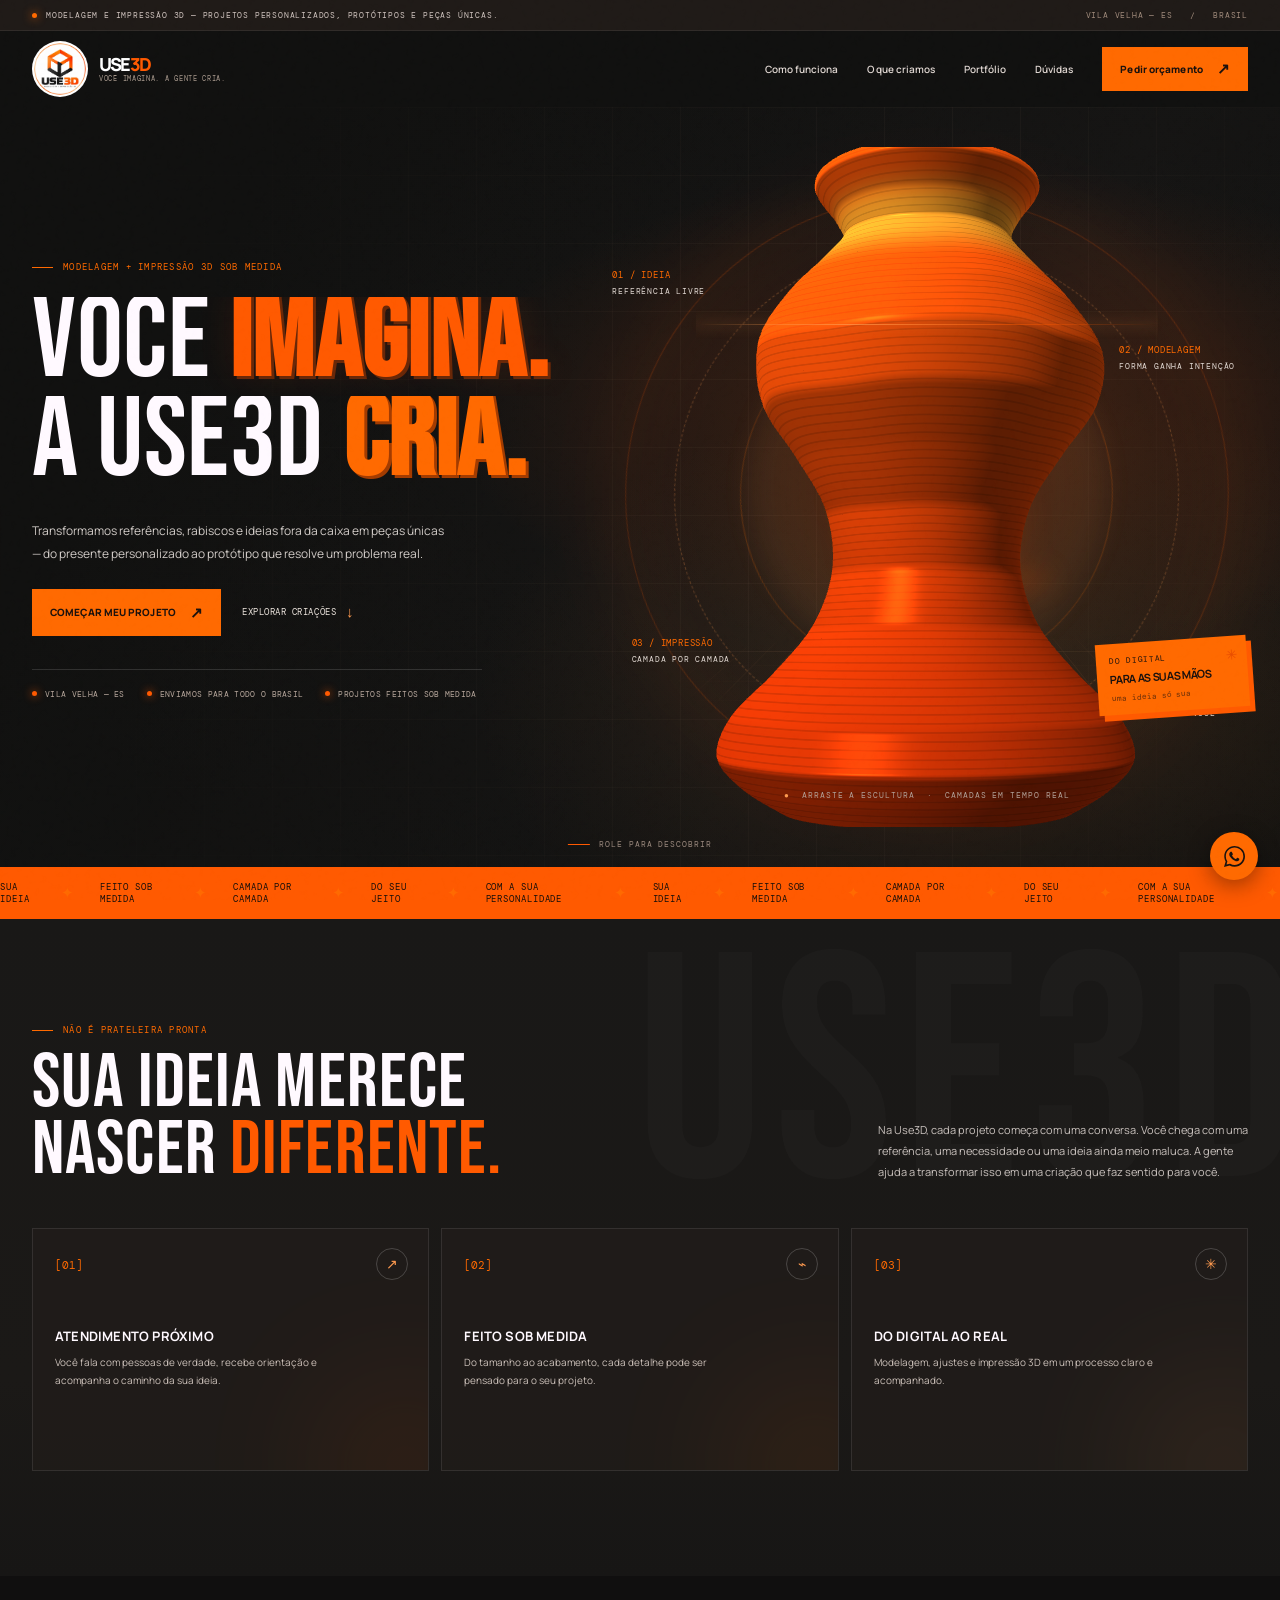
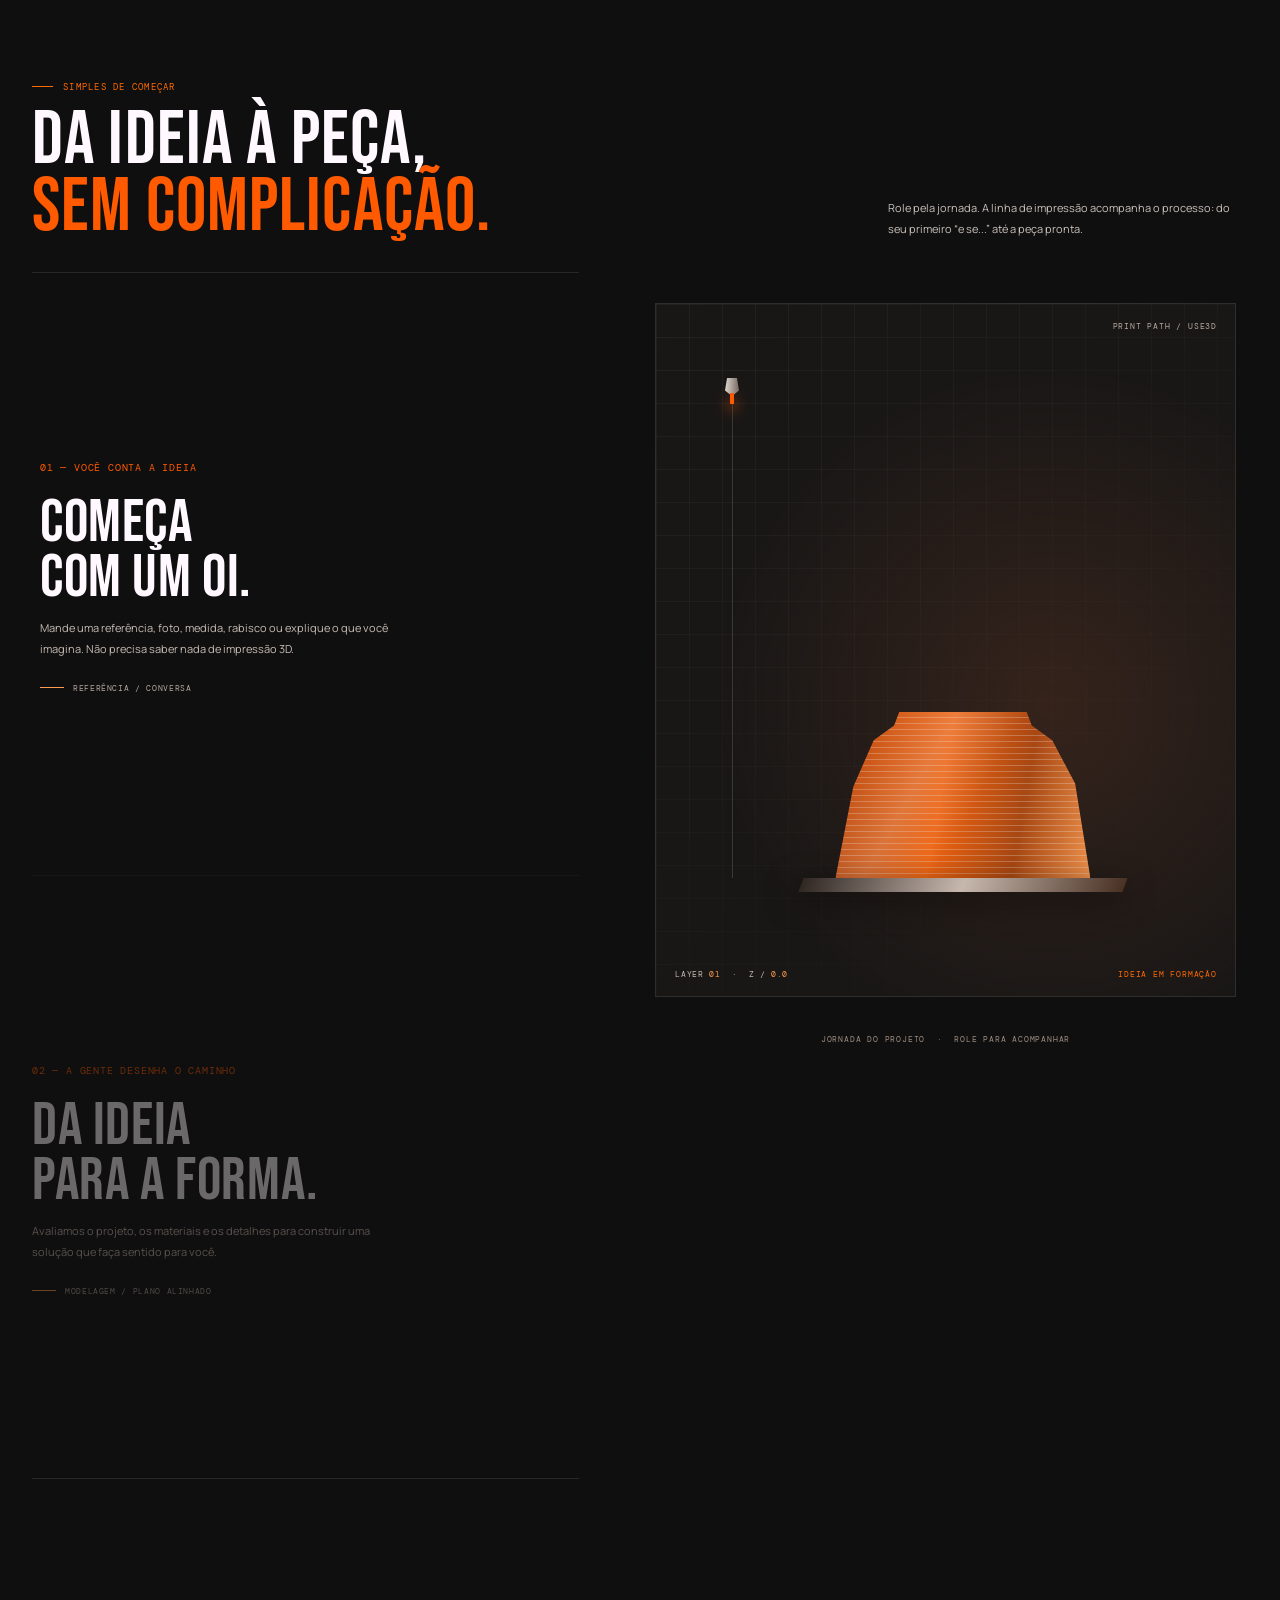
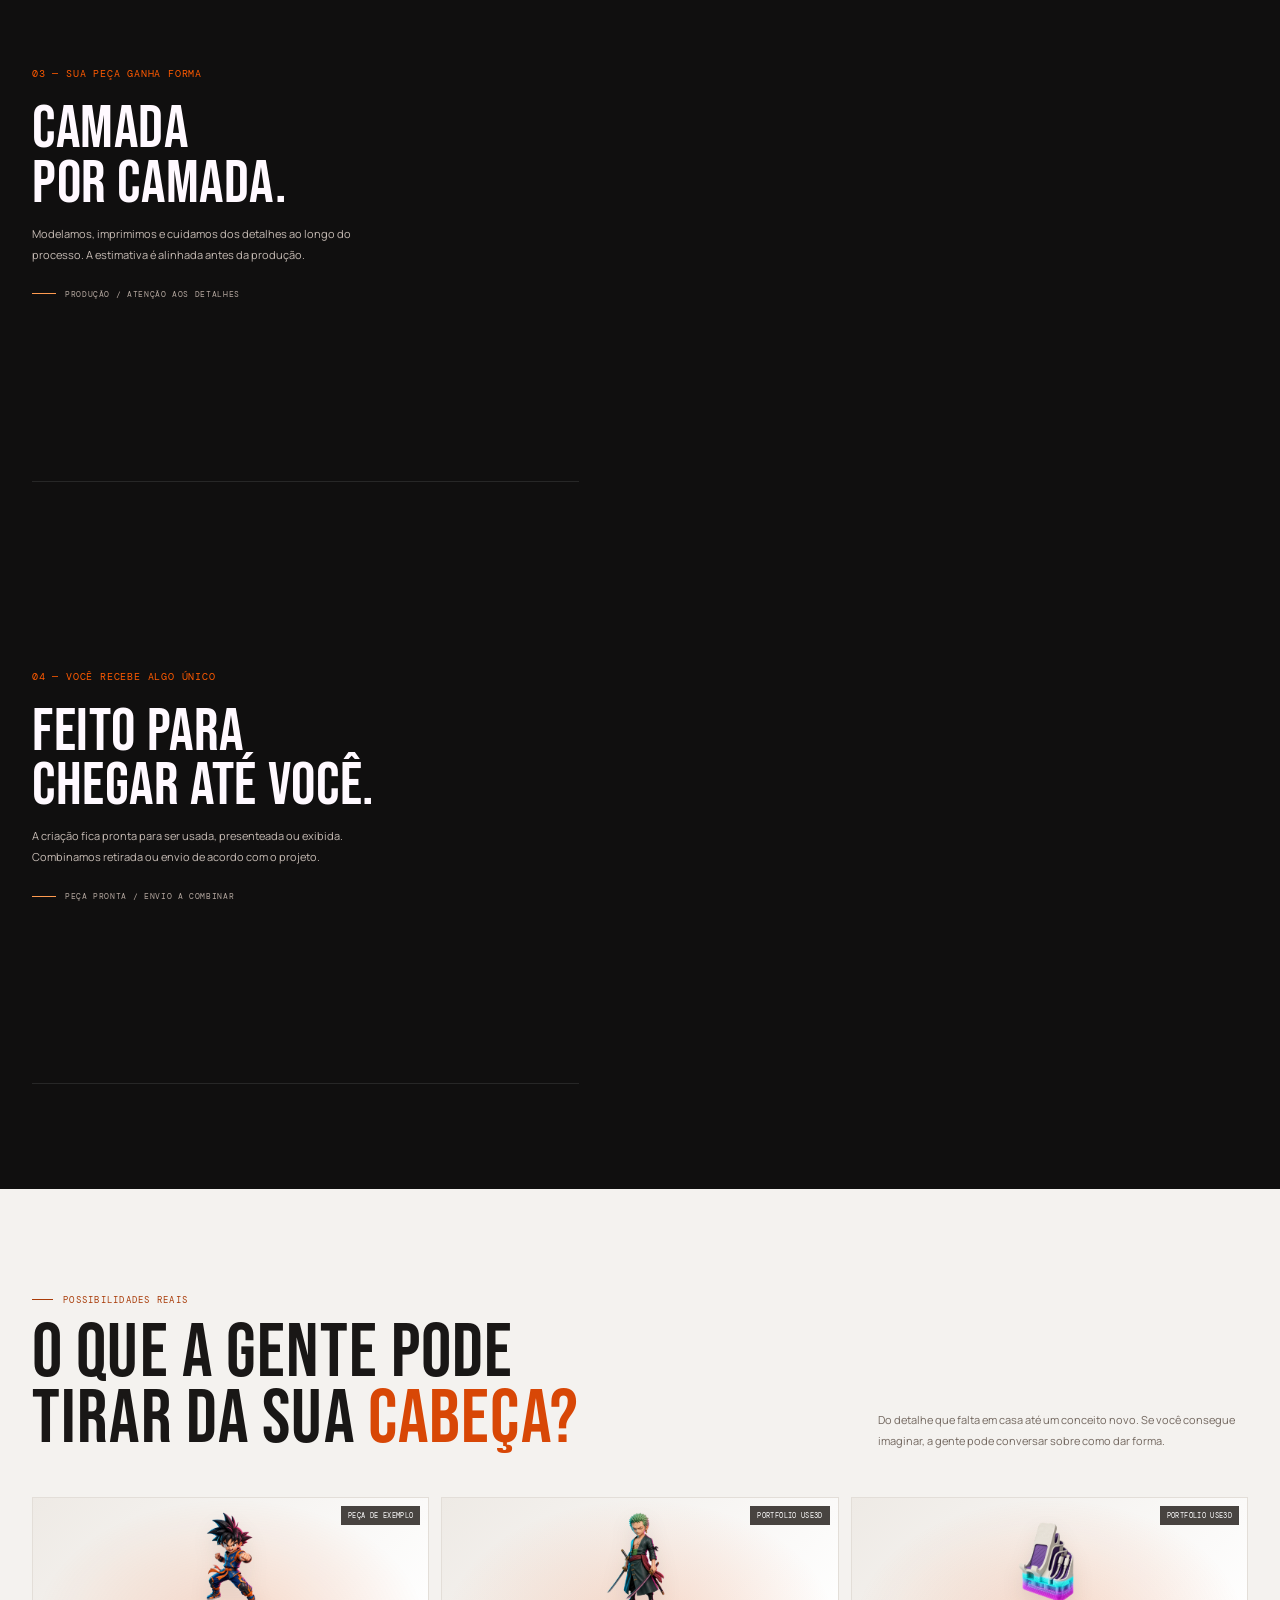
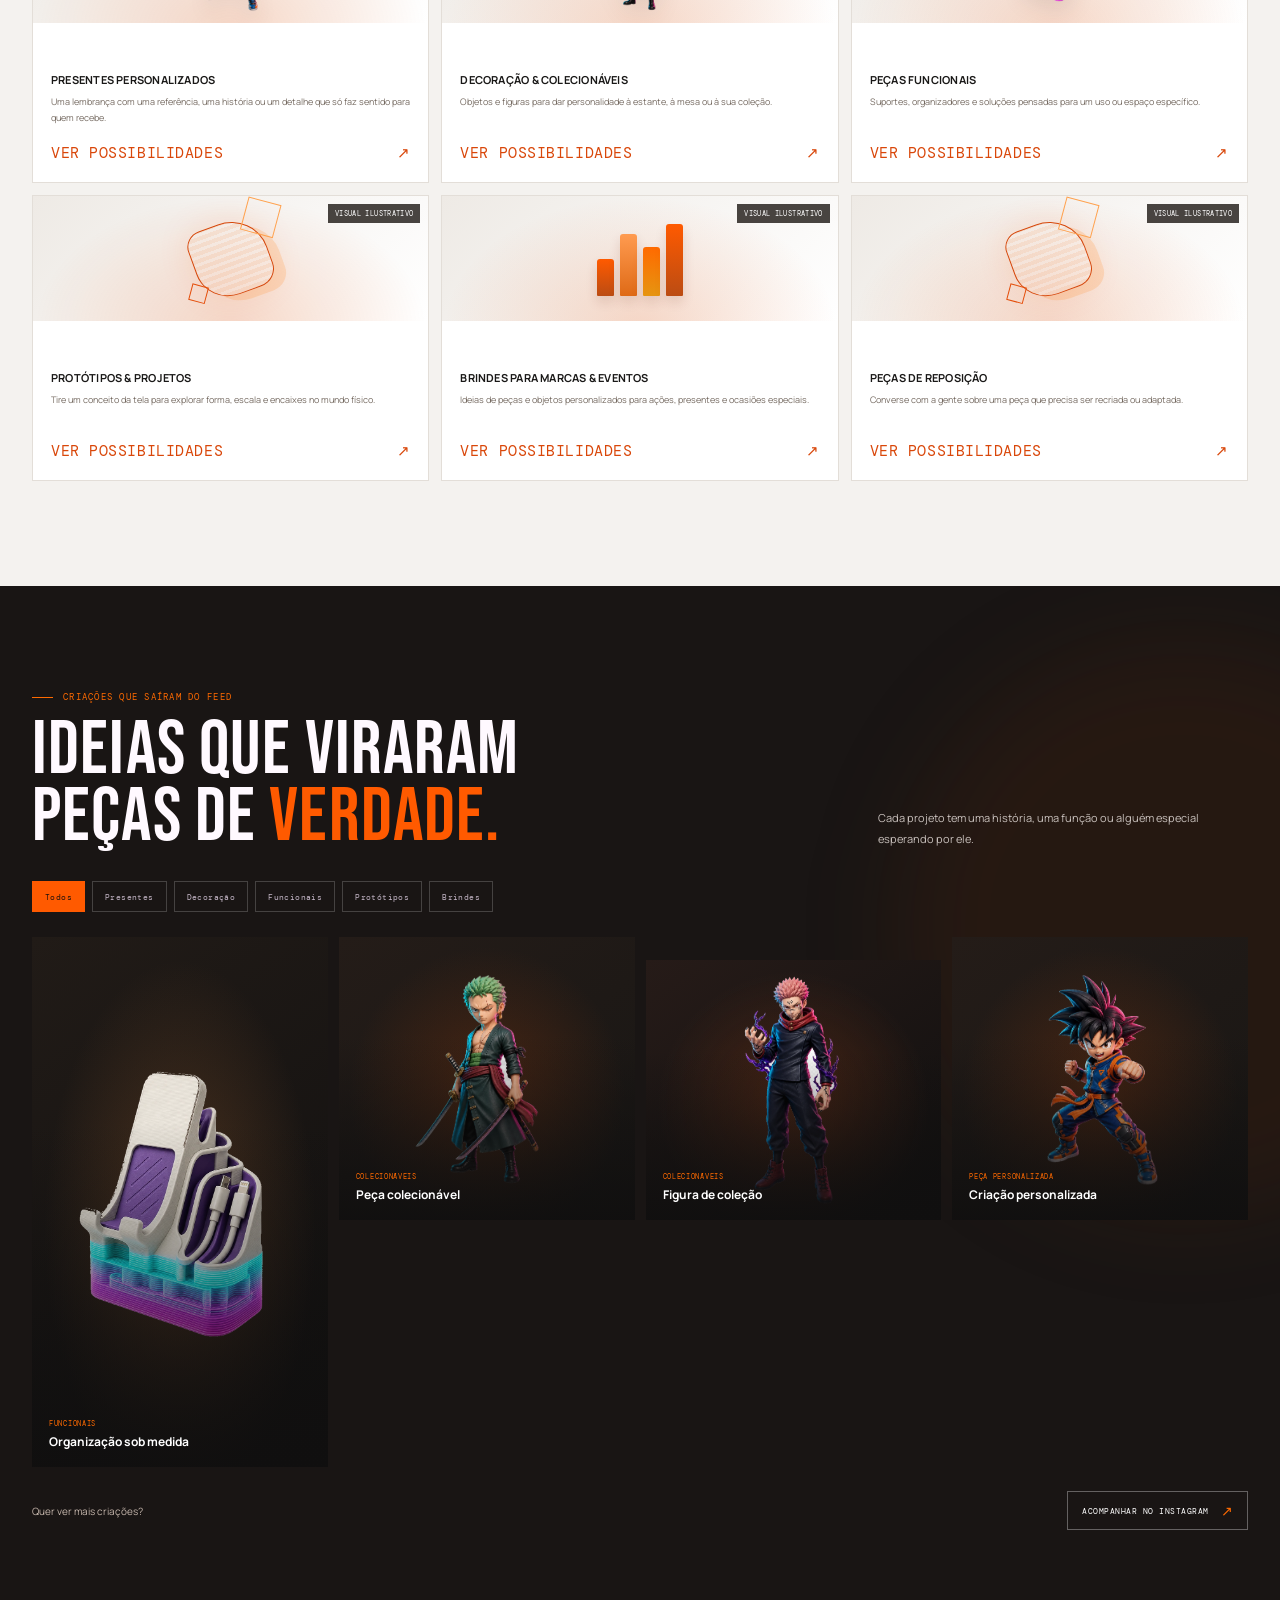
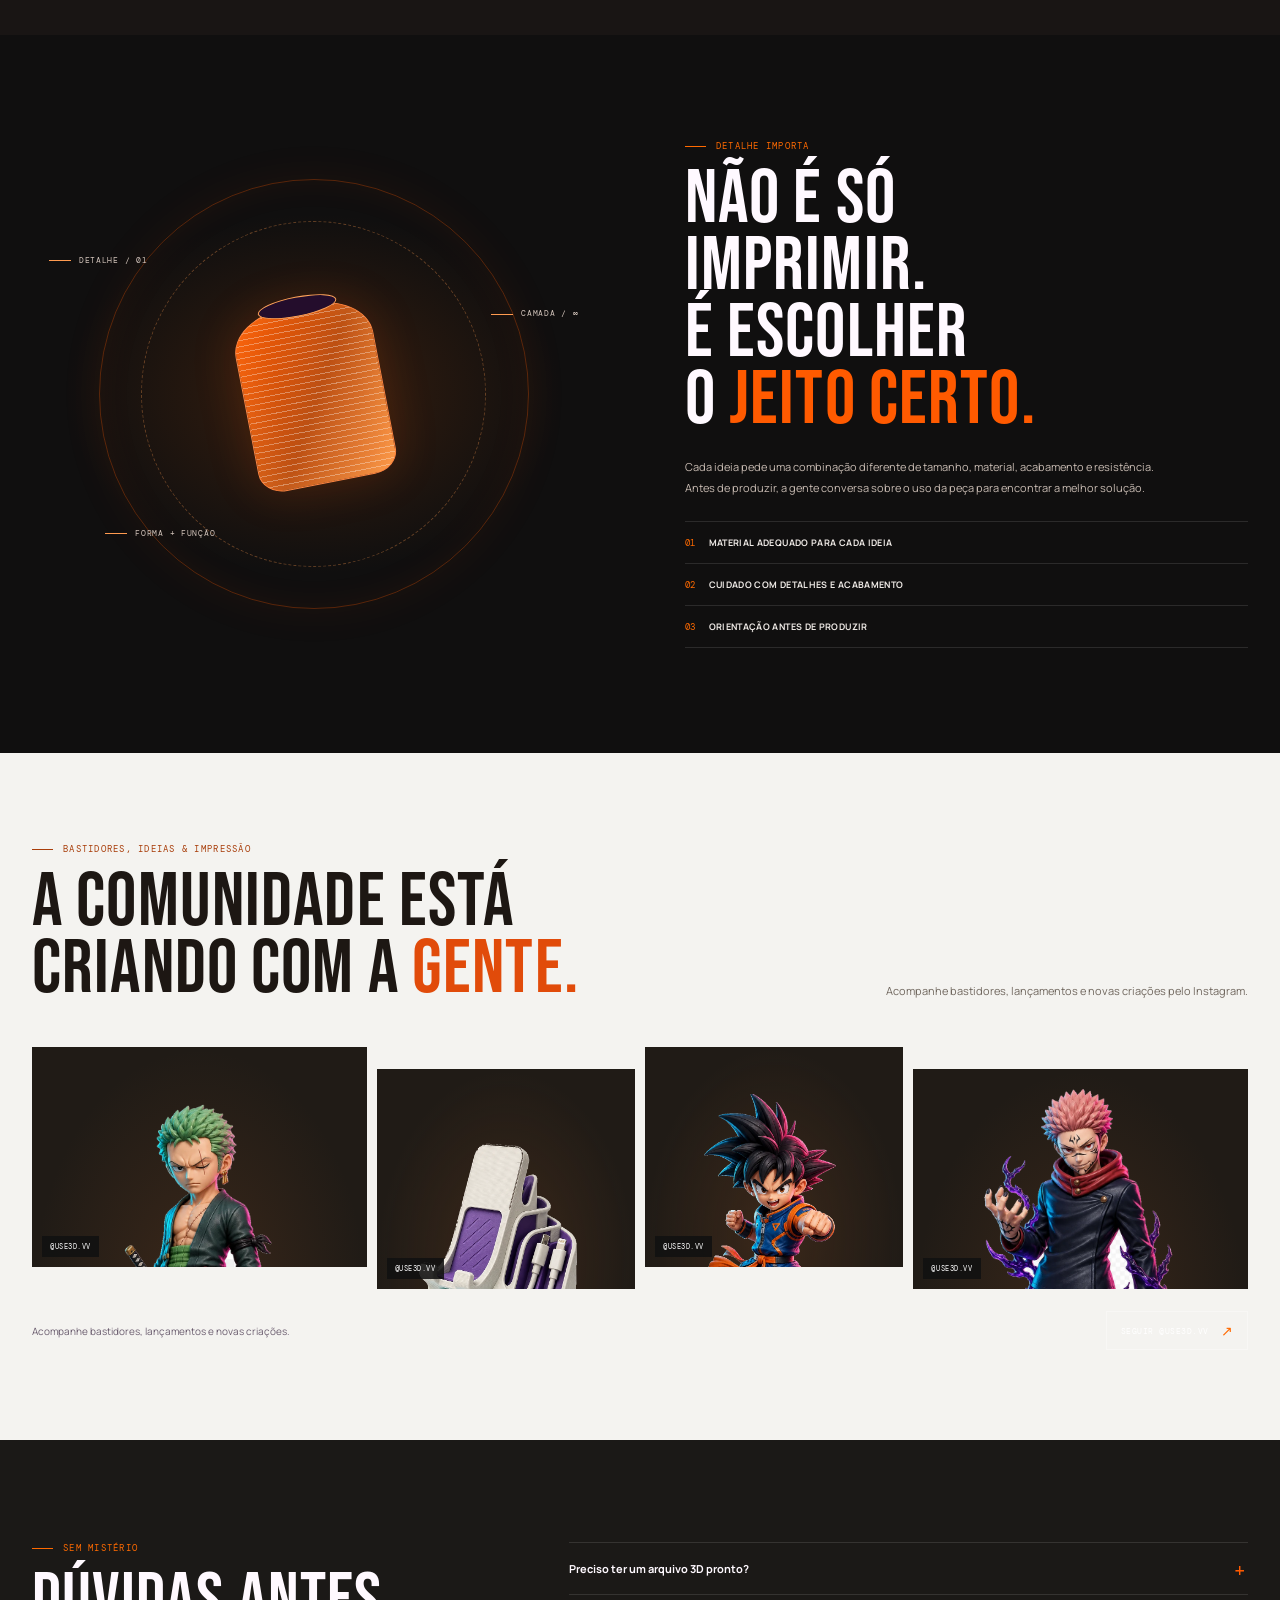
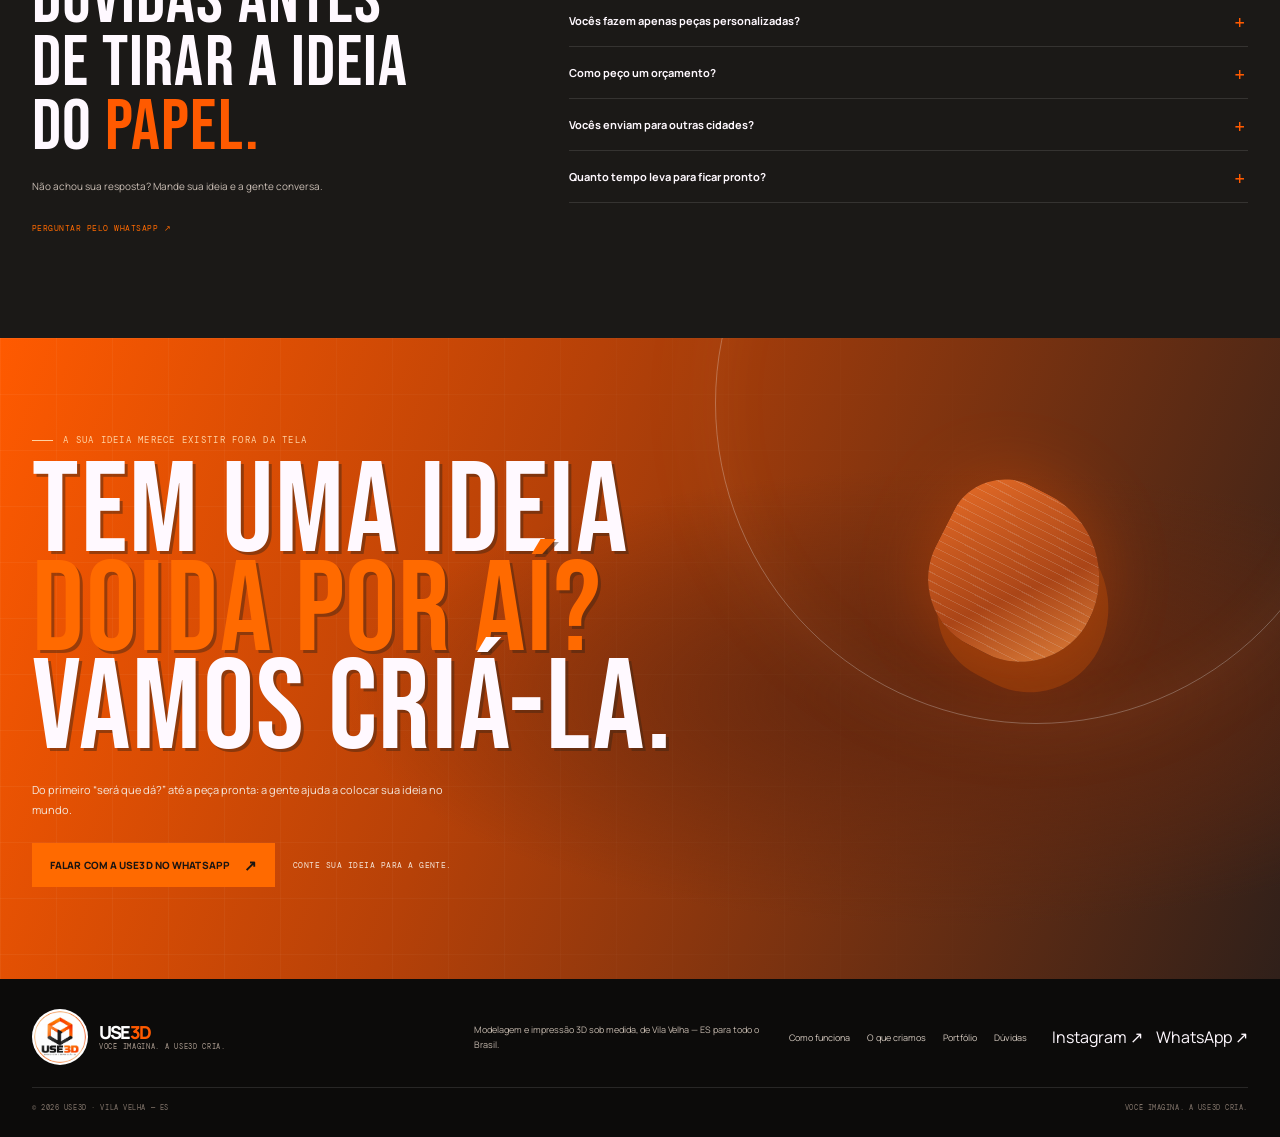
==== docs/index.html @ 99f24b84 "Corrige publicação do site no GitHub Pages Co-authored-by: arena-agent <297053741+arena-agent@users." ====
<!doctype html>
<html lang="pt-BR">
<head>
<meta charset="utf-8"><meta name="viewport" content="width=device-width, initial-scale=1"><meta name="theme-color" content="#111110"><meta name="description" content="Você imagina. A Use3D cria. Modelagem e impressão 3D sob medida em Vila Velha, ES, com envio para todo o Brasil."><title>Use3D — Você imagina. A Use3D cria.</title><link rel="icon" href="assets/use3d-icon.jpg">
<style>
@font-face{font-family:Manrope;src:url('assets/manrope-regular.ttf');font-weight:400;font-display:swap}@font-face{font-family:Manrope;src:url('assets/manrope-medium.ttf');font-weight:500;font-display:swap}@font-face{font-family:Manrope;src:url('assets/manrope-semibold.ttf');font-weight:600;font-display:swap}@font-face{font-family:Manrope;src:url('assets/manrope-bold.ttf');font-weight:700;font-display:swap}@font-face{font-family:Manrope;src:url('assets/manrope-extrabold.ttf');font-weight:800;font-display:swap}@font-face{font-family:DMMono;src:url('assets/dm-mono.ttf');font-display:swap}@font-face{font-family:Bebas;src:url('assets/bebas-neue.ttf');font-display:swap}
:root{--bg:#111110;--bg2:#1a1917;--bg3:#252320;--pink:#ff5a00;--magenta:#e84d00;--yellow:#ff6a00;--cyan:#ff9b50;--purple:#a44a16;--white:#fff9ff;--soft:#d1cbc7;--muted:#8d7e91;--line:#ffffff1d;--mono:DMMono,monospace;--sans:Manrope,Arial,sans-serif;--display:Bebas,Impact,sans-serif;--max:1260px;--ease:cubic-bezier(.2,.72,.18,1)}*{box-sizing:border-box}html{scroll-behavior:smooth;scroll-padding-top:88px}body{margin:0;background:var(--bg);color:var(--white);font-family:var(--sans);-webkit-font-smoothing:antialiased;overflow-x:hidden}body.locked{overflow:hidden}a{color:inherit;text-decoration:none}button{font:inherit;color:inherit}.wrap{width:min(var(--max),calc(100% - 64px));margin-inline:auto}.mono{font-family:var(--mono)}.noise{pointer-events:none;position:fixed;inset:0;z-index:60;opacity:.025;background-image:url("data:image/svg+xml,%3Csvg viewBox='0 0 180 180' xmlns='http://www.w3.org/2000/svg'%3E%3Cfilter id='n'%3E%3CfeTurbulence type='fractalNoise' baseFrequency='.8' numOctaves='3' stitchTiles='stitch'/%3E%3C/filter%3E%3Crect width='100%25' height='100%25' filter='url(%23n)' opacity='.3'/%3E%3C/svg%3E")}.reading-progress{position:fixed;z-index:100;top:0;left:0;width:100%;height:2px;pointer-events:none}.reading-progress span{display:block;width:0;height:100%;background:linear-gradient(90deg,var(--pink),var(--yellow),var(--cyan));box-shadow:0 0 12px #ff5a0099}.eyebrow{display:flex;align-items:center;gap:10px;color:var(--yellow);font:9px var(--mono);letter-spacing:.14em;text-transform:uppercase}.eyebrow:before{content:'';height:1px;width:21px;background:currentColor}.text-pink{color:var(--pink)}.focus:focus-visible,a:focus-visible,button:focus-visible,summary:focus-visible{outline:2px solid var(--yellow);outline-offset:4px}.skip-link{position:fixed;z-index:120;left:12px;top:8px;padding:11px 14px;background:var(--yellow);color:#111110;font-size:12px;font-weight:800;transform:translateY(-160%);transition:transform .2s}.skip-link:focus{transform:translateY(0)}
.announcement{height:31px;background:#201b18;border-bottom:1px solid #ffffff13;color:#d0c4bf;font:8px var(--mono);letter-spacing:.1em;text-transform:uppercase}.announcement .wrap{height:100%;display:flex;align-items:center;justify-content:space-between}.announce-left{display:flex;align-items:center;gap:9px}.announce-dot{width:5px;height:5px;border-radius:50%;background:var(--yellow);box-shadow:0 0 10px var(--yellow)}.announcement .place{color:#a08b7c}
.header{height:76px;position:sticky;top:0;z-index:40;border-bottom:1px solid transparent;transition:height .32s var(--ease),background .32s,border-color .32s,backdrop-filter .32s}.header.scrolled{height:65px;background:#111110ed;border-color:#ffffff18;backdrop-filter:blur(16px)}.header .wrap{height:100%;display:flex;align-items:center;justify-content:space-between}.brand{display:flex;align-items:center;gap:11px}.brand-img{display:block;width:56px;height:56px;object-fit:cover;border-radius:50%;background:white;border:2px solid #ffffffaa}.brand-lockup{display:flex;flex-direction:column;gap:1px}.brand-word{font-size:18px;font-weight:800;letter-spacing:-.08em;line-height:1;color:white}.brand-word span{color:var(--pink)}.brand-tag{color:#a8998d;font:7px var(--mono);letter-spacing:.1em;text-transform:uppercase}.nav{display:flex;align-items:center;gap:29px;font-size:10px;font-weight:600;color:#e0d7d2}.nav>a:not(.nav-cta){position:relative;transition:color .2s}.nav>a:not(.nav-cta):hover{color:var(--yellow)}.nav>a:not(.nav-cta):after{content:'';position:absolute;left:0;bottom:-7px;height:1px;width:0;background:var(--pink);transition:width .3s var(--ease)}.nav>a:not(.nav-cta):hover:after{width:100%}.nav-cta,.button{height:44px;padding:0 18px;display:inline-flex;align-items:center;justify-content:center;gap:14px;background:var(--yellow);color:#1c120e;font-size:10px;font-weight:800;letter-spacing:.01em;border:0;transition:transform .28s var(--ease),box-shadow .28s,background .25s}.nav-cta:hover,.button:hover{transform:translateY(-2px);background:#ffb879;box-shadow:0 9px 25px #ff6a002e}.button:active,.nav-cta:active{transform:translateY(0) scale(.985)}.arrow{font-size:15px;transition:transform .24s}.button:hover .arrow,.nav-cta:hover .arrow{transform:translate(3px,-2px)}.menu-button{display:none;background:none;border:1px solid var(--line);padding:8px 10px;font-size:18px}
.hero{position:relative;overflow:hidden;min-height:min(760px,calc(100svh - 107px));isolation:isolate;background:radial-gradient(ellipse at 76% 40%,#9d3d1052,transparent 38%),radial-gradient(ellipse at 78% 78%,#81502650,transparent 37%),linear-gradient(120deg,#111110 18%,#171615 68%,#10100f)}.hero:before{content:'';position:absolute;inset:0;z-index:-2;background-image:linear-gradient(#ffd5b00b 1px,transparent 1px),linear-gradient(90deg,#ffd5b00b 1px,transparent 1px);background-size:68px 68px;mask-image:linear-gradient(100deg,transparent 2%,#000 70%,transparent)}.hero:after{content:'';position:absolute;z-index:-1;inset:0;background:radial-gradient(ellipse at 72% 44%,transparent 0,transparent 34%,#11111080 83%);pointer-events:none}.hero .wrap{min-height:inherit;position:relative;display:grid;grid-template-columns:.93fr 1.07fr;align-items:center;gap:16px}.hero-copy{padding:64px 0 78px;position:relative;z-index:3}.hero-copy .eyebrow{margin-bottom:24px;opacity:0;animation:fade-up .7s .08s var(--ease) forwards}.hero h1{font:400 clamp(68px,9vw,115px)/.78 var(--display);letter-spacing:.005em;margin:0 0 25px}.hero h1 .line{display:block;overflow:hidden;padding-bottom:.08em}.hero h1 .line span{display:block;transform:translateY(120%);animation:headline-in .84s var(--ease) forwards}.hero h1 .line:nth-child(2) span{animation-delay:.12s}.hero h1 .pink{color:var(--pink);text-shadow:3px 3px 0 #6a2808,0 0 35px #ff5a0022}.hero h1 .yellow{color:var(--yellow);text-shadow:3px 3px 0 #a33c00}.hero-copy>p{font-size:12px;line-height:1.9;color:#d1cbc7;max-width:420px;margin:0 0 23px;opacity:0;animation:fade-up .7s .4s var(--ease) forwards}.hero-actions{display:flex;align-items:center;gap:21px;opacity:0;animation:fade-up .7s .52s var(--ease) forwards}.hero .button{min-height:47px}.secondary-link{display:inline-flex;align-items:center;gap:9px;color:#ece4dd;font:9px var(--mono);letter-spacing:.06em}.secondary-link b{font-size:15px;color:var(--cyan);font-weight:400;transition:transform .25s}.secondary-link:hover b{transform:translateY(4px)}.hero-trust{display:flex;flex-wrap:wrap;gap:15px 22px;max-width:450px;padding-top:19px;margin-top:33px;border-top:1px solid #ffffff22;color:#b7a79c;font:8px var(--mono);letter-spacing:.04em;text-transform:uppercase;opacity:0;animation:fade-up .7s .64s var(--ease) forwards}.hero-trust span{display:flex;align-items:center;gap:8px}.hero-trust i{width:5px;height:5px;border-radius:50%;background:var(--pink);box-shadow:0 0 9px var(--pink)}
.hero-stage{position:relative;height:min(680px,80svh);min-height:500px;display:grid;place-items:center;perspective:1000px;isolation:isolate}.stage-rings{position:absolute;inset:7% 3% 5%;border:1px solid #ff5a0038;border-radius:50%;transform:rotate(-15deg) scale(.82);opacity:0;animation:ring-entry 1.1s .18s var(--ease) forwards;box-shadow:0 0 90px #e84d0014,inset 0 0 80px #e84d0012}.stage-rings:before,.stage-rings:after{content:'';position:absolute;inset:8%;border:1px dashed #ff9b504a;border-radius:50%;animation:orbit 45s linear infinite}.stage-rings:after{inset:19%;border:1px solid #ff6a0035;animation-direction:reverse;animation-duration:36s}.stage-glow{position:absolute;width:58%;aspect-ratio:1;border-radius:50%;background:radial-gradient(circle,#e84d0050 0,#9b491a33 38%,#ff9b5015 62%,transparent 75%);filter:blur(10px);animation:breathe 5s ease-in-out infinite}.stage-floor{position:absolute;left:10%;right:8%;bottom:11%;height:25%;transform:perspective(430px) rotateX(67deg);background-image:linear-gradient(#ff9b5025 1px,transparent 1px),linear-gradient(90deg,#ff9b5025 1px,transparent 1px);background-size:27px 27px;mask-image:radial-gradient(ellipse,#000,transparent 69%)}.hero-fallback{position:absolute;z-index:1;left:50%;top:48%;transform:translate(-50%,-50%) rotate(-10deg);width:133px;height:215px;border-radius:42% 42% 20% 20% / 24% 24% 12% 12%;background:repeating-linear-gradient(0deg,transparent 0 5px,#ffffff57 5px 6px),linear-gradient(125deg,var(--pink),#bc4a12 56%,var(--cyan));box-shadow:inset 12px 0 22px #ffc8df40,inset -13px 0 25px #42fbff36,0 0 48px #ff5a0050;animation:object-float 5s ease-in-out infinite}.hero-fallback:before{content:'';position:absolute;left:28px;right:28px;top:-10px;height:18px;border:1px solid #ffc28e;border-radius:50%;background:#2a1a12}.hero-fallback i{position:absolute;left:50%;bottom:-30px;width:210px;height:27px;border-radius:50%;transform:translateX(-50%);background:#ff5a0035;filter:blur(13px)}#heroModel{width:100%;height:100%;position:relative;z-index:2;touch-action:none;cursor:grab}#heroModel:active{cursor:grabbing}.stage-scan{position:absolute;z-index:3;pointer-events:none;left:14%;right:14%;height:1px;top:26%;background:linear-gradient(90deg,transparent,var(--cyan),#ff5a00bb,transparent);box-shadow:0 0 12px #ff9b5070;animation:scan 5.5s ease-in-out infinite;opacity:.7}.stage-scan:after{content:'';position:absolute;left:0;right:0;top:-16px;height:32px;background:linear-gradient(transparent,#ff9b5010,transparent)}.stage-label{position:absolute;z-index:4;font:8px var(--mono);letter-spacing:.1em;text-transform:uppercase;color:#e2d9d3}.stage-label b{display:block;font-size:9px;color:var(--yellow);font-weight:400;margin-bottom:5px}.label-idea{left:1%;top:18%}.label-model{right:2%;top:29%}.label-print{left:4%;bottom:24%}.label-real{right:5%;bottom:16%}.stage-caption{position:absolute;z-index:4;left:50%;bottom:4%;transform:translateX(-50%);white-space:nowrap;color:#b2a198;font:8px var(--mono);letter-spacing:.12em;text-transform:uppercase}.stage-caption i{color:var(--cyan);font-style:normal;margin-right:6px}.hero-sticker{position:absolute;z-index:5;right:0;bottom:17%;width:151px;padding:12px 13px;background:#ff6a00;color:#1a120f;transform:rotate(-4deg);box-shadow:5px 6px 0 #ff5a00}.hero-sticker small{display:block;font:8px var(--mono);letter-spacing:.09em;text-transform:uppercase}.hero-sticker strong{display:block;font-size:11px;letter-spacing:-.03em;margin-top:6px}.hero-sticker span{display:block;font:8px var(--mono);margin-top:6px;color:#6c310b}.hero-sticker em{position:absolute;right:9px;top:9px;font-style:normal;font-size:14px;color:var(--magenta)}.hero-scroll{position:absolute;bottom:18px;left:50%;transform:translateX(-50%);display:flex;gap:9px;align-items:center;color:#9a897e;font:8px var(--mono);letter-spacing:.12em}.hero-scroll i{width:22px;height:1px;background:var(--pink)}
.marquee{height:52px;background:var(--pink);color:#170f0b;display:flex;align-items:center;overflow:hidden}.marquee-track{width:max-content;display:flex;gap:25px;align-items:center;animation:marquee 33s linear infinite;font:9px var(--mono);letter-spacing:.1em;text-transform:uppercase}.marquee-track span{display:flex;align-items:center;gap:25px}.marquee-track b{font-size:15px;color:var(--yellow);font-weight:400}@keyframes marquee{to{transform:translateX(-50%)}}
.section{padding:105px 0}.section-head{display:flex;justify-content:space-between;align-items:flex-end;gap:30px;margin-bottom:43px}.section-title{font:400 clamp(42px,6.4vw,76px)/.88 var(--display);letter-spacing:.015em;margin:15px 0 0}.section-title em{font-style:normal;color:var(--pink)}.section-intro{max-width:370px;color:#c9c1bd;font-size:11px;line-height:1.9;margin:0 0 2px}.values{background:linear-gradient(180deg,#191817,#1b1917 70%,#171615);position:relative;overflow:hidden}.values:before{content:'USE3D';position:absolute;right:-2%;top:5%;font:clamp(150px,25vw,340px)/.8 var(--display);color:#ffffff04;letter-spacing:.03em;pointer-events:none}.values .section-title{max-width:730px}.values-grid{display:grid;grid-template-columns:repeat(3,1fr);gap:12px;position:relative}.value-card{min-height:243px;padding:23px 22px;background:#241e1a94;border:1px solid #ffffff18;position:relative;overflow:hidden;transition:transform .4s var(--ease),background .4s,border-color .4s}.value-card:before{content:'';position:absolute;width:150px;height:150px;border-radius:50%;right:-52px;bottom:-70px;background:var(--glow,#ff5a00);filter:blur(75px);opacity:.14;transition:opacity .4s}.value-card:hover{transform:translateY(-5px);background:#2b211b;border-color:#ff5a0072}.value-card:hover:before{opacity:.45}.value-number{font:11px var(--mono);color:var(--yellow)}.value-icon{position:absolute;right:20px;top:19px;width:32px;height:32px;border:1px solid #ffffff30;border-radius:50%;display:grid;place-items:center;font:14px var(--mono);color:var(--cyan)}.value-card h3{font-size:13px;margin:53px 0 8px;letter-spacing:.015em}.value-card p{font-size:10px;line-height:1.8;color:#cbc0b9;max-width:280px;margin:0}.value-bottom{height:2px;width:0;background:linear-gradient(90deg,var(--pink),var(--cyan));position:absolute;left:0;bottom:0;transition:width .5s var(--ease)}.value-card:hover .value-bottom{width:100%}
.process{background:#100f0f;position:relative;overflow:hidden}.process .section-head{margin-bottom:30px}.process .section-intro{max-width:360px}.process-story{display:grid;grid-template-columns:.95fr 1.05fr;gap:5vw;align-items:start;position:relative}.process-steps{position:relative;z-index:2}.process-step{min-height:67vh;display:flex;align-items:center;position:relative;border-top:1px solid #ffffff19;opacity:.38;transition:opacity .55s var(--ease)}.process-step:last-child{border-bottom:1px solid #ffffff19}.process-step.active{opacity:1}.process-step-inner{max-width:435px;padding:32px 0;transition:transform .6s var(--ease)}.process-step.active .process-step-inner{transform:translateX(8px)}.step-index{font:10px var(--mono);letter-spacing:.08em;color:var(--pink)}.process-step h3{font:400 clamp(36px,5.2vw,61px)/.89 var(--display);margin:20px 0 13px;letter-spacing:.01em}.process-step p{max-width:355px;font-size:11px;line-height:1.9;color:#c7bcb5;margin:0}.step-tail{margin-top:23px;display:flex;align-items:center;gap:9px;color:#b4a79f;font:8px var(--mono);letter-spacing:.08em;text-transform:uppercase}.step-tail i{width:24px;height:1px;background:var(--cyan)}.process-visual{position:sticky;top:86px;height:calc(100svh - 112px);min-height:480px;max-height:780px;display:flex;align-items:center;justify-content:center;isolation:isolate}.process-panel{position:absolute;inset:4% 2% 7%;border:1px solid #ffffff19;background:radial-gradient(ellipse at 68% 58%,#35231b,transparent 59%),#191716;overflow:hidden}.process-panel:before{content:'';position:absolute;inset:0;background-image:linear-gradient(#ffffff0b 1px,transparent 1px),linear-gradient(90deg,#ffffff0b 1px,transparent 1px);background-size:33px 33px;mask-image:linear-gradient(135deg,#000,transparent 90%)}.print-path{position:absolute;left:13%;top:13%;height:70%;width:1px;background:#ffffff25;z-index:2}.print-path-fill{position:absolute;left:0;top:0;width:1px;height:0;background:var(--yellow);box-shadow:0 0 9px #ff6a00;transition:height .08s linear}.print-nozzle{position:absolute;left:50%;top:0;width:24px;height:32px;transform:translate(-50%,-50%);z-index:4;transition:top .08s linear}.print-nozzle:before{content:'';position:absolute;top:0;left:5px;width:14px;height:17px;background:linear-gradient(90deg,#ded7d0,#766b64);clip-path:polygon(15% 0,85% 0,100% 75%,62% 100%,38% 100%,0 75%);border-radius:2px}.print-nozzle:after{content:'';position:absolute;top:15px;left:10px;height:11px;width:4px;background:var(--pink);box-shadow:0 6px 14px var(--pink)}.print-object{position:absolute;left:53%;bottom:17%;width:min(46%,255px);height:var(--piece-height,25%);transform:translateX(-50%);background:linear-gradient(100deg,#c44809,#ff6a12 42%,#b34c13 72%,#ff9b50);clip-path:polygon(25% 0,75% 0,77% 8%,85% 17%,94% 43%,100% 100%,0 100%,7% 45%,15% 17%,23% 8%);opacity:.92;transition:height .15s linear;filter:drop-shadow(0 0 20px #e84d0040)}.print-object:before{content:'';position:absolute;inset:0;background:repeating-linear-gradient(to bottom,transparent 0 5px,#ffffff70 5px 6px);opacity:.6}.print-object:after{content:'';position:absolute;inset:0;background:linear-gradient(120deg,transparent 10%,#ffffff31 35%,transparent 55%)}.print-base{position:absolute;left:53%;bottom:15%;width:56%;height:14px;transform:translateX(-50%) skewX(-20deg);background:linear-gradient(90deg,#302723,#c7b8ae,#493123);box-shadow:0 8px 30px #0008}.process-corner{position:absolute;z-index:3;right:18px;top:17px;color:#b7aaa1;font:8px var(--mono);letter-spacing:.1em}.process-coordinate{position:absolute;left:19px;bottom:17px;color:#c6b9b1;font:8px var(--mono);letter-spacing:.08em}.process-coordinate b{color:var(--cyan);font-weight:400}.process-progress-caption{position:absolute;right:18px;bottom:17px;color:var(--yellow);font:8px var(--mono);letter-spacing:.1em}.process-visual-note{position:absolute;left:50%;bottom:1%;transform:translateX(-50%);white-space:nowrap;color:#9d8c80;font:8px var(--mono);letter-spacing:.1em;text-transform:uppercase}
.services{background:#f4f2ef;color:#191817;position:relative;overflow:hidden}.services .eyebrow{color:#a83b08}.services .section-title{color:#191716}.services .section-title em{color:#d84706}.services .section-intro{color:#72675f}.service-grid{display:grid;grid-template-columns:repeat(3,1fr);gap:12px}.service-card{min-height:286px;background:#fff;border:1px solid #e3ded8;position:relative;overflow:hidden;display:flex;flex-direction:column;justify-content:space-between;transition:transform .4s var(--ease),box-shadow .4s}.service-card:hover{transform:translateY(-5px);box-shadow:0 18px 38px #2f1e1213}.service-art{height:125px;position:relative;overflow:hidden;display:grid;place-items:center;background:radial-gradient(ellipse at 50% 105%,#e84d0032,transparent 70%),linear-gradient(135deg,#eeeae5,#fff)}.service-art img{height:120px;width:84%;object-fit:contain;filter:drop-shadow(0 10px 10px #39251918);transition:transform .5s var(--ease)}.service-card:hover .service-art img{transform:translateY(-4px) scale(1.05)}.service-art .abstract-shape{position:relative;width:76px;height:73px;border:1px solid #d6470a;border-radius:22% 51% 25% 45%;transform:rotate(-20deg);background:repeating-linear-gradient(0deg,#f28a4320 0 4px,transparent 4px 7px);box-shadow:10px 8px 0 #ff8c2833,0 0 32px #ff5a0022}.service-art .abstract-shape:before,.service-art .abstract-shape:after{content:'';position:absolute;border:1px solid #ffa24f;width:32px;height:32px;right:-22px;top:-10px;transform:rotate(35deg)}.service-art .abstract-shape:after{width:15px;height:15px;left:-14px;right:auto;top:49px;border-color:#e44c08}.service-art .material-bars{display:flex;gap:6px;align-items:flex-end;height:75px}.material-bars i{display:block;width:17px;background:linear-gradient(180deg,var(--pink),#bb4c13);border-radius:3px 3px 1px 1px;box-shadow:0 6px 12px #71250b24}.material-bars i:nth-child(1){height:37px}.material-bars i:nth-child(2){height:62px;background:linear-gradient(180deg,var(--cyan),#df6a16)}.material-bars i:nth-child(3){height:49px;background:linear-gradient(180deg,var(--yellow),#e69511)}.material-bars i:nth-child(4){height:72px}.service-info{padding:17px 18px 19px}.service-info h3{font-size:11px;letter-spacing:.02em;margin:0 0 7px}.service-info p{min-height:36px;color:#756a61;font-size:9px;line-height:1.75;margin:0 0 13px}.service-link{display:flex;align-items:center;justify-content:space-between;color:#9e3207;font:8px var(--mono);letter-spacing:.07em;text-transform:uppercase}.service-link span{font-size:15px;color:#d9470a;transition:transform .2s}.service-card:hover .service-link span{transform:translate(3px,-2px)}.illustrative{position:absolute;right:8px;top:8px;background:#191410c9;color:#fff;padding:5px 7px;font:7px var(--mono);letter-spacing:.05em;text-transform:uppercase}
.portfolio{background:#191514;position:relative;overflow:hidden}.portfolio:after{content:'';position:absolute;right:-15%;top:5%;width:45vw;height:45vw;border-radius:50%;background:#682b0c29;filter:blur(45px);pointer-events:none}.portfolio .section-head{position:relative;z-index:1}.portfolio-filters{display:flex;flex-wrap:wrap;gap:7px;margin:-14px 0 25px;position:relative;z-index:2}.filter-button{height:31px;padding:0 12px;border:1px solid #ffffff31;background:transparent;color:#c9bbcc;font:8px var(--mono);letter-spacing:.05em;cursor:pointer;transition:background .22s,color .22s,border-color .22s}.filter-button:hover{border-color:var(--pink);color:white}.filter-button.active{background:var(--pink);border-color:var(--pink);color:#1b100d}.portfolio-grid{display:grid;grid-template-columns:repeat(4,1fr);gap:11px;position:relative;z-index:1}.portfolio-item{position:relative;min-height:260px;padding:0;border:0;background:#211d1a;overflow:hidden;cursor:pointer;text-align:left;color:white;isolation:isolate;transition:transform .35s var(--ease),opacity .3s}.portfolio-item:nth-child(4n+1){grid-row:span 2;min-height:530px}.portfolio-item:nth-child(4n+3){margin-top:23px}.portfolio-item:hover{transform:translateY(-4px)}.portfolio-item[hidden]{display:none}.portfolio-item img{width:100%;height:100%;position:absolute;inset:0;object-fit:contain;padding:13px;background:radial-gradient(ellipse at 50% 55%,#71310f85,transparent 66%),linear-gradient(145deg,#241c18,#181614);transition:transform .65s var(--ease),filter .4s}.portfolio-item:nth-child(1) img{background:radial-gradient(ellipse at 50% 55%,#85522a78,transparent 65%),linear-gradient(145deg,#211b17,#100f0f)}.portfolio-item:nth-child(3) img{background:radial-gradient(ellipse at 50% 55%,#8c3b1466,transparent 65%),linear-gradient(145deg,#261b18,#100f0f)}.portfolio-item:hover img{transform:scale(1.055);filter:saturate(1.12)}.portfolio-overlay{position:absolute;z-index:2;inset:35% 0 0;display:flex;flex-direction:column;justify-content:flex-end;padding:17px;background:linear-gradient(transparent,#100f0fed);transition:background .3s}.portfolio-item:hover .portfolio-overlay{background:linear-gradient(transparent,#100f0ff5)}.portfolio-category{font:7px var(--mono);letter-spacing:.1em;color:var(--yellow);text-transform:uppercase}.portfolio-title{font-size:12px;font-weight:700;margin-top:5px}.portfolio-open{position:absolute;right:14px;top:14px;width:29px;height:29px;display:grid;place-items:center;border:1px solid #ffffff70;border-radius:50%;font-size:13px;opacity:0;transform:translateY(5px);transition:opacity .25s,transform .25s}.portfolio-item:hover .portfolio-open,.portfolio-item:focus-visible .portfolio-open{opacity:1;transform:none}.portfolio-empty{display:none;grid-column:1/-1;padding:50px 20px;text-align:center;border:1px dashed #ffffff38;color:#d3c6bd;font-size:11px;line-height:1.8}.portfolio-empty.visible{display:block}.portfolio-bottom{margin-top:24px;display:flex;align-items:center;justify-content:space-between;gap:20px}.portfolio-bottom p{font-size:10px;color:#c5b6ac;margin:0}.outline-link{height:39px;padding:0 14px;display:inline-flex;align-items:center;gap:12px;border:1px solid #ffffff53;color:white;font:8px var(--mono);letter-spacing:.06em;transition:background .22s,border-color .22s}.outline-link:hover{background:var(--pink);border-color:var(--pink);color:#170f0b}.outline-link span{font-size:14px;color:var(--yellow)}
.materials{background:#100f0f;position:relative;overflow:hidden}.materials-grid{display:grid;grid-template-columns:1fr 1fr;gap:7vw;align-items:center}.material-art{min-height:410px;position:relative;display:grid;place-items:center;background:radial-gradient(ellipse at center,#73360e66,transparent 62%)}.material-art:before{content:'';position:absolute;width:76%;aspect-ratio:1;border:1px solid #ff5a004d;border-radius:50%;box-shadow:0 0 45px #e84d0010,inset 0 0 35px #e84d0010}.material-art:after{content:'';position:absolute;width:61%;aspect-ratio:1;border:1px dashed #ff9b5055;border-radius:50%;animation:orbit 40s linear infinite}.material-object{position:relative;z-index:1;width:140px;height:180px;border:1px solid #ff8540;border-radius:42% 42% 18% 18% / 22% 22% 12% 12%;background:repeating-linear-gradient(0deg,transparent 0 5px,#ffffff56 5px 6px),linear-gradient(120deg,#ff5a00,#bd5013 52%,#ff9a4a);box-shadow:inset 14px 0 28px #ffb75e22,inset -12px 0 24px #ffad5018,0 0 46px #ff5a002b;transform:rotate(-11deg);animation:object-float 5s ease-in-out infinite}.material-object:before{content:'';position:absolute;top:-10px;left:29px;width:78px;height:18px;border:1px solid #ffa45a;border-radius:50%;background:#240d2c}.material-tag{position:absolute;font:8px var(--mono);letter-spacing:.09em;color:#d2c4bb;text-transform:uppercase}.material-tag:before{content:'';display:inline-block;width:22px;height:1px;background:var(--cyan);vertical-align:middle;margin-right:8px}.material-tag.one{top:16%;left:3%}.material-tag.two{right:3%;top:29%}.material-tag.three{bottom:15%;left:13%}.materials-copy .section-title{max-width:590px}.materials-copy>p{font-size:11px;line-height:1.95;color:#c8bbb2;max-width:470px;margin:21px 0 23px}.material-points{display:grid;gap:0;border-top:1px solid var(--line)}.material-point{padding:14px 0;border-bottom:1px solid var(--line);display:flex;align-items:center;gap:13px;color:#eee9e5;font-size:9px;font-weight:700;letter-spacing:.04em}.material-point b{font:9px var(--mono);color:var(--yellow)}
.social{background:#f4f3f0;color:#191817;padding:90px 0;overflow:hidden}.social .eyebrow{color:#a83d0a}.social .section-title{color:#1d1713}.social .section-title em{color:#e14b0a}.social .section-intro{color:#70675e}.social-grid{display:grid;grid-template-columns:1.1fr .85fr .85fr 1.1fr;gap:10px;margin-top:34px}.social-tile{height:220px;background:#e9e5df;position:relative;overflow:hidden;display:grid;place-items:center}.social-tile:nth-child(2){margin-top:22px}.social-tile:nth-child(3){margin-top:0}.social-tile:nth-child(4){margin-top:22px}.social-tile img{width:100%;height:100%;object-fit:contain;padding:12px;background:radial-gradient(ellipse at center,#8b4d2440,transparent 70%),#201b16;transition:transform .55s var(--ease)}.social-tile:hover img{transform:scale(1.07)}.social-tile:after{content:'@USE3D.VV';position:absolute;left:10px;bottom:10px;padding:6px 8px;background:#111110df;color:white;font:7px var(--mono);letter-spacing:.08em}.social-bottom{display:flex;align-items:center;justify-content:space-between;margin-top:22px;gap:20px}.social-bottom p{font-size:10px;color:#6c5e70;margin:0}
.faq{background:#1b1917;padding:102px 0}.faq-grid{display:grid;grid-template-columns:.78fr 1.22fr;gap:8vw}.faq-side .section-title{font-size:clamp(46px,6vw,72px)}.faq-side>p{max-width:310px;color:#c9bdb4;font-size:10px;line-height:1.9;margin:18px 0}.faq-side a{color:var(--yellow);font:8px var(--mono);letter-spacing:.06em}.faq-list{border-top:1px solid var(--line)}details{border-bottom:1px solid var(--line)}summary{list-style:none;cursor:pointer;padding:18px 36px 18px 0;font-size:11px;font-weight:700;position:relative}summary::-webkit-details-marker{display:none}summary:after{content:'+';position:absolute;top:15px;right:3px;font:19px var(--mono);color:var(--pink);transition:transform .25s}details[open] summary:after{transform:rotate(45deg)}details p{font-size:10px;line-height:1.9;color:#c9c1bd;max-width:580px;margin:-2px 32px 18px 0;animation:faq-open .3s var(--ease)}@keyframes faq-open{from{opacity:0;transform:translateY(-5px)}to{opacity:1;transform:none}}
.final-cta{position:relative;overflow:hidden;isolation:isolate;background:radial-gradient(ellipse at 74% 56%,#62270f 0,transparent 45%),linear-gradient(110deg,#ff5a00 0%,#b64108 40%,#30201a 100%);padding:96px 0 92px}.final-cta:before{content:'';position:absolute;inset:0;z-index:-1;background-image:linear-gradient(#ffffff0c 1px,transparent 1px),linear-gradient(90deg,#ffffff0c 1px,transparent 1px);background-size:56px 56px;mask-image:linear-gradient(90deg,#000,transparent 87%)}.final-cta:after{content:'';position:absolute;z-index:-1;right:-6%;top:-40%;width:min(50vw,650px);aspect-ratio:1;border:1px solid #ffffff46;border-radius:50%;box-shadow:inset 0 0 60px #ffb76211,0 0 80px #ff995219}.final-content{position:relative;z-index:2}.final-cta .eyebrow{color:#ffd2a3}.final-cta .section-title{font-size:clamp(66px,10vw,132px);line-height:.77;max-width:880px;margin:18px 0 20px;text-shadow:3px 3px 0 #3e241477}.final-cta .section-title em{color:var(--yellow)}.final-cta p{max-width:450px;color:#f4e8de;font-size:11px;line-height:1.8;margin:0 0 24px}.final-actions{display:flex;align-items:center;gap:18px;flex-wrap:wrap}.final-cta .button{background:var(--yellow);color:#1b1511}.final-note{font:8px var(--mono);color:#f5e5d8;letter-spacing:.06em}.final-orb{position:absolute;right:12%;top:12%;width:170px;height:170px;border-radius:38% 62% 51% 49%;transform:rotate(27deg);background:repeating-linear-gradient(0deg,transparent 0 7px,#ffffff2c 7px 8px),linear-gradient(130deg,#ff7a2d,#ba4c19 58%,#ff9a4a);box-shadow:0 0 75px #ff5a006b,22px 23px 0 #ff6a0047;animation:object-float 5.5s ease-in-out infinite;opacity:.82}
.footer{background:#0c0b0a;padding:30px 0 25px}.footer-top{display:flex;align-items:center;justify-content:space-between;gap:25px;padding-bottom:22px;border-bottom:1px solid var(--line)}.footer .brand-word{color:#fff}.footer-summary{font-size:9px;color:#c4b8ad;line-height:1.7;max-width:290px;margin:0 0 0 auto}.footer-links{display:flex;gap:17px;flex-wrap:wrap;font-size:9px;color:#d4c9bf}.footer-links a:hover{color:var(--yellow)}.footer-social{display:flex;gap:13px}.footer-bottom{display:flex;justify-content:space-between;gap:18px;padding-top:15px;color:#82756b;font:7px var(--mono);letter-spacing:.08em;text-transform:uppercase}.whatsapp-float{position:fixed;right:22px;bottom:calc(20px + env(safe-area-inset-bottom));z-index:35;width:48px;height:48px;border-radius:50%;display:grid;place-items:center;background:var(--yellow);color:#181310;box-shadow:0 5px 22px #0006;transition:transform .2s,box-shadow .2s}.whatsapp-float:hover{transform:translateY(-3px) scale(1.04);box-shadow:0 9px 24px #ff6a0044}.whatsapp-float svg{width:21px;height:21px;fill:currentColor}.whatsapp-float:focus-visible{outline:2px solid var(--pink);outline-offset:4px}
html.js .reveal{opacity:0;transform:translateY(25px);transition:opacity .72s var(--ease),transform .72s var(--ease)}html.js .reveal.visible{opacity:1;transform:none}.reveal.delay-1{transition-delay:.1s}.reveal.delay-2{transition-delay:.2s}.reveal.delay-3{transition-delay:.3s}.lightbox{position:fixed;inset:0;z-index:100;display:none;align-items:center;justify-content:center;padding:24px;background:#09020deF;backdrop-filter:blur(12px)}.lightbox.open{display:flex;animation:lightbox-in .25s ease}.lightbox-panel{width:min(900px,100%);max-height:calc(100svh - 48px);display:grid;grid-template-columns:1fr .7fr;background:#191512;border:1px solid #ffffff2b;position:relative;overflow:auto}.lightbox-media{min-height:350px;background:radial-gradient(ellipse,#71320f,transparent 70%);display:grid;place-items:center}.lightbox-media img{width:100%;height:min(70vh,680px);object-fit:contain;padding:18px}.lightbox-meta{padding:45px 28px;display:flex;flex-direction:column;justify-content:center}.lightbox-meta .eyebrow{font-size:8px}.lightbox-meta h2{font:400 42px/.9 var(--display);margin:20px 0}.lightbox-meta p{font-size:10px;line-height:1.8;color:#c5b5c8}.lightbox-close{position:absolute;right:12px;top:12px;width:36px;height:36px;border:1px solid #ffffff55;border-radius:50%;background:#171411ed;font-size:19px;cursor:pointer;z-index:2}.lightbox-close:hover{background:var(--pink);color:#181310}@keyframes lightbox-in{from{opacity:0}to{opacity:1}}
@keyframes headline-in{to{transform:translateY(0)}}@keyframes fade-up{to{opacity:1;transform:translateY(0)}}@keyframes orbit{to{transform:rotate(360deg)}}@keyframes breathe{50%{transform:scale(1.08);opacity:.7}}@keyframes scan{0%,100%{top:23%;opacity:.25}50%{top:78%;opacity:.8}}@keyframes ring-entry{to{transform:rotate(-15deg) scale(1);opacity:1}}@keyframes object-float{0%,100%{translate:0 0}50%{translate:0 -9px}}@keyframes marquee{to{transform:translateX(-50%)}}
@media(max-width:950px){.wrap{width:calc(100% - 48px)}.hero .wrap{grid-template-columns:.9fr 1.1fr}.hero h1{font-size:clamp(68px,9vw,95px)}.hero-stage{min-height:510px}.hero-sticker{right:-1%;width:132px}.section{padding:85px 0}.process-story{grid-template-columns:.9fr 1.1fr;gap:3vw}.process-step{min-height:60vh}.process-visual{min-height:420px}.service-grid{grid-template-columns:repeat(2,1fr)}.service-card{min-height:260px}.portfolio-grid{grid-template-columns:repeat(3,1fr)}.portfolio-item:nth-child(4n+1){grid-row:span 1;min-height:340px}.portfolio-item{min-height:300px}.portfolio-item:nth-child(3n+1){grid-row:span 2;min-height:620px}.materials-grid{gap:4vw}.social-tile{height:185px}.footer-top{flex-wrap:wrap}.footer-summary{margin-left:auto}}
@media(max-width:650px){html{scroll-padding-top:67px}.wrap{width:calc(100% - 36px)}.announcement{height:29px;font-size:7px}.announcement .place{display:none}.header,.header.scrolled{height:66px}.brand-img{width:46px;height:46px}.brand-word{font-size:16px}.nav{display:none;position:fixed;z-index:45;top:95px;bottom:0;left:0;right:0;height:calc(100svh - 95px);overflow:auto;background:#151210;padding:18px 22px 30px;flex-direction:column;align-items:stretch;gap:0;font-size:16px}.header.scrolled .nav{top:65px;height:calc(100svh - 65px)}.nav.open{display:flex}.nav>a:not(.nav-cta){padding:18px 0;border-bottom:1px solid var(--line)}.nav-cta{margin-top:22px;justify-content:space-between;padding:0 17px}.menu-button{display:block}.hero{min-height:0}.hero .wrap{display:flex;flex-direction:column;align-items:stretch}.hero-copy{padding:53px 0 7px}.hero-copy .eyebrow{font-size:7px;margin-bottom:23px}.hero h1{font-size:clamp(72px,20vw,104px);margin-bottom:21px}.hero-copy>p{max-width:380px;font-size:10px;margin-bottom:19px}.hero-actions{gap:14px;flex-wrap:wrap}.hero .button{height:43px;font-size:9px}.secondary-link{font-size:8px}.hero-trust{margin-top:23px;padding-top:14px;gap:10px 14px;font-size:7px}.hero-stage{height:405px;min-height:405px;margin-top:5px}.stage-rings{inset:7% 5% 5%}.stage-glow{width:67%}.hero-sticker{width:117px;padding:9px 10px;right:-1%;bottom:17%}.hero-sticker strong{font-size:10px}.hero-sticker small,.hero-sticker span{font-size:7px}.stage-label{font-size:7px}.label-idea{left:0;top:14%}.label-model{right:0;top:26%}.label-print{left:1%;bottom:21%}.label-real{right:0;bottom:15%}.stage-caption{font-size:7px;bottom:3%}.hero-scroll{display:none}.marquee{height:43px}.marquee-track{font-size:8px;gap:18px}.marquee-track span{gap:18px}.section{padding:72px 0}.section-head{display:block;margin-bottom:28px}.section-title{font-size:clamp(48px,14vw,68px)}.section-intro{font-size:10px;margin-top:15px}.values-grid{grid-template-columns:1fr;gap:9px}.value-card{min-height:185px;padding:18px}.value-card h3{margin:42px 0 7px;font-size:12px}.value-card p{max-width:360px}.process .section-head{margin-bottom:19px}.process-story{display:flex;flex-direction:column;gap:0}.process-visual{order:-1;position:sticky;top:65px;height:35svh;min-height:240px;max-height:300px;width:100%;z-index:7;margin-bottom:10px}.process-panel{inset:2% 0 4%}.process-step{min-height:59svh;opacity:.36}.process-step-inner{padding:22px 0}.process-step h3{font-size:48px;margin:14px 0 9px}.process-step p{font-size:10px}.step-tail{margin-top:14px;font-size:7px}.process-visual-note{font-size:6px}.process-corner,.process-coordinate,.process-progress-caption{font-size:6px}.services{padding:72px 0}.service-grid{grid-template-columns:1fr 1fr;gap:8px}.service-card{min-height:250px}.service-art{height:103px}.service-art img{height:100px}.service-info{padding:13px 12px 14px}.service-info h3{font-size:9px;min-height:23px}.service-info p{font-size:8px;min-height:44px}.service-link{font-size:7px}.illustrative{font-size:6px;padding:4px}.portfolio{padding:72px 0}.portfolio-filters{gap:6px;margin:-7px 0 19px}.filter-button{height:29px;padding:0 9px;font-size:7px}.portfolio-grid{grid-template-columns:1fr 1fr;gap:8px}.portfolio-item,.portfolio-item:nth-child(4n+1),.portfolio-item:nth-child(3n+1){min-height:270px;grid-row:span 1}.portfolio-item:nth-child(even){margin-top:17px}.portfolio-item:nth-child(3n+1){min-height:305px}.portfolio-title{font-size:10px}.portfolio-bottom{align-items:flex-start;flex-direction:column}.portfolio-bottom p{font-size:9px}.outline-link{height:37px;font-size:7px}.materials{padding:71px 0}.materials-grid{grid-template-columns:1fr;gap:10px}.material-art{min-height:300px;order:2}.material-object{transform:scale(.83) rotate(-11deg)}.materials-copy .section-title{font-size:52px}.materials-copy>p{font-size:10px}.material-point{font-size:8px;padding:12px 0}.material-tag{font-size:7px}.social{padding:70px 0}.social-grid{grid-template-columns:1fr 1fr;gap:8px;margin-top:25px}.social-tile{height:160px}.social-tile:nth-child(2),.social-tile:nth-child(4){margin-top:16px}.social-bottom{align-items:flex-start;flex-direction:column;gap:13px}.social-bottom p{font-size:9px}.faq{padding:72px 0}.faq-grid{grid-template-columns:1fr;gap:23px}.faq-side .section-title{font-size:58px}.faq-side>p{font-size:9px}.faq-side a{font-size:7px}.faq-list summary{font-size:10px;padding:17px 33px 17px 0}.faq-list details p{font-size:9px}.final-cta{padding:76px 0 72px}.final-cta .section-title{font-size:clamp(68px,19vw,104px)}.final-cta p{font-size:10px}.final-orb{width:90px;height:90px;right:4%;top:7%;opacity:.45}.final-actions{align-items:flex-start;flex-direction:column;gap:12px}.final-cta .button{height:44px;font-size:9px}.final-note{font-size:7px}.footer-top{align-items:flex-start;flex-direction:column;gap:16px}.footer-summary{margin:0;max-width:350px}.footer-links{gap:15px;font-size:8px}.footer-bottom{flex-direction:column;gap:8px;font-size:6px}.whatsapp-float{width:44px;height:44px;right:15px;bottom:15px}.lightbox{padding:12px}.lightbox-panel{grid-template-columns:1fr;max-height:calc(100svh - 24px)}.lightbox-media{min-height:260px;max-height:56svh}.lightbox-media img{height:55svh;max-height:420px}.lightbox-meta{padding:19px 18px 23px}.lightbox-meta h2{font-size:34px;margin:10px 0}.lightbox-meta p{font-size:9px}.lightbox-close{right:9px;top:9px}}
@media(prefers-reduced-motion:reduce){*,*:before,*:after{scroll-behavior:auto!important;animation-duration:.01ms!important;animation-iteration-count:1!important;transition-duration:.01ms!important}html.js .reveal{opacity:1;transform:none}#heroModel{cursor:default}}
</style>
<script>if ('IntersectionObserver' in window) document.documentElement.classList.add('js')</script>
</head>
<body>
<a class="skip-link" href="#main-content">Pular para o conteúdo</a>
<div class="reading-progress" aria-hidden="true"><span id="pageProgress"></span></div><div class="noise" aria-hidden="true"></div>
<div class="announcement"><div class="wrap"><span class="announce-left"><i class="announce-dot"></i> MODELAGEM E IMPRESSÃO 3D — PROJETOS PERSONALIZADOS, PROTÓTIPOS E PEÇAS ÚNICAS.</span><span class="place">VILA VELHA — ES &nbsp; / &nbsp; BRASIL</span></div></div>
<header class="header" id="header"><div class="wrap"><a class="brand" href="#inicio" aria-label="Use3D — início"><img class="brand-img" src="assets/use3d-logo.jpg" alt="Logo oficial Use3D"><span class="brand-lockup"><span class="brand-word">USE<span>3D</span></span><small class="brand-tag">VOCÊ IMAGINA. A GENTE CRIA.</small></span></a><nav class="nav" id="nav"><a href="#como-funciona">Como funciona</a><a href="#o-que-criamos">O que criamos</a><a href="#portfolio">Portfólio</a><a href="#duvidas">Dúvidas</a><a class="nav-cta" href="https://wa.me/5528999669974?text=Oi%2C%20vim%20pelo%20site%20da%20Use3D%20e%20quero%20fazer%20um%20or%C3%A7amento." target="_blank" rel="noopener noreferrer">Pedir orçamento <span class="arrow">↗</span></a></nav><button class="menu-button" id="menuButton" aria-label="Abrir menu" aria-expanded="false" aria-controls="nav">☰</button></div></header>
<main id="main-content" tabindex="-1">
<section class="hero" id="inicio"><div class="wrap"><div class="hero-copy"><div class="eyebrow">MODELAGEM + IMPRESSÃO 3D SOB MEDIDA</div><h1><span class="line"><span>VOCÊ <b class="pink">IMAGINA.</b></span></span><span class="line"><span>A USE3D <b class="yellow">CRIA.</b></span></span></h1><p>Transformamos referências, rabiscos e ideias fora da caixa em peças únicas — do presente personalizado ao protótipo que resolve um problema real.</p><div class="hero-actions"><a class="button" href="https://wa.me/5528999669974?text=Oi%2C%20vim%20pelo%20site%20da%20Use3D%20e%20quero%20fazer%20um%20or%C3%A7amento.">COMEÇAR MEU PROJETO <span class="arrow">↗</span></a><a class="secondary-link" href="#portfolio">EXPLORAR CRIAÇÕES <b>↓</b></a></div><div class="hero-trust"><span><i></i>Vila Velha — ES</span><span><i></i>Enviamos para todo o Brasil</span><span><i></i>Projetos feitos sob medida</span></div></div>
<div class="hero-stage" id="heroStage"><div class="stage-rings"></div><div class="stage-glow"></div><div class="stage-floor"></div><div class="hero-fallback" aria-hidden="true"><i></i></div><canvas id="heroModel" aria-label="Escultura digital tridimensional com textura de impressão em camadas; arraste para girar"></canvas><div class="stage-scan"></div><span class="stage-label label-idea"><b>01 / IDEIA</b>referência livre</span><span class="stage-label label-model"><b>02 / MODELAGEM</b>forma ganha intenção</span><span class="stage-label label-print"><b>03 / IMPRESSÃO</b>camada por camada</span><span class="stage-label label-real"><b>04 / PEÇA REAL</b>pensada para você</span><div class="hero-sticker"><small>DO DIGITAL</small><strong>PARA AS SUAS MÃOS</strong><span>uma ideia só sua</span><em>✳</em></div><div class="stage-caption"><i>●</i> ARRASTE A ESCULTURA &nbsp;·&nbsp; CAMADAS EM TEMPO REAL</div></div></div><div class="hero-scroll"><i></i> ROLE PARA DESCOBRIR</div></section>
<div class="marquee" aria-label="Sua ideia. Feita sob medida. Camada por camada. Do seu jeito."><div class="marquee-track"><span>SUA IDEIA <b>✦</b></span><span>FEITO SOB MEDIDA <b>✦</b></span><span>CAMADA POR CAMADA <b>✦</b></span><span>DO SEU JEITO <b>✦</b></span><span>COM A SUA PERSONALIDADE <b>✦</b></span><span>SUA IDEIA <b>✦</b></span><span>FEITO SOB MEDIDA <b>✦</b></span><span>CAMADA POR CAMADA <b>✦</b></span><span>DO SEU JEITO <b>✦</b></span><span>COM A SUA PERSONALIDADE <b>✦</b></span></div></div>
<section class="section values" id="posicionamento"><div class="wrap"><div class="section-head reveal"><div><div class="eyebrow">NÃO É PRATELEIRA PRONTA</div><h2 class="section-title">SUA IDEIA MERECE<br>NASCER <em>DIFERENTE.</em></h2></div><p class="section-intro">Na Use3D, cada projeto começa com uma conversa. Você chega com uma referência, uma necessidade ou uma ideia ainda meio maluca. A gente ajuda a transformar isso em uma criação que faz sentido para você.</p></div><div class="values-grid"><article class="value-card reveal" style="--glow:var(--pink)"><span class="value-number">[01]</span><span class="value-icon">↗</span><h3>ATENDIMENTO PRÓXIMO</h3><p>Você fala com pessoas de verdade, recebe orientação e acompanha o caminho da sua ideia.</p><span class="value-bottom"></span></article><article class="value-card reveal delay-1" style="--glow:var(--yellow)"><span class="value-number">[02]</span><span class="value-icon">⌁</span><h3>FEITO SOB MEDIDA</h3><p>Do tamanho ao acabamento, cada detalhe pode ser pensado para o seu projeto.</p><span class="value-bottom"></span></article><article class="value-card reveal delay-2" style="--glow:var(--cyan)"><span class="value-number">[03]</span><span class="value-icon">✳</span><h3>DO DIGITAL AO REAL</h3><p>Modelagem, ajustes e impressão 3D em um processo claro e acompanhado.</p><span class="value-bottom"></span></article></div></div></section>
<section class="section process" id="como-funciona"><div class="wrap"><div class="section-head reveal"><div><div class="eyebrow">SIMPLES DE COMEÇAR</div><h2 class="section-title">DA IDEIA À PEÇA,<br><em>SEM COMPLICAÇÃO.</em></h2></div><p class="section-intro">Role pela jornada. A linha de impressão acompanha o processo: do seu primeiro “e se...” até a peça pronta.</p></div><div class="process-story" id="processStory"><div class="process-steps" id="processSteps"><article class="process-step active" data-step="0"><div class="process-step-inner"><span class="step-index">01 — VOCÊ CONTA A IDEIA</span><h3>COMEÇA<br>COM UM OI.</h3><p>Mande uma referência, foto, medida, rabisco ou explique o que você imagina. Não precisa saber nada de impressão 3D.</p><span class="step-tail"><i></i>REFERÊNCIA / CONVERSA</span></div></article><article class="process-step" data-step="1"><div class="process-step-inner"><span class="step-index">02 — A GENTE DESENHA O CAMINHO</span><h3>DA IDEIA<br>PARA A FORMA.</h3><p>Avaliamos o projeto, os materiais e os detalhes para construir uma solução que faça sentido para você.</p><span class="step-tail"><i></i>MODELAGEM / PLANO ALINHADO</span></div></article><article class="process-step" data-step="2"><div class="process-step-inner"><span class="step-index">03 — SUA PEÇA GANHA FORMA</span><h3>CAMADA<br>POR CAMADA.</h3><p>Modelamos, imprimimos e cuidamos dos detalhes ao longo do processo. A estimativa é alinhada antes da produção.</p><span class="step-tail"><i></i>PRODUÇÃO / ATENÇÃO AOS DETALHES</span></div></article><article class="process-step" data-step="3"><div class="process-step-inner"><span class="step-index">04 — VOCÊ RECEBE ALGO ÚNICO</span><h3>FEITO PARA<br>CHEGAR ATÉ VOCÊ.</h3><p>A criação fica pronta para ser usada, presenteada ou exibida. Combinamos retirada ou envio de acordo com o projeto.</p><span class="step-tail"><i></i>PEÇA PRONTA / ENVIO A COMBINAR</span></div></article></div><div class="process-visual"><div class="process-panel"><span class="process-corner">PRINT PATH / USE3D</span><div class="print-path"><i class="print-path-fill" id="printPathFill"></i><span class="print-nozzle" id="printNozzle"></span></div><div class="print-object" id="printObject"></div><div class="print-base"></div><span class="process-coordinate">LAYER <b id="layerValue">01</b> &nbsp;·&nbsp; Z / <b id="zValue">00.0</b></span><span class="process-progress-caption" id="processCaption">IDEIA EM FORMAÇÃO</span></div><span class="process-visual-note">JORNADA DO PROJETO &nbsp;·&nbsp; ROLE PARA ACOMPANHAR</span></div></div></div></section>
<section class="section services" id="o-que-criamos"><div class="wrap"><div class="section-head reveal"><div><div class="eyebrow">POSSIBILIDADES REAIS</div><h2 class="section-title">O QUE A GENTE PODE<br>TIRAR DA SUA <em>CABEÇA?</em></h2></div><p class="section-intro">Do detalhe que falta em casa até um conceito novo. Se você consegue imaginar, a gente pode conversar sobre como dar forma.</p></div><div class="service-grid" id="serviceGrid"><article class="service-card"><div class="service-art"><img src="assets/figure-hero.webp" alt="Figura personalizada impressa em 3D"><span class="illustrative">peça de exemplo</span></div><div class="service-info"><h3>PRESENTES PERSONALIZADOS</h3><p>Uma lembrança com uma referência, uma história ou um detalhe só de vocês.</p><a class="service-link" href="https://wa.me/5528999669974?text=Oi%2C%20vim%20pelo%20site%20da%20Use3D%20e%20quero%20fazer%20um%20or%C3%A7amento."><span>VER POSSIBILIDADES</span><span>↗</span></a></div></article><article class="service-card"><div class="service-art"><img src="assets/figure-zoro.webp" alt="Figura colecionável impressa em 3D"><span class="illustrative">portfólio Use3D</span></div><div class="service-info"><h3>DECORAÇÃO & COLECIONÁVEIS</h3><p>Objetos e figuras para dar personalidade à estante, à mesa ou à sua coleção.</p><a class="service-link" href="https://wa.me/5528999669974?text=Oi%2C%20vim%20pelo%20site%20da%20Use3D%20e%20quero%20fazer%20um%20or%C3%A7amento."><span>VER POSSIBILIDADES</span><span>↗</span></a></div></article><article class="service-card"><div class="service-art"><img src="assets/organizer.webp" alt="Organizador impresso em 3D"><span class="illustrative">portfólio Use3D</span></div><div class="service-info"><h3>PEÇAS FUNCIONAIS</h3><p>Suportes, organizadores e soluções pensadas para um uso ou espaço específico.</p><a class="service-link" href="https://wa.me/5528999669974?text=Oi%2C%20vim%20pelo%20site%20da%20Use3D%20e%20quero%20fazer%20um%20or%C3%A7amento."><span>VER POSSIBILIDADES</span><span>↗</span></a></div></article><article class="service-card"><div class="service-art"><div class="abstract-shape" aria-hidden="true"></div><span class="illustrative">visual ilustrativo</span></div><div class="service-info"><h3>PROTÓTIPOS & PROJETOS</h3><p>Tire um conceito da tela para explorar forma, escala e encaixes no mundo físico.</p><a class="service-link" href="https://wa.me/5528999669974?text=Oi%2C%20vim%20pelo%20site%20da%20Use3D%20e%20quero%20fazer%20um%20or%C3%A7amento."><span>VER POSSIBILIDADES</span><span>↗</span></a></div></article><article class="service-card"><div class="service-art"><div class="material-bars" aria-hidden="true"><i></i><i></i><i></i><i></i></div><span class="illustrative">visual ilustrativo</span></div><div class="service-info"><h3>BRINDES PARA MARCAS & EVENTOS</h3><p>Peças e objetos personalizados para ações, presentes e ocasiões especiais.</p><a class="service-link" href="https://wa.me/5528999669974?text=Oi%2C%20vim%20pelo%20site%20da%20Use3D%20e%20quero%20fazer%20um%20or%C3%A7amento."><span>VER POSSIBILIDADES</span><span>↗</span></a></div></article><article class="service-card"><div class="service-art"><div class="abstract-shape" aria-hidden="true"></div><span class="illustrative">visual ilustrativo</span></div><div class="service-info"><h3>PEÇAS DE REPOSIÇÃO</h3><p>Converse com a gente sobre uma peça que precisa ser recriada ou adaptada.</p><a class="service-link" href="https://wa.me/5528999669974?text=Oi%2C%20vim%20pelo%20site%20da%20Use3D%20e%20quero%20fazer%20um%20or%C3%A7amento."><span>VER POSSIBILIDADES</span><span>↗</span></a></div></article></div></div></section>
<section class="section portfolio" id="portfolio"><div class="wrap"><div class="section-head reveal"><div><div class="eyebrow">CRIAÇÕES QUE SAÍRAM DO FEED</div><h2 class="section-title">IDEIAS QUE VIRARAM<br>PEÇAS DE <em>VERDADE.</em></h2></div><p class="section-intro">Cada projeto tem uma história, uma função ou alguém especial esperando por ele.</p></div><div class="portfolio-filters" id="portfolioFilters" role="group" aria-label="Filtrar criações"><button class="filter-button active" data-filter="todos" aria-pressed="true">Todos</button><button class="filter-button" data-filter="presentes" aria-pressed="false">Presentes</button><button class="filter-button" data-filter="decoracao" aria-pressed="false">Decoração</button><button class="filter-button" data-filter="funcionais" aria-pressed="false">Funcionais</button><button class="filter-button" data-filter="prototipos" aria-pressed="false">Protótipos</button><button class="filter-button" data-filter="brindes" aria-pressed="false">Brindes</button></div><div class="portfolio-grid" id="portfolioGrid"><button class="portfolio-item" type="button" aria-label="Ampliar organizador de mesa personalizado"><img src="assets/organizer.webp" alt="Organizador de mesa em impressão 3D" loading="lazy"><span class="portfolio-overlay"><span class="portfolio-category">FUNCIONAIS</span><span class="portfolio-title">Organização sob medida</span></span></button><button class="portfolio-item" type="button" aria-label="Ampliar figura colecionável"><img src="assets/figure-zoro.webp" alt="Figura colecionável em impressão 3D" loading="lazy"><span class="portfolio-overlay"><span class="portfolio-category">COLECIONÁVEIS</span><span class="portfolio-title">Peça colecionável</span></span></button><button class="portfolio-item" type="button" aria-label="Ampliar figura de coleção"><img src="assets/figure-sukuna.webp" alt="Figura de coleção impressa em 3D" loading="lazy"><span class="portfolio-overlay"><span class="portfolio-category">COLECIONÁVEIS</span><span class="portfolio-title">Figura de coleção</span></span></button><button class="portfolio-item" type="button" aria-label="Ampliar criação personalizada"><img src="assets/figure-hero.webp" alt="Figura personalizada impressa em 3D" loading="lazy"><span class="portfolio-overlay"><span class="portfolio-category">PEÇA PERSONALIZADA</span><span class="portfolio-title">Criação personalizada</span></span></button></div><div class="portfolio-empty" id="portfolioEmpty" aria-live="polite">Ainda não há imagens publicadas nesta categoria.<br>Tem uma ideia parecida? <a href="https://wa.me/5528999669974?text=Oi%2C%20vim%20pelo%20site%20da%20Use3D%20e%20quero%20fazer%20um%20or%C3%A7amento." style="color:var(--yellow);text-decoration:underline">Converse com a gente ↗</a></div><div class="portfolio-bottom"><p>Quer ver mais criações?</p><a class="outline-link" href="https://instagram.com/use3d.vv" target="_blank" rel="noopener noreferrer">ACOMPANHAR NO INSTAGRAM <span>↗</span></a></div></div></section>
<section class="section materials" id="materiais"><div class="wrap materials-grid"><div class="material-art reveal" aria-hidden="true"><span class="material-tag one">DETALHE / 01</span><span class="material-tag two">CAMADA / ∞</span><span class="material-tag three">FORMA + FUNÇÃO</span><div class="material-object"></div></div><div class="materials-copy reveal delay-1"><div class="eyebrow">DETALHE IMPORTA</div><h2 class="section-title">NÃO É SÓ<br>IMPRIMIR.<br>É ESCOLHER<br>O <em>JEITO CERTO.</em></h2><p>Cada ideia pede uma combinação diferente de tamanho, material, acabamento e resistência. Antes de produzir, a gente conversa sobre o uso da peça para encontrar a melhor solução.</p><div class="material-points"><div class="material-point"><b>01</b>MATERIAL ADEQUADO PARA CADA IDEIA</div><div class="material-point"><b>02</b>CUIDADO COM DETALHES E ACABAMENTO</div><div class="material-point"><b>03</b>ORIENTAÇÃO ANTES DE PRODUZIR</div></div></div></div></section>
<section class="social"><div class="wrap"><div class="section-head reveal"><div><div class="eyebrow">BASTIDORES, IDEIAS & IMPRESSÃO</div><h2 class="section-title">A COMUNIDADE ESTÁ<br>CRIANDO COM A <em>GENTE.</em></h2></div><p class="section-intro">Acompanhe bastidores, lançamentos e novas criações pelo Instagram.</p></div><div class="social-grid"><a class="social-tile reveal" href="https://instagram.com/use3d.vv" target="_blank" rel="noopener noreferrer" aria-label="Ver criações Use3D no Instagram"><img src="assets/figure-zoro.webp" alt="Figura colecionável impressa em 3D, exemplo de criação Use3D" loading="lazy"></a><a class="social-tile reveal delay-1" href="https://instagram.com/use3d.vv" target="_blank" rel="noopener noreferrer" aria-label="Ver criações Use3D no Instagram"><img src="assets/organizer.webp" alt="Organizador de mesa personalizado feito em impressão 3D" loading="lazy"></a><a class="social-tile reveal delay-2" href="https://instagram.com/use3d.vv" target="_blank" rel="noopener noreferrer" aria-label="Ver criações Use3D no Instagram"><img src="assets/figure-hero.webp" alt="Figura personalizada impressa em 3D, exemplo de peça Use3D" loading="lazy"></a><a class="social-tile reveal delay-3" href="https://instagram.com/use3d.vv" target="_blank" rel="noopener noreferrer" aria-label="Ver criações Use3D no Instagram"><img src="assets/figure-sukuna.webp" alt="Figura colecionável feita em impressão 3D" loading="lazy"></a></div><div class="social-bottom"><p>Acompanhe bastidores, lançamentos e novas criações.</p><a class="outline-link" href="https://instagram.com/use3d.vv" target="_blank" rel="noopener noreferrer">SEGUIR @USE3D.VV <span>↗</span></a></div></div></section>
<section class="faq" id="duvidas"><div class="wrap faq-grid"><div class="faq-side reveal"><div class="eyebrow">SEM MISTÉRIO</div><h2 class="section-title">DÚVIDAS ANTES<br>DE TIRAR A IDEIA<br>DO <em>PAPEL.</em></h2><p>Não achou sua resposta? Mande sua ideia e a gente conversa.</p><a href="https://wa.me/5528999669974?text=Oi%2C%20vim%20pelo%20site%20da%20Use3D%20e%20quero%20fazer%20um%20or%C3%A7amento." target="_blank" rel="noopener noreferrer">PERGUNTAR PELO WHATSAPP ↗</a></div><div class="faq-list reveal delay-1" id="faqList"><details><summary>Preciso ter um arquivo 3D pronto?</summary><p>Não. Você pode começar com uma ideia, referência, foto, medida ou rabisco. A conversa inicial ajuda a entender o melhor caminho para o projeto.</p></details><details><summary>Vocês fazem apenas peças personalizadas?</summary><p>A Use3D trabalha com projetos sob medida e também pode apresentar criações disponíveis no portfólio e catálogo.</p></details><details><summary>Como peço um orçamento?</summary><p>Clique em “Pedir orçamento” e envie sua ideia pelo WhatsApp. Quanto mais detalhes você puder compartilhar, melhor conseguimos orientar o projeto.</p></details><details><summary>Vocês enviam para outras cidades?</summary><p>Sim. A Use3D está em Vila Velha — ES e envia projetos para todo o Brasil.</p></details><details><summary>Quanto tempo leva para ficar pronto?</summary><p>O prazo varia conforme tamanho, complexidade, material e acabamento. A estimativa é alinhada durante o orçamento.</p></details></div></div></section>
<section class="final-cta"><div class="wrap final-content"><div class="eyebrow">A SUA IDEIA MERECE EXISTIR FORA DA TELA</div><h2 class="section-title">TEM UMA IDEIA<br><em>DOIDA POR AÍ?</em><br>VAMOS CRIÁ-LA.</h2><p>Do primeiro “será que dá?” até a peça pronta: a gente ajuda a colocar sua ideia no mundo.</p><div class="final-actions"><a class="button" href="https://wa.me/5528999669974?text=Oi%2C%20vim%20pelo%20site%20da%20Use3D%20e%20quero%20fazer%20um%20or%C3%A7amento.">FALAR COM A USE3D NO WHATSAPP <span class="arrow">↗</span></a><span class="final-note">CONTE SUA IDEIA PARA A GENTE.</span></div><div class="final-orb" aria-hidden="true"></div></div></section>
</main>
<footer class="footer"><div class="wrap"><div class="footer-top"><a class="brand" href="#inicio" aria-label="Use3D — início"><img class="brand-img" src="assets/use3d-logo.jpg" alt="Logo Use3D"><span class="brand-lockup"><span class="brand-word">USE<span>3D</span></span><small class="brand-tag">VOCÊ IMAGINA. A USE3D CRIA.</small></span></a><p class="footer-summary">Modelagem e impressão 3D sob medida, de Vila Velha — ES para todo o Brasil.</p><div class="footer-links"><a href="#como-funciona">Como funciona</a><a href="#o-que-criamos">O que criamos</a><a href="#portfolio">Portfólio</a><a href="#duvidas">Dúvidas</a></div><div class="footer-social"><a href="https://instagram.com/use3d.vv" target="_blank" rel="noopener noreferrer">Instagram ↗</a><a href="https://wa.me/5528999669974?text=Oi%2C%20vim%20pelo%20site%20da%20Use3D%20e%20quero%20fazer%20um%20or%C3%A7amento." target="_blank" rel="noopener noreferrer">WhatsApp ↗</a></div></div><div class="footer-bottom"><span>© 2026 USE3D · VILA VELHA — ES</span><span>VOCÊ IMAGINA. A USE3D CRIA.</span></div></div></footer>
<a class="whatsapp-float" href="https://wa.me/5528999669974?text=Oi%2C%20vim%20pelo%20site%20da%20Use3D%20e%20quero%20fazer%20um%20or%C3%A7amento." target="_blank" rel="noopener noreferrer" aria-label="Pedir orçamento pelo WhatsApp"><svg viewBox="0 0 24 24" aria-hidden="true"><path d="M20.5 3.5A11.8 11.8 0 0 0 12.1 0C5.6 0 .3 5.3.3 11.8c0 2.1.6 4.2 1.6 6L0 24l6.4-1.7a11.8 11.8 0 0 0 5.7 1.5h.1c6.5 0 11.8-5.3 11.8-11.8 0-3.2-1.2-6.2-3.5-8.5ZM12.1 21.8a9.9 9.9 0 0 1-5-1.4l-.4-.2-3.8 1 1-3.7-.3-.4a9.8 9.8 0 0 1-1.5-5.3c0-5.5 4.5-10 10-10 2.7 0 5.2 1 7.1 2.9a9.9 9.9 0 0 1 2.9 7.1c0 5.5-4.5 10-10 10Zm5.5-7.5c-.3-.1-1.7-.8-2-.9-.3-.1-.5-.1-.7.2-.2.3-.7.9-.9 1.1-.2.2-.3.2-.6.1-.3-.1-1.2-.4-2.4-1.5-.9-.8-1.5-1.8-1.7-2.1-.2-.3 0-.4.1-.6.1-.1.3-.3.4-.5.1-.2.2-.3.3-.5.1-.2 0-.4 0-.5 0-.1-.7-1.6-1-2.1-.2-.5-.5-.4-.7-.4h-.6c-.2 0-.5.1-.8.4-.3.3-1 1-1 2.4s1 2.8 1.1 3c.1.2 2 3.1 4.8 4.3.7.3 1.2.5 1.6.6.7.2 1.3.2 1.8.1.6-.1 1.7-.7 2-1.4.2-.7.2-1.3.2-1.4-.1-.2-.3-.3-.6-.4Z"/></svg></a>
<div class="lightbox" id="lightbox" role="dialog" aria-modal="true" aria-labelledby="lightboxTitle" aria-hidden="true"><div class="lightbox-panel"><button class="lightbox-close" id="lightboxClose" aria-label="Fechar imagem">×</button><div class="lightbox-media"><img id="lightboxImage" src="" alt=""></div><div class="lightbox-meta"><div class="eyebrow" id="lightboxCategory">PORTFÓLIO USE3D</div><h2 id="lightboxTitle">Peça personalizada</h2><p>Uma criação de impressão 3D do portfólio Use3D. Cada peça pode ser diferente — converse com a gente sobre a sua ideia.</p><a class="button" style="align-self:flex-start;margin-top:12px" href="https://wa.me/5528999669974?text=Oi%2C%20vim%20pelo%20site%20da%20Use3D%20e%20quero%20fazer%20um%20or%C3%A7amento." target="_blank" rel="noopener noreferrer">CONVERSAR SOBRE UM PROJETO <span class="arrow">↗</span></a></div></div></div>
<script>
const WA='https://wa.me/5528999669974?text=Oi%2C%20vim%20pelo%20site%20da%20Use3D%20e%20quero%20fazer%20um%20or%C3%A7amento.';
const revealObserver='IntersectionObserver' in window ? new IntersectionObserver(entries=>entries.forEach(e=>{if(e.isIntersecting){e.target.classList.add('visible');revealObserver.unobserve(e.target)}}),{threshold:.12,rootMargin:'0px 0px -25px 0px'}) : {observe(){},unobserve(){}};
const services=[
 {title:'PRESENTES PERSONALIZADOS',copy:'Uma lembrança com uma referência, uma história ou um detalhe que só faz sentido para quem recebe.',image:'assets/figure-hero.webp',alt:'Figura personalizada impressa em 3D',tag:'peça de exemplo',text:'✨'},
 {title:'DECORAÇÃO & COLECIONÁVEIS',copy:'Objetos e figuras para dar personalidade à estante, à mesa ou à sua coleção.',image:'assets/figure-zoro.webp',alt:'Figura colecionável impressa em 3D',tag:'portfólio Use3D'},
 {title:'PEÇAS FUNCIONAIS',copy:'Suportes, organizadores e soluções pensadas para um uso ou espaço específico.',image:'assets/organizer.webp',alt:'Organizador impresso em 3D',tag:'portfólio Use3D'},
 {title:'PROTÓTIPOS & PROJETOS',copy:'Tire um conceito da tela para explorar forma, escala e encaixes no mundo físico.',illustration:'shape',tag:'visual ilustrativo'},
 {title:'BRINDES PARA MARCAS & EVENTOS',copy:'Ideias de peças e objetos personalizados para ações, presentes e ocasiões especiais.',illustration:'bars',tag:'visual ilustrativo'},
 {title:'PEÇAS DE REPOSIÇÃO',copy:'Converse com a gente sobre uma peça que precisa ser recriada ou adaptada.',illustration:'shape',tag:'visual ilustrativo'}
];const serviceGrid=document.getElementById('serviceGrid');serviceGrid.innerHTML=services.map((s,i)=>`<article class="service-card reveal ${i%3?'delay-1':''}"><div class="service-art">${s.image?`<img src="${s.image}" alt="${s.alt}" loading="lazy">`:s.illustration==='bars'?'<div class="material-bars" aria-hidden="true"><i></i><i></i><i></i><i></i></div>':'<div class="abstract-shape" aria-hidden="true"></div>'}<span class="illustrative">${s.tag}</span></div><div class="service-info"><h3>${s.title}</h3><p>${s.copy}</p><a class="service-link" href="${'https://wa.me/5528999669974?text='+encodeURIComponent('Oi! Quero conversar sobre '+s.title.toLowerCase()+' em impressão 3D.')}}"><span>VER POSSIBILIDADES</span><span>↗</span></a></div></article>`).join('');document.querySelectorAll('.service-card').forEach(el=>revealObserver.observe(el));
const portfolio=[
 {src:'assets/organizer.webp',alt:'Organizador de mesa em impressão 3D',title:'Organização sob medida',category:'Funcionais',filters:['funcionais']},
 {src:'assets/figure-zoro.webp',alt:'Figura colecionável personalizada em impressão 3D',title:'Peça colecionável',category:'Colecionáveis',filters:['presentes','decoracao']},
 {src:'assets/figure-sukuna.webp',alt:'Figura de coleção em impressão 3D',title:'Figura de coleção',category:'Colecionáveis',filters:['presentes','decoracao']},
 {src:'assets/figure-hero.webp',alt:'Figura personalizada em impressão 3D',title:'Criação personalizada',category:'Peça personalizada',filters:['presentes']}
];const portfolioGrid=document.getElementById('portfolioGrid'),empty=document.getElementById('portfolioEmpty');portfolioGrid.innerHTML=portfolio.map((p,i)=>`<button class="portfolio-item reveal ${i%4===1?'delay-1':''}" type="button" data-categories="${p.filters.join(' ')}" data-title="${p.title}" data-category="${p.category}" data-src="${p.src}" data-alt="${p.alt}" aria-label="Ampliar: ${p.title}, ${p.category}"><img src="${p.src}" alt="${p.alt}" loading="lazy"><span class="portfolio-overlay"><span class="portfolio-category">${p.category}</span><span class="portfolio-title">${p.title}</span></span><span class="portfolio-open" aria-hidden="true">↗</span></button>`).join('');document.querySelectorAll('.portfolio-item').forEach(el=>revealObserver.observe(el));document.getElementById('portfolioFilters').addEventListener('click',e=>{const b=e.target.closest('.filter-button');if(!b)return;document.querySelectorAll('.filter-button').forEach(x=>{let active=x===b;x.classList.toggle('active',active);x.setAttribute('aria-pressed',active)});let filter=b.dataset.filter,shown=0;document.querySelectorAll('.portfolio-item').forEach(card=>{let match=filter==='todos'||card.dataset.categories.split(' ').includes(filter);card.hidden=!match;if(match)shown++});empty.classList.toggle('visible',shown===0);});
const faqs=[['Preciso ter um arquivo 3D pronto?','Não. Você pode começar com uma ideia, referência, foto, medida ou rabisco. A conversa inicial ajuda a entender o melhor caminho para o projeto.'],['Vocês fazem apenas peças personalizadas?','A Use3D trabalha com projetos sob medida e também pode apresentar criações disponíveis no portfólio e catálogo.'],['Como peço um orçamento?','Clique em “Pedir orçamento” e envie sua ideia pelo WhatsApp. Quanto mais detalhes você puder compartilhar, melhor conseguimos orientar o projeto.'],['Vocês enviam para outras cidades?','Sim. A Use3D está em Vila Velha — ES e envia projetos para todo o Brasil.'],['Quanto tempo leva para ficar pronto?','O prazo varia conforme tamanho, complexidade, material e acabamento. A estimativa é alinhada durante o orçamento.']];document.getElementById('faqList').innerHTML=faqs.map(([q,a])=>`<details><summary>${q}</summary><p>${a}</p></details>`).join('');document.querySelectorAll('#faqList details').forEach(d=>d.addEventListener('toggle',()=>{if(d.open)document.querySelectorAll('#faqList details').forEach(o=>{if(o!==d)o.open=false})}));
// Register all content that enters with the scroll reveal treatment.
document.querySelectorAll('.reveal').forEach(el=>revealObserver.observe(el));
// Sticky navigation, mobile drawer and document reading progress
const header=document.getElementById('header'),pageProgress=document.getElementById('pageProgress'),menuButton=document.getElementById('menuButton'),nav=document.getElementById('nav');let raf=false;function onScroll(){if(raf)return;raf=true;requestAnimationFrame(()=>{let max=document.documentElement.scrollHeight-innerHeight;pageProgress.style.width=(max>0?scrollY/max*100:0)+'%';header.classList.toggle('scrolled',scrollY>20);raf=false})}addEventListener('scroll',onScroll,{passive:true});onScroll();menuButton.addEventListener('click',()=>{let open=nav.classList.toggle('open');menuButton.setAttribute('aria-expanded',open);menuButton.textContent=open?'×':'☰';document.body.classList.toggle('locked',open)});nav.querySelectorAll('a').forEach(a=>a.addEventListener('click',()=>{nav.classList.remove('open');menuButton.setAttribute('aria-expanded','false');menuButton.textContent='☰';document.body.classList.remove('locked')}));
// Scroll-scrubbed manufacturing journey: progress line, moving nozzle, build height and chapter stay in sync.
const processStory=document.getElementById('processStory'),processSteps=[...document.querySelectorAll('.process-step')],pathFill=document.getElementById('printPathFill'),nozzle=document.getElementById('printNozzle'),printObject=document.getElementById('printObject'),layerValue=document.getElementById('layerValue'),zValue=document.getElementById('zValue'),processCaption=document.getElementById('processCaption');const stageNames=['IDEIA EM FORMAÇÃO','MODELO EM DESENVOLVIMENTO','IMPRESSÃO CAMADA POR CAMADA','PEÇA PRONTA PARA VOCÊ'];let stage=-1,processRAF=false;function syncProcess(){if(processRAF)return;processRAF=true;requestAnimationFrame(()=>{let r=processStory.getBoundingClientRect(),distance=Math.max(1,processStory.offsetHeight-innerHeight),p=Math.max(0,Math.min(1,-r.top/distance)),i=Math.min(3,Math.floor(p*4));if(p>.995)i=3;let local=p*4-i;processSteps.forEach((s,j)=>s.classList.toggle('active',j===i));let h=24+Math.min(1,p*1.6)*58;printObject.style.setProperty('--piece-height',h+'%');pathFill.style.height=(p*100)+'%';nozzle.style.top=(p*100)+'%';layerValue.textContent=String(Math.round(1+p*84)).padStart(2,'0');zValue.textContent=(p*18).toFixed(1);processCaption.textContent=stageNames[i];processRAF=false})}addEventListener('scroll',syncProcess,{passive:true});addEventListener('resize',syncProcess);syncProcess();
// Accessible portfolio lightbox: keyboard, escape, outside click, and focus restoration.
const lightbox=document.getElementById('lightbox'),lightboxClose=document.getElementById('lightboxClose'),lightboxImage=document.getElementById('lightboxImage'),lightboxTitle=document.getElementById('lightboxTitle'),lightboxCategory=document.getElementById('lightboxCategory');let previousFocus=null;function closeLightbox(){lightbox.classList.remove('open');lightbox.setAttribute('aria-hidden','true');document.body.classList.remove('locked');if(previousFocus)previousFocus.focus()}portfolioGrid.addEventListener('click',e=>{let item=e.target.closest('.portfolio-item');if(!item)return;previousFocus=item;lightboxImage.src=item.dataset.src;lightboxImage.alt=item.dataset.alt;lightboxTitle.textContent=item.dataset.title;lightboxCategory.textContent='PORTFÓLIO USE3D / '+item.dataset.category.toUpperCase();lightbox.classList.add('open');lightbox.setAttribute('aria-hidden','false');document.body.classList.add('locked');lightboxClose.focus()});lightboxClose.addEventListener('click',closeLightbox);lightbox.addEventListener('click',e=>{if(e.target===lightbox)closeLightbox()});addEventListener('keydown',e=>{if(e.key==='Escape'){if(lightbox.classList.contains('open'))closeLightbox();else if(nav.classList.contains('open')){nav.classList.remove('open');menuButton.setAttribute('aria-expanded','false');menuButton.textContent='☰';document.body.classList.remove('locked');menuButton.focus()}}if(e.key==='Tab'&&lightbox.classList.contains('open')){const focusable=[...lightbox.querySelectorAll('button,a[href]')].filter(el=>!el.disabled);const first=focusable[0],last=focusable[focusable.length-1];if(e.shiftKey&&document.activeElement===first){e.preventDefault();last.focus()}else if(!e.shiftKey&&document.activeElement===last){e.preventDefault();first.focus()}}});
// Hero WebGL lathe sculpture. A real, procedural mesh with printed-layer shading; drag/touch to orbit.
(()=>{if (!('IntersectionObserver' in window) || !('ResizeObserver' in window)) return;const canvas=document.getElementById('heroModel'),gl=canvas.getContext('webgl',{alpha:true,antialias:true,powerPreference:'high-performance'});if(!gl){canvas.style.display='none';return;}const vertex=`attribute vec3 aPos;attribute vec3 aNormal;attribute float aH;uniform float uYaw;uniform float uPitch;uniform float uAspect;varying vec3 vN;varying float vH;varying float vZ;void main(){float cy=cos(uYaw),sy=sin(uYaw),cx=cos(uPitch),sx=sin(uPitch);vec3 p=aPos,n=aNormal;vec3 r=vec3(p.x*cy+p.z*sy,p.y,-p.x*sy+p.z*cy);vec3 rn=vec3(n.x*cy+n.z*sy,n.y,-n.x*sy+n.z*cy);r=vec3(r.x,r.y*cx-r.z*sx,r.y*sx+r.z*cx);rn=vec3(rn.x,rn.y*cx-rn.z*sx,rn.y*sx+rn.z*cx);float d=4.1-r.z;gl_Position=vec4(r.x*3.5/uAspect,r.y*3.5,.45*d-.3*r.z,d);vN=normalize(rn);vH=aH;vZ=r.z;}`;const fragment=`precision mediump float;varying vec3 vN;varying float vH;varying float vZ;void main(){vec3 n=normalize(vN);vec3 l=normalize(vec3(-.55,.76,.7));float diffuse=max(dot(n,l),0.);float rim=pow(1.-max(dot(n,vec3(0.,0.,1.)),0.),2.);float h=clamp(vH/2.2,0.,1.);vec3 c=mix(vec3(.78,.19,.015),vec3(1.,.34,.035),smoothstep(.05,.85,h));c=mix(c,vec3(1.,.64,.16),smoothstep(.79,.87,h)*(1.-smoothstep(.9,.96,h)));float layer=.88+.12*smoothstep(.12,.48,abs(sin(vH*130.)));float shade=.38+diffuse*.78+rim*.22;vec3 col=c*shade*layer;col+=vec3(.46,.19,.05)*pow(max(dot(reflect(-l,n),vec3(0.,0.,1.)),0.),28.);gl_FragColor=vec4(col,1.);}`;function compile(type,src){let s=gl.createShader(type);gl.shaderSource(s,src);gl.compileShader(s);if(!gl.getShaderParameter(s,gl.COMPILE_STATUS))throw Error(gl.getShaderInfoLog(s));return s;}let pr;try{pr=gl.createProgram();gl.attachShader(pr,compile(gl.VERTEX_SHADER,vertex));gl.attachShader(pr,compile(gl.FRAGMENT_SHADER,fragment));gl.linkProgram(pr);if(!gl.getProgramParameter(pr,gl.LINK_STATUS))throw Error('shader link')}catch(e){canvas.style.display='none';return;}gl.useProgram(pr);gl.enable(gl.DEPTH_TEST);gl.clearColor(0,0,0,0);let L={p:gl.getAttribLocation(pr,'aPos'),n:gl.getAttribLocation(pr,'aNormal'),h:gl.getAttribLocation(pr,'aH'),yaw:gl.getUniformLocation(pr,'uYaw'),pitch:gl.getUniformLocation(pr,'uPitch'),aspect:gl.getUniformLocation(pr,'uAspect')};const points=[[0,.48],[.08,.61],[.18,.69],[.31,.64],[.45,.5],[.61,.37],[.8,.31],[1,.34],[1.18,.45],[1.35,.57],[1.53,.6],[1.7,.51],[1.84,.39],[1.96,.3],[2.05,.33],[2.15,.4],[2.18,.35],[2.18,.27],[2.07,.23],[1.91,.25],[1.75,.33],[1.56,.4],[1.36,.46],[1.17,.36],[.97,.28],[.78,.27],[.59,.33],[.43,.43],[.3,.54],[.17,.59],[.07,.44],[.04,0]];function cat(a,b,c,d,t){return .5*((2*b)+(-a+c)*t+(2*a-5*b+4*c-d)*t*t+(-a+3*b-3*c+d)*t*t*t)}let P=[],N=[],H=[],I=[],segments=144,steps=(points.length-1)*5;for(let j=0;j<=steps;j++){let f=j/5,i=Math.min(Math.floor(f),points.length-2),t=f-i,A=points[Math.max(0,i-1)],B=points[i],C=points[i+1],D=points[Math.min(points.length-1,i+2)],y=cat(A[0],B[0],C[0],D[0],t),r0=Math.max(0,cat(A[1],B[1],C[1],D[1],t));for(let k=0;k<segments;k++){let a=k/segments*Math.PI*2,yy=Math.max(0,Math.min(2.18,y)),amp=Math.sin(Math.PI*yy/2.18),w=1+.034*Math.sin(5*a+yy*2.4)*amp+.014*Math.sin(9*a-yy*3)*amp,r=r0*w,inner=j>steps*.52,side=inner?-1:1,slope=(C[1]-B[1])/Math.max(.001,C[0]-B[0]),nx=Math.cos(a)*side,ny=Math.max(-.9,Math.min(.9,-slope)),nz=Math.sin(a)*side,len=Math.hypot(nx,ny,nz);P.push(Math.cos(a)*r,yy-1.08,Math.sin(a)*r);N.push(nx/len,ny/len,nz/len);H.push(yy);if(j<steps){let b=j*segments+k,c=j*segments+(k+1)%segments,d=(j+1)*segments+k,e=(j+1)*segments+(k+1)%segments;I.push(b,d,c,c,d,e)}}}function bind(data,size,loc){let b=gl.createBuffer();gl.bindBuffer(gl.ARRAY_BUFFER,b);gl.bufferData(gl.ARRAY_BUFFER,new Float32Array(data),gl.STATIC_DRAW);gl.enableVertexAttribArray(loc);gl.vertexAttribPointer(loc,size,gl.FLOAT,false,0,0);return b}bind(P,3,L.p);bind(N,3,L.n);bind(H,1,L.h);let ib=gl.createBuffer();gl.bindBuffer(gl.ELEMENT_ARRAY_BUFFER,ib);gl.bufferData(gl.ELEMENT_ARRAY_BUFFER,new Uint16Array(I),gl.STATIC_DRAW);let yaw=-.5,pitch=-.14,ty=yaw,tp=pitch,auto=!matchMedia('(prefers-reduced-motion: reduce)').matches,drag=false,lastX=0,lastY=0,reduced=matchMedia('(prefers-reduced-motion: reduce)');function resize(){let r=canvas.getBoundingClientRect(),dpr=Math.min(devicePixelRatio||1,1.5);canvas.width=Math.max(1,Math.round(r.width*dpr));canvas.height=Math.max(1,Math.round(r.height*dpr));gl.viewport(0,0,canvas.width,canvas.height)}new ResizeObserver(resize).observe(canvas);resize();let prev=0,isOnscreen=false,pageActive=!document.hidden,rafActive=false;function startRender(){if(isOnscreen&&pageActive&&!rafActive){rafActive=true;requestAnimationFrame(draw)}}function draw(t){if(!isOnscreen||!pageActive){rafActive=false;return}requestAnimationFrame(draw);let dt=Math.min((t-prev)/1000,.05);prev=t;if(auto&&!drag&&!reduced.matches)ty+=dt*.17;yaw+=(ty-yaw)*Math.min(1,dt*3.5);pitch+=(tp-pitch)*Math.min(1,dt*3.5);gl.clear(gl.COLOR_BUFFER_BIT|gl.DEPTH_BUFFER_BIT);gl.uniform1f(L.yaw,yaw);gl.uniform1f(L.pitch,pitch);gl.uniform1f(L.aspect,canvas.width/canvas.height);gl.drawElements(gl.TRIANGLES,I.length,gl.UNSIGNED_SHORT,0)}const canvasObserver=new IntersectionObserver(entries=>{isOnscreen=entries[0].isIntersecting;startRender()},{threshold:0});canvasObserver.observe(canvas);document.addEventListener('visibilitychange',()=>{pageActive=!document.hidden;startRender()});canvas.addEventListener('pointerdown',e=>{drag=true;lastX=e.clientX;lastY=e.clientY;canvas.setPointerCapture(e.pointerId)});canvas.addEventListener('pointermove',e=>{if(!drag)return;ty+=(e.clientX-lastX)*.008;tp=Math.max(-.55,Math.min(.55,tp+(e.clientY-lastY)*.006));lastX=e.clientX;lastY=e.clientY});canvas.addEventListener('pointerup',()=>{drag=false});canvas.addEventListener('pointercancel',()=>drag=false);canvas.addEventListener('dblclick',()=>{ty=-.5;tp=-.14});})();
</script>
</body></html>
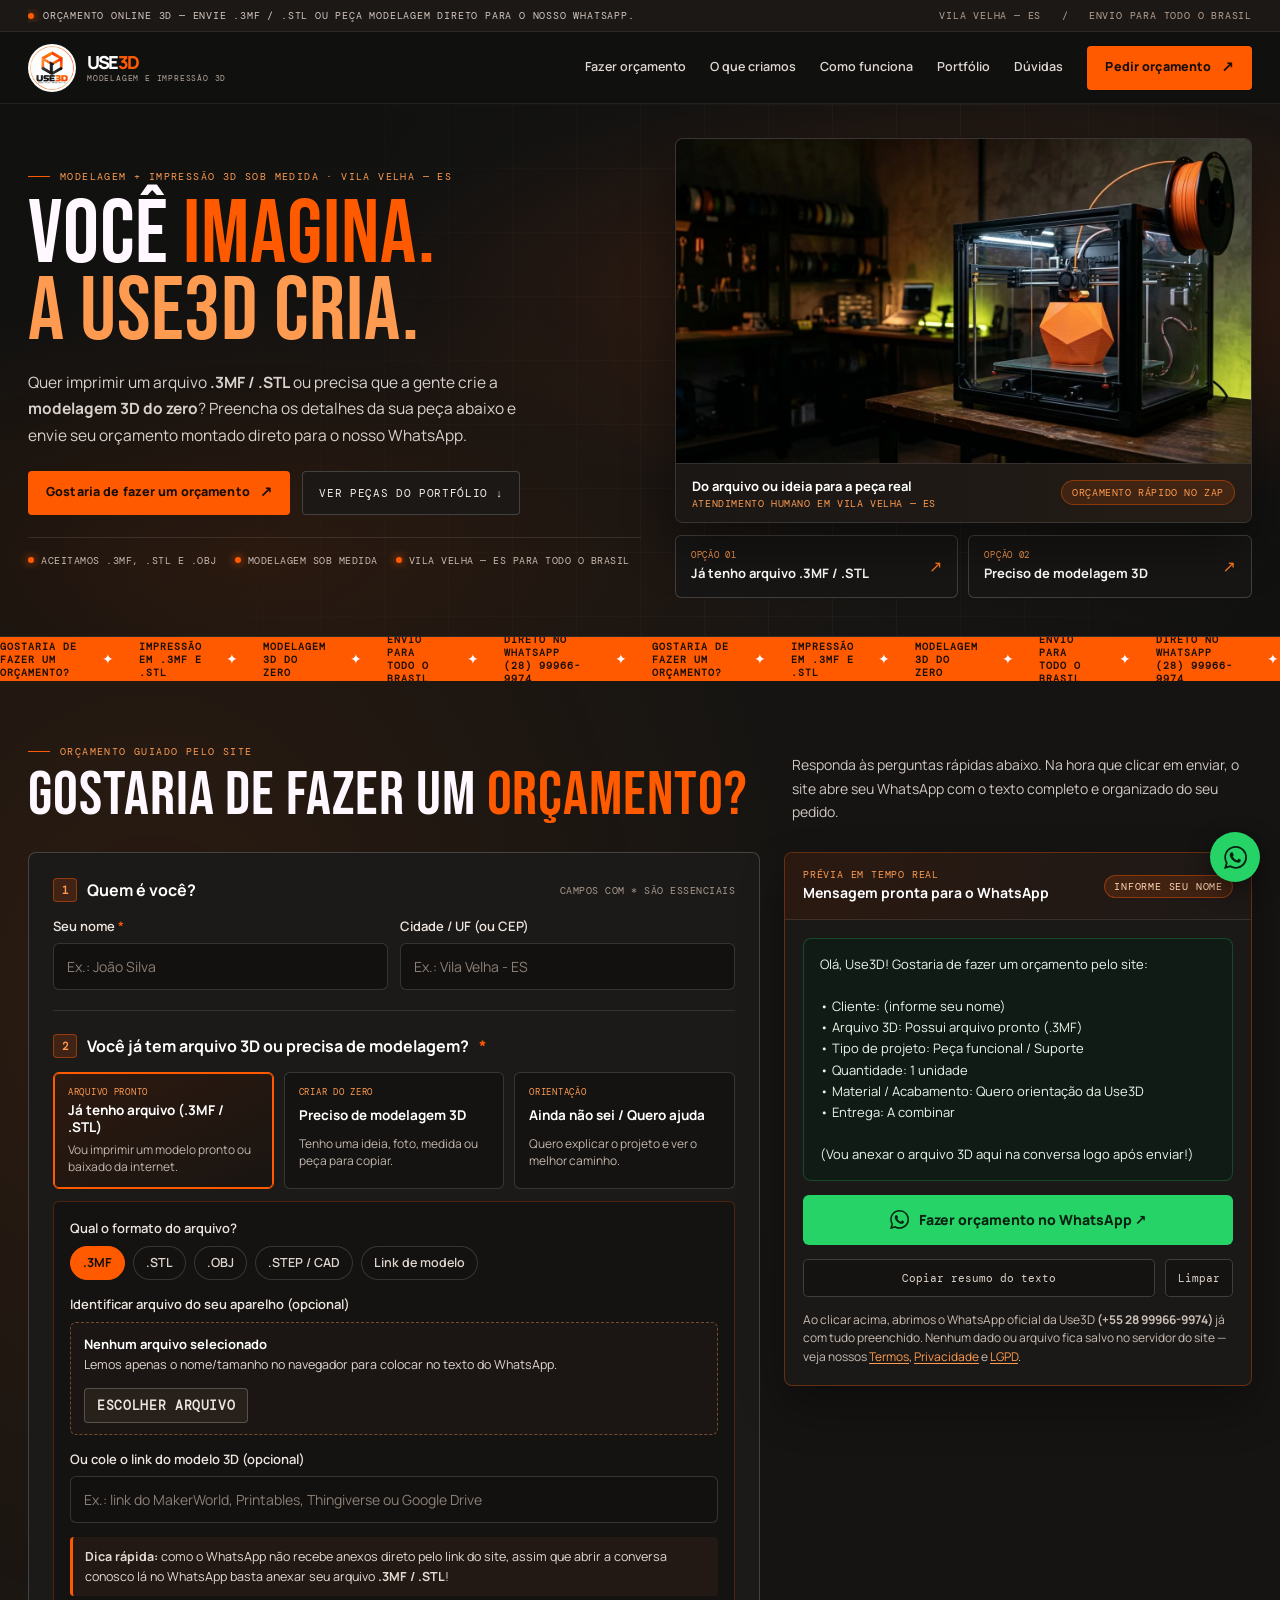
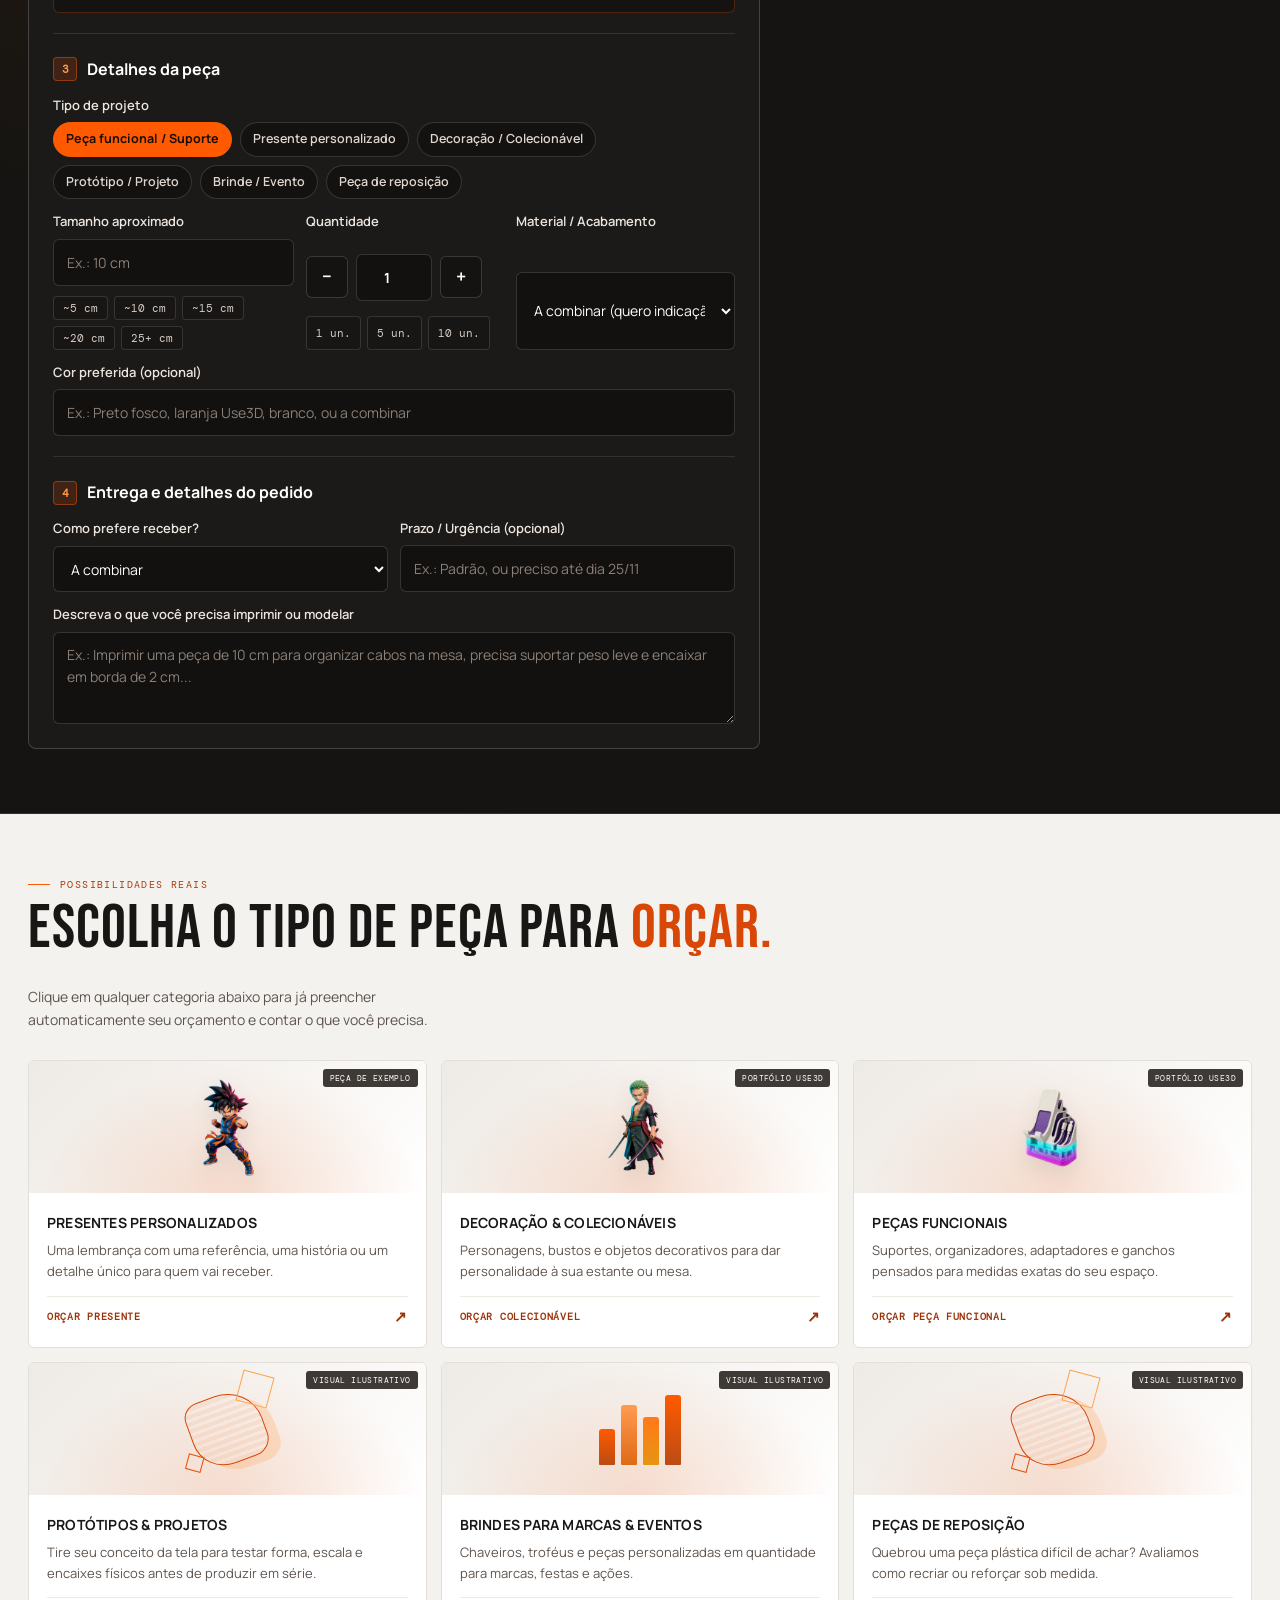
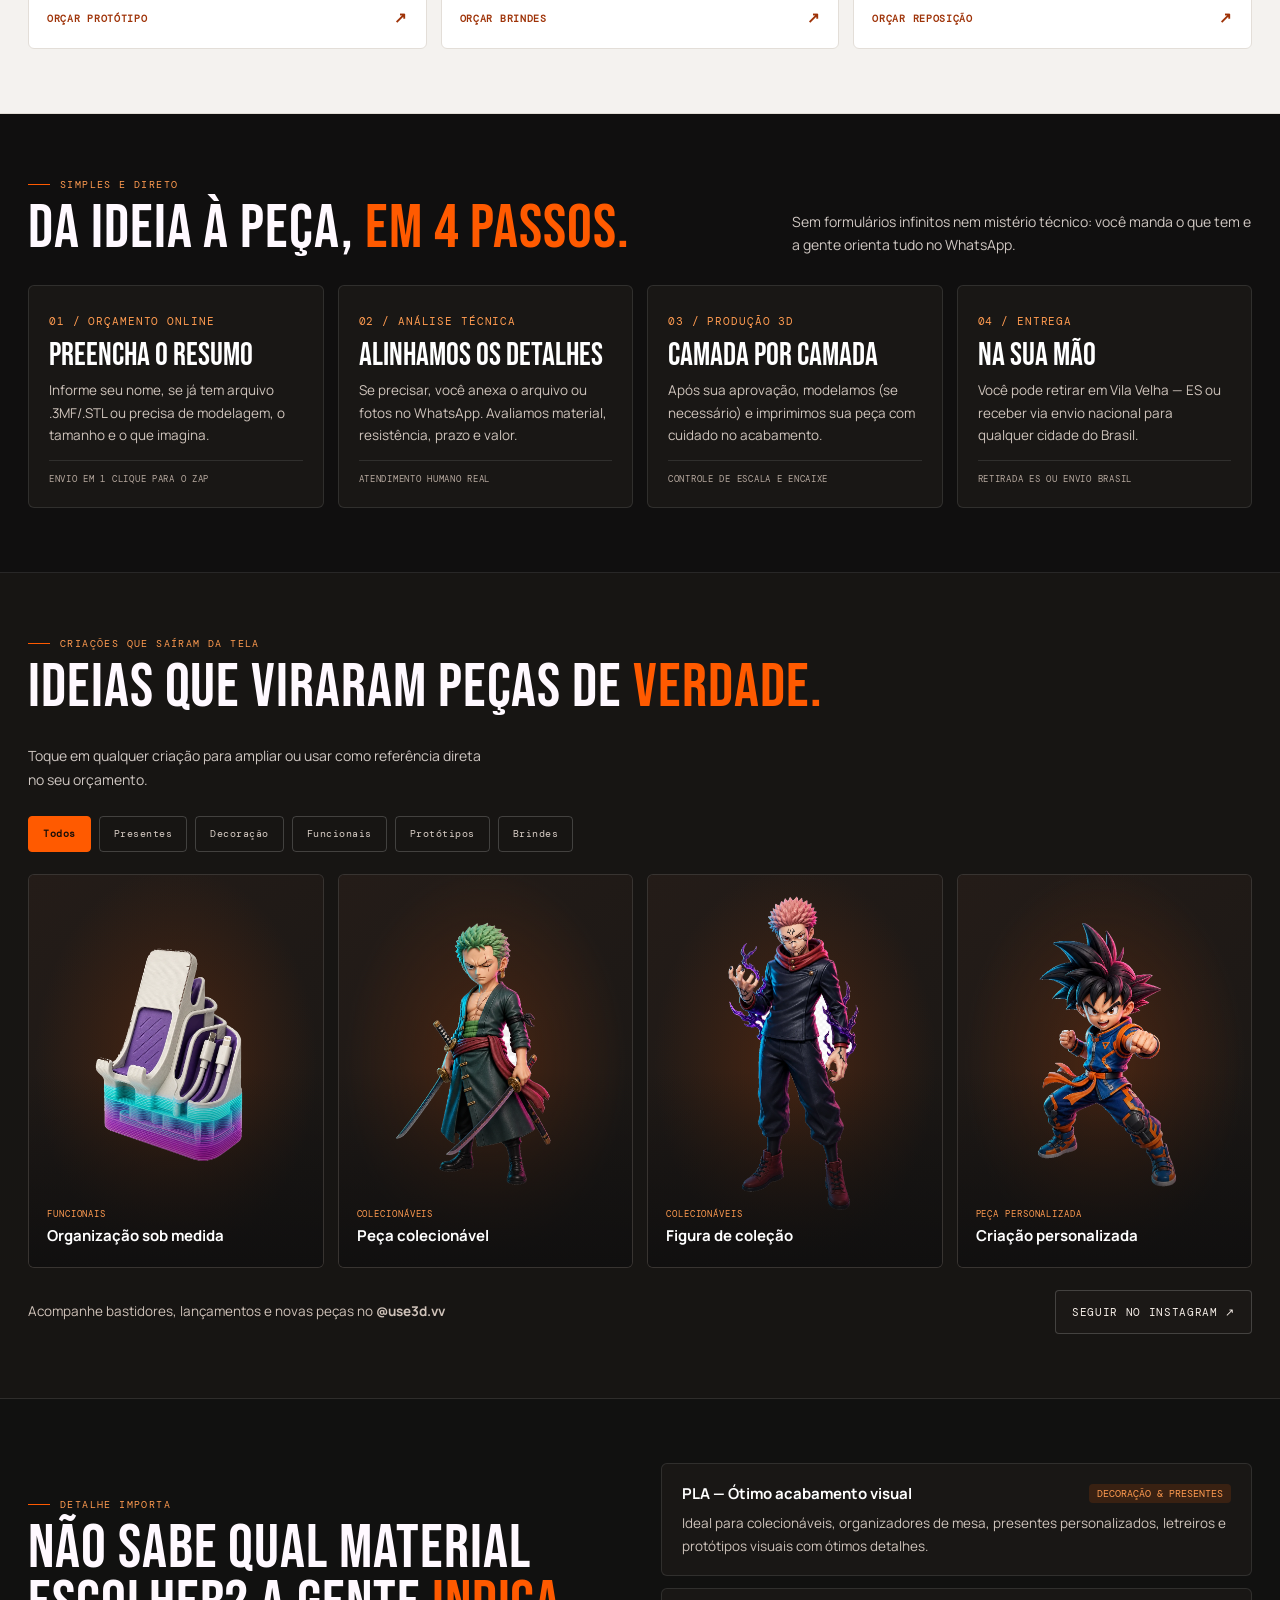
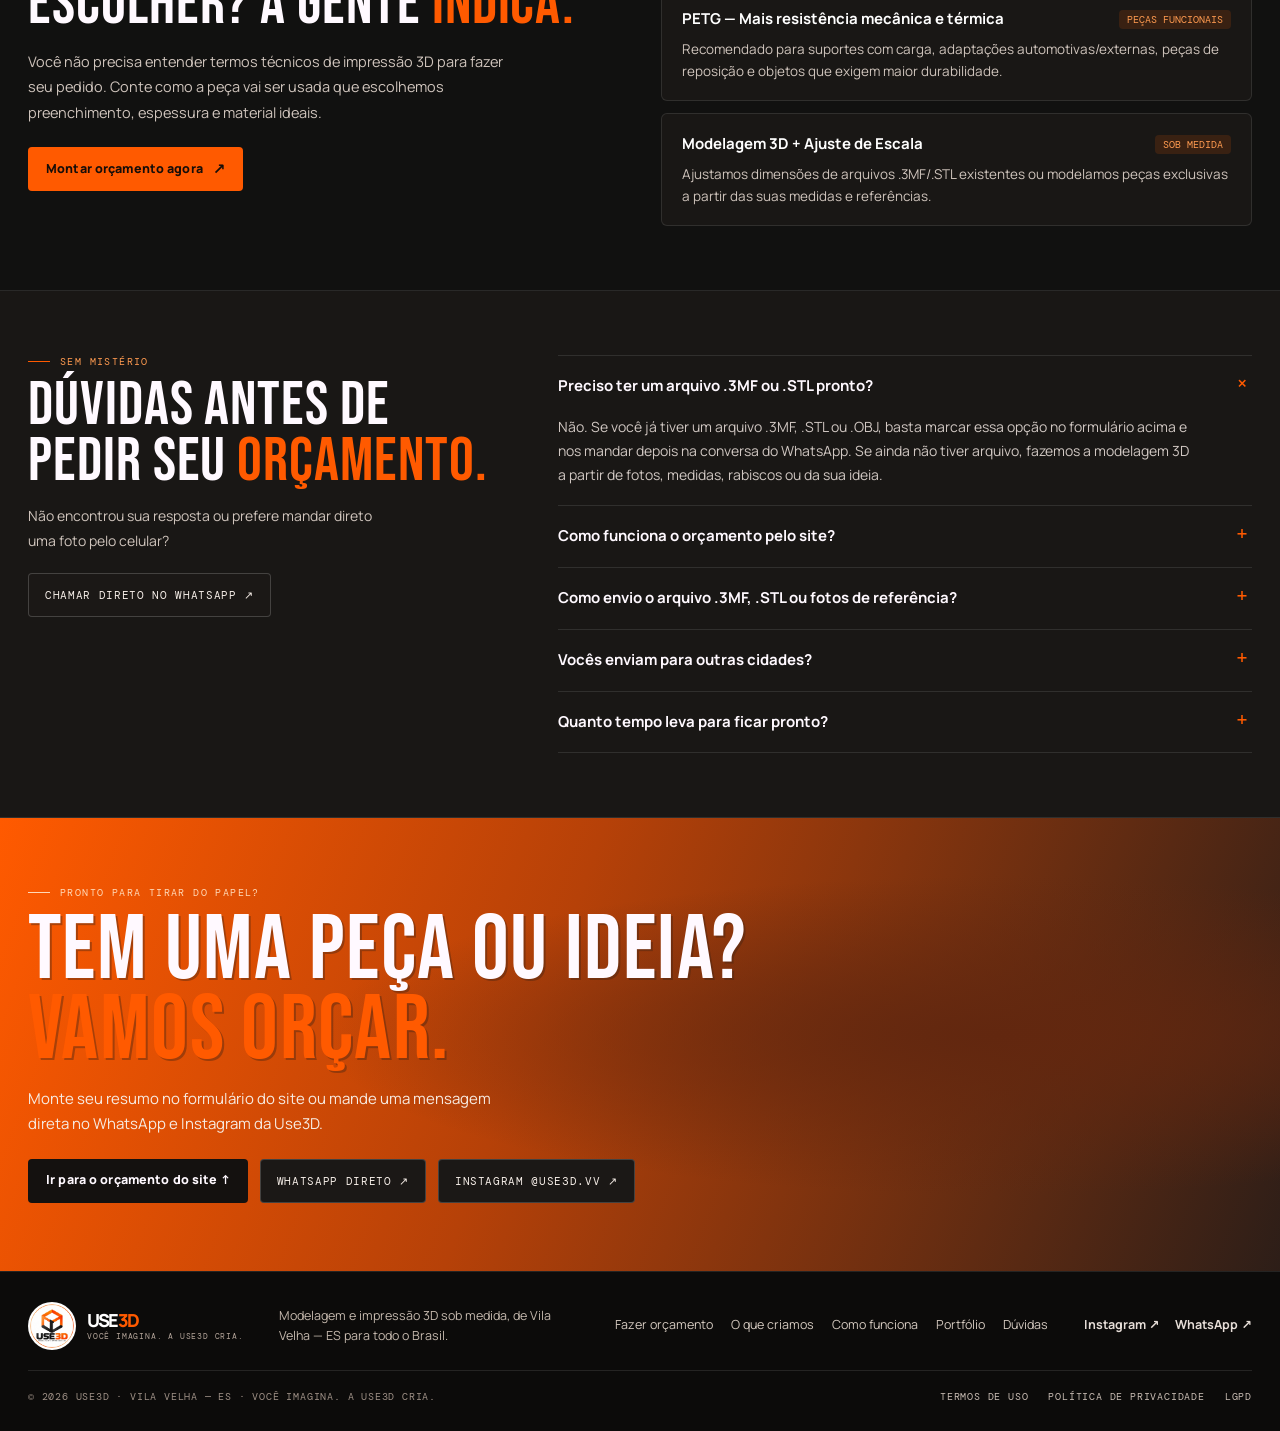
==== commit 5adcd3fc: "Adiciona novo site Use3D com orçador para WhatsApp, páginas legais e SEO Co-authored-by: arena-agent" ====
--- a/docs/index.html
+++ b/docs/index.html
@@ -1,80 +1,1976 @@
 <!doctype html>
 <html lang="pt-BR">
 <head>
-<meta charset="utf-8"><meta name="viewport" content="width=device-width, initial-scale=1"><meta name="theme-color" content="#111110"><meta name="description" content="Você imagina. A Use3D cria. Modelagem e impressão 3D sob medida em Vila Velha, ES, com envio para todo o Brasil."><title>Use3D — Você imagina. A Use3D cria.</title><link rel="icon" href="assets/use3d-icon.jpg">
+<meta charset="utf-8">
+<meta name="viewport" content="width=device-width, initial-scale=1">
+<meta name="theme-color" content="#111110">
+<title>Use3D — Orçamento, Modelagem e Impressão 3D Sob Medida | Vila Velha, ES</title>
+<meta name="description" content="Faça seu orçamento de modelagem e impressão 3D online na Use3D. Informe seu arquivo .3MF/.STL ou ideia e envie direto para o WhatsApp. Vila Velha, ES para todo o Brasil.">
+<meta name="keywords" content="orçamento impressão 3D, imprimir arquivo STL, imprimir arquivo 3MF, modelagem 3D sob medida, impressão 3D Vila Velha, impressão 3D Espírito Santo, peças personalizadas 3D, protótipos 3D, colecionáveis 3D, Use3D">
+<meta name="author" content="Use3D">
+<meta name="robots" content="index, follow, max-image-preview:large, max-snippet:-1, max-video-preview:-1">
+<meta name="geo.region" content="BR-ES">
+<meta name="geo.placename" content="Vila Velha">
+<link rel="canonical" href="https://use3d.github.io/USE3D.VV/">
+<link rel="alternate" hreflang="pt-BR" href="https://use3d.github.io/USE3D.VV/">
+<link rel="icon" href="assets/use3d-icon.jpg" type="image/jpeg">
+<link rel="apple-touch-icon" href="assets/use3d-icon.jpg">
+<link rel="manifest" href="site.webmanifest">
+<link rel="preload" href="assets/bebas-neue.ttf" as="font" type="font/ttf" crossorigin>
+<link rel="preload" href="assets/manrope-regular.ttf" as="font" type="font/ttf" crossorigin>
+<link rel="preload" href="assets/manrope-bold.ttf" as="font" type="font/ttf" crossorigin>
+<meta property="og:type" content="website">
+<meta property="og:locale" content="pt_BR">
+<meta property="og:site_name" content="Use3D">
+<meta property="og:title" content="Use3D — Orçamento, Modelagem e Impressão 3D Sob Medida | Vila Velha, ES">
+<meta property="og:description" content="Tem um arquivo .3MF/.STL ou uma ideia para modelar? Preencha os detalhes da sua peça e envie seu orçamento direto para o WhatsApp da Use3D.">
+<meta property="og:url" content="https://use3d.github.io/USE3D.VV/">
+<meta property="og:image" content="https://use3d.github.io/USE3D.VV/assets/og-use3d.jpg">
+<meta property="og:image:type" content="image/jpeg">
+<meta property="og:image:width" content="1200">
+<meta property="og:image:height" content="630">
+<meta property="og:image:alt" content="Estúdio Use3D com impressora 3D criando peça personalizada em Vila Velha, ES">
+<meta name="twitter:card" content="summary_large_image">
+<meta name="twitter:title" content="Use3D — Orçamento, Modelagem e Impressão 3D Sob Medida">
+<meta name="twitter:description" content="Monte seu pedido de impressão 3D (.3MF, .STL ou modelagem do zero) e envie direto no WhatsApp da Use3D.">
+<meta name="twitter:image" content="https://use3d.github.io/USE3D.VV/assets/og-use3d.jpg">
+<meta name="twitter:image:alt" content="Use3D — Modelagem e Impressão 3D Sob Medida">
+<script type="application/ld+json">
+{
+  "@context": "https://schema.org",
+  "@graph": [
+    {
+      "@type": "WebSite",
+      "@id": "https://use3d.github.io/USE3D.VV/#website",
+      "url": "https://use3d.github.io/USE3D.VV/",
+      "name": "Use3D",
+      "description": "Orçamento online, modelagem e impressão 3D sob medida em Vila Velha, ES, com envio para todo o Brasil.",
+      "inLanguage": "pt-BR",
+      "publisher": {"@id": "https://use3d.github.io/USE3D.VV/#business"}
+    },
+    {
+      "@type": ["LocalBusiness", "ProfessionalService"],
+      "@id": "https://use3d.github.io/USE3D.VV/#business",
+      "name": "Use3D",
+      "alternateName": "Use3D Modelagem e Impressão 3D",
+      "description": "Estúdio de modelagem e impressão 3D sob medida em Vila Velha, Espírito Santo, com envio para todo o Brasil. Impressão de arquivos .3MF/.STL, modelagem do zero, presentes personalizados, colecionáveis, peças funcionais, protótipos e brindes.",
+      "url": "https://use3d.github.io/USE3D.VV/",
+      "logo": "https://use3d.github.io/USE3D.VV/assets/use3d-logo.jpg",
+      "image": [
+        "https://use3d.github.io/USE3D.VV/assets/og-use3d.jpg",
+        "https://use3d.github.io/USE3D.VV/assets/studio.webp"
+      ],
+      "telephone": "+55-28-99966-9974",
+      "sameAs": [
+        "https://instagram.com/use3d.vv",
+        "https://wa.me/5528999669974"
+      ],
+      "address": {
+        "@type": "PostalAddress",
+        "addressLocality": "Vila Velha",
+        "addressRegion": "ES",
+        "addressCountry": "BR"
+      },
+      "areaServed": [
+        {"@type": "City", "name": "Vila Velha"},
+        {"@type": "State", "name": "Espírito Santo"},
+        {"@type": "Country", "name": "Brasil"}
+      ],
+      "contactPoint": {
+        "@type": "ContactPoint",
+        "contactType": "customer service",
+        "telephone": "+55-28-99966-9974",
+        "url": "https://wa.me/5528999669974?text=Oi%2C%20vim%20pelo%20site%20da%20Use3D%20e%20quero%20fazer%20um%20or%C3%A7amento.",
+        "availableLanguage": ["Portuguese"]
+      },
+      "hasOfferCatalog": {
+        "@type": "OfferCatalog",
+        "name": "Serviços de Modelagem e Impressão 3D Use3D",
+        "itemListElement": [
+          {"@type": "Offer", "itemOffered": {"@type": "Service", "name": "Impressão 3D a partir de arquivos .3MF e .STL"}},
+          {"@type": "Offer", "itemOffered": {"@type": "Service", "name": "Modelagem 3D Sob Medida"}},
+          {"@type": "Offer", "itemOffered": {"@type": "Service", "name": "Presentes Personalizados em Impressão 3D"}},
+          {"@type": "Offer", "itemOffered": {"@type": "Service", "name": "Decoração e Colecionáveis 3D"}},
+          {"@type": "Offer", "itemOffered": {"@type": "Service", "name": "Peças Funcionais e Reposição Sob Medida"}},
+          {"@type": "Offer", "itemOffered": {"@type": "Service", "name": "Protótipos e Brindes para Marcas e Eventos"}}
+        ]
+      }
+    },
+    {
+      "@type": "WebPage",
+      "@id": "https://use3d.github.io/USE3D.VV/#webpage",
+      "url": "https://use3d.github.io/USE3D.VV/",
+      "name": "Use3D — Orçamento, Modelagem e Impressão 3D Sob Medida | Vila Velha, ES",
+      "description": "Faça seu orçamento de modelagem e impressão 3D online na Use3D e envie direto para o WhatsApp. Vila Velha, ES para todo o Brasil.",
+      "inLanguage": "pt-BR",
+      "isPartOf": {"@id": "https://use3d.github.io/USE3D.VV/#website"},
+      "about": {"@id": "https://use3d.github.io/USE3D.VV/#business"},
+      "primaryImageOfPage": {
+        "@type": "ImageObject",
+        "url": "https://use3d.github.io/USE3D.VV/assets/og-use3d.jpg",
+        "width": 1200,
+        "height": 630
+      }
+    },
+    {
+      "@type": "FAQPage",
+      "@id": "https://use3d.github.io/USE3D.VV/#faq",
+      "mainEntity": [
+        {
+          "@type": "Question",
+          "name": "Preciso ter um arquivo .3MF ou .STL pronto?",
+          "acceptedAnswer": {
+            "@type": "Answer",
+            "text": "Não. Se você já tiver um arquivo .3MF, .STL ou .OBJ, pode informar direto no formulário de orçamento e enviar na conversa do WhatsApp. Se ainda não tiver arquivo, fazemos a modelagem 3D a partir de fotos, medidas, rabiscos ou da sua ideia."
+          }
+        },
+        {
+          "@type": "Question",
+          "name": "Como funciona o orçamento pelo site?",
+          "acceptedAnswer": {
+            "@type": "Answer",
+            "text": "Você preenche os dados básicos da sua peça — nome, se já possui arquivo 3D ou precisa de modelagem, tamanho aproximado, quantidade e entrega — e o site monta automaticamente uma mensagem organizada para enviar com um clique direto para o WhatsApp da Use3D."
+          }
+        },
+        {
+          "@type": "Question",
+          "name": "Como envio o arquivo .3MF, .STL ou fotos de referência?",
+          "acceptedAnswer": {
+            "@type": "Answer",
+            "text": "No formulário você pode indicar o formato ou selecionar o arquivo para preencher o nome automaticamente no texto. Assim que o WhatsApp abrir com o resumo pronto, basta anexar o arquivo 3D ou enviar suas imagens direto na conversa."
+          }
+        },
+        {
+          "@type": "Question",
+          "name": "Vocês enviam para outras cidades?",
+          "acceptedAnswer": {
+            "@type": "Answer",
+            "text": "Sim. A Use3D fica em Vila Velha — ES (com opção de retirada ou entrega local) e envia projetos personalizados para todo o Brasil."
+          }
+        },
+        {
+          "@type": "Question",
+          "name": "Quanto tempo leva para ficar pronto?",
+          "acceptedAnswer": {
+            "@type": "Answer",
+            "text": "O prazo varia conforme tamanho, necessidade de modelagem, material e acabamento. A estimativa de prazo e valor é confirmada rapidamente após o envio do seu resumo no WhatsApp."
+          }
+        }
+      ]
+    }
+  ]
+}
+</script>
 <style>
-@font-face{font-family:Manrope;src:url('assets/manrope-regular.ttf');font-weight:400;font-display:swap}@font-face{font-family:Manrope;src:url('assets/manrope-medium.ttf');font-weight:500;font-display:swap}@font-face{font-family:Manrope;src:url('assets/manrope-semibold.ttf');font-weight:600;font-display:swap}@font-face{font-family:Manrope;src:url('assets/manrope-bold.ttf');font-weight:700;font-display:swap}@font-face{font-family:Manrope;src:url('assets/manrope-extrabold.ttf');font-weight:800;font-display:swap}@font-face{font-family:DMMono;src:url('assets/dm-mono.ttf');font-display:swap}@font-face{font-family:Bebas;src:url('assets/bebas-neue.ttf');font-display:swap}
-:root{--bg:#111110;--bg2:#1a1917;--bg3:#252320;--pink:#ff5a00;--magenta:#e84d00;--yellow:#ff6a00;--cyan:#ff9b50;--purple:#a44a16;--white:#fff9ff;--soft:#d1cbc7;--muted:#8d7e91;--line:#ffffff1d;--mono:DMMono,monospace;--sans:Manrope,Arial,sans-serif;--display:Bebas,Impact,sans-serif;--max:1260px;--ease:cubic-bezier(.2,.72,.18,1)}*{box-sizing:border-box}html{scroll-behavior:smooth;scroll-padding-top:88px}body{margin:0;background:var(--bg);color:var(--white);font-family:var(--sans);-webkit-font-smoothing:antialiased;overflow-x:hidden}body.locked{overflow:hidden}a{color:inherit;text-decoration:none}button{font:inherit;color:inherit}.wrap{width:min(var(--max),calc(100% - 64px));margin-inline:auto}.mono{font-family:var(--mono)}.noise{pointer-events:none;position:fixed;inset:0;z-index:60;opacity:.025;background-image:url("data:image/svg+xml,%3Csvg viewBox='0 0 180 180' xmlns='http://www.w3.org/2000/svg'%3E%3Cfilter id='n'%3E%3CfeTurbulence type='fractalNoise' baseFrequency='.8' numOctaves='3' stitchTiles='stitch'/%3E%3C/filter%3E%3Crect width='100%25' height='100%25' filter='url(%23n)' opacity='.3'/%3E%3C/svg%3E")}.reading-progress{position:fixed;z-index:100;top:0;left:0;width:100%;height:2px;pointer-events:none}.reading-progress span{display:block;width:0;height:100%;background:linear-gradient(90deg,var(--pink),var(--yellow),var(--cyan));box-shadow:0 0 12px #ff5a0099}.eyebrow{display:flex;align-items:center;gap:10px;color:var(--yellow);font:9px var(--mono);letter-spacing:.14em;text-transform:uppercase}.eyebrow:before{content:'';height:1px;width:21px;background:currentColor}.text-pink{color:var(--pink)}.focus:focus-visible,a:focus-visible,button:focus-visible,summary:focus-visible{outline:2px solid var(--yellow);outline-offset:4px}.skip-link{position:fixed;z-index:120;left:12px;top:8px;padding:11px 14px;background:var(--yellow);color:#111110;font-size:12px;font-weight:800;transform:translateY(-160%);transition:transform .2s}.skip-link:focus{transform:translateY(0)}
-.announcement{height:31px;background:#201b18;border-bottom:1px solid #ffffff13;color:#d0c4bf;font:8px var(--mono);letter-spacing:.1em;text-transform:uppercase}.announcement .wrap{height:100%;display:flex;align-items:center;justify-content:space-between}.announce-left{display:flex;align-items:center;gap:9px}.announce-dot{width:5px;height:5px;border-radius:50%;background:var(--yellow);box-shadow:0 0 10px var(--yellow)}.announcement .place{color:#a08b7c}
-.header{height:76px;position:sticky;top:0;z-index:40;border-bottom:1px solid transparent;transition:height .32s var(--ease),background .32s,border-color .32s,backdrop-filter .32s}.header.scrolled{height:65px;background:#111110ed;border-color:#ffffff18;backdrop-filter:blur(16px)}.header .wrap{height:100%;display:flex;align-items:center;justify-content:space-between}.brand{display:flex;align-items:center;gap:11px}.brand-img{display:block;width:56px;height:56px;object-fit:cover;border-radius:50%;background:white;border:2px solid #ffffffaa}.brand-lockup{display:flex;flex-direction:column;gap:1px}.brand-word{font-size:18px;font-weight:800;letter-spacing:-.08em;line-height:1;color:white}.brand-word span{color:var(--pink)}.brand-tag{color:#a8998d;font:7px var(--mono);letter-spacing:.1em;text-transform:uppercase}.nav{display:flex;align-items:center;gap:29px;font-size:10px;font-weight:600;color:#e0d7d2}.nav>a:not(.nav-cta){position:relative;transition:color .2s}.nav>a:not(.nav-cta):hover{color:var(--yellow)}.nav>a:not(.nav-cta):after{content:'';position:absolute;left:0;bottom:-7px;height:1px;width:0;background:var(--pink);transition:width .3s var(--ease)}.nav>a:not(.nav-cta):hover:after{width:100%}.nav-cta,.button{height:44px;padding:0 18px;display:inline-flex;align-items:center;justify-content:center;gap:14px;background:var(--yellow);color:#1c120e;font-size:10px;font-weight:800;letter-spacing:.01em;border:0;transition:transform .28s var(--ease),box-shadow .28s,background .25s}.nav-cta:hover,.button:hover{transform:translateY(-2px);background:#ffb879;box-shadow:0 9px 25px #ff6a002e}.button:active,.nav-cta:active{transform:translateY(0) scale(.985)}.arrow{font-size:15px;transition:transform .24s}.button:hover .arrow,.nav-cta:hover .arrow{transform:translate(3px,-2px)}.menu-button{display:none;background:none;border:1px solid var(--line);padding:8px 10px;font-size:18px}
-.hero{position:relative;overflow:hidden;min-height:min(760px,calc(100svh - 107px));isolation:isolate;background:radial-gradient(ellipse at 76% 40%,#9d3d1052,transparent 38%),radial-gradient(ellipse at 78% 78%,#81502650,transparent 37%),linear-gradient(120deg,#111110 18%,#171615 68%,#10100f)}.hero:before{content:'';position:absolute;inset:0;z-index:-2;background-image:linear-gradient(#ffd5b00b 1px,transparent 1px),linear-gradient(90deg,#ffd5b00b 1px,transparent 1px);background-size:68px 68px;mask-image:linear-gradient(100deg,transparent 2%,#000 70%,transparent)}.hero:after{content:'';position:absolute;z-index:-1;inset:0;background:radial-gradient(ellipse at 72% 44%,transparent 0,transparent 34%,#11111080 83%);pointer-events:none}.hero .wrap{min-height:inherit;position:relative;display:grid;grid-template-columns:.93fr 1.07fr;align-items:center;gap:16px}.hero-copy{padding:64px 0 78px;position:relative;z-index:3}.hero-copy .eyebrow{margin-bottom:24px;opacity:0;animation:fade-up .7s .08s var(--ease) forwards}.hero h1{font:400 clamp(68px,9vw,115px)/.78 var(--display);letter-spacing:.005em;margin:0 0 25px}.hero h1 .line{display:block;overflow:hidden;padding-bottom:.08em}.hero h1 .line span{display:block;transform:translateY(120%);animation:headline-in .84s var(--ease) forwards}.hero h1 .line:nth-child(2) span{animation-delay:.12s}.hero h1 .pink{color:var(--pink);text-shadow:3px 3px 0 #6a2808,0 0 35px #ff5a0022}.hero h1 .yellow{color:var(--yellow);text-shadow:3px 3px 0 #a33c00}.hero-copy>p{font-size:12px;line-height:1.9;color:#d1cbc7;max-width:420px;margin:0 0 23px;opacity:0;animation:fade-up .7s .4s var(--ease) forwards}.hero-actions{display:flex;align-items:center;gap:21px;opacity:0;animation:fade-up .7s .52s var(--ease) forwards}.hero .button{min-height:47px}.secondary-link{display:inline-flex;align-items:center;gap:9px;color:#ece4dd;font:9px var(--mono);letter-spacing:.06em}.secondary-link b{font-size:15px;color:var(--cyan);font-weight:400;transition:transform .25s}.secondary-link:hover b{transform:translateY(4px)}.hero-trust{display:flex;flex-wrap:wrap;gap:15px 22px;max-width:450px;padding-top:19px;margin-top:33px;border-top:1px solid #ffffff22;color:#b7a79c;font:8px var(--mono);letter-spacing:.04em;text-transform:uppercase;opacity:0;animation:fade-up .7s .64s var(--ease) forwards}.hero-trust span{display:flex;align-items:center;gap:8px}.hero-trust i{width:5px;height:5px;border-radius:50%;background:var(--pink);box-shadow:0 0 9px var(--pink)}
-.hero-stage{position:relative;height:min(680px,80svh);min-height:500px;display:grid;place-items:center;perspective:1000px;isolation:isolate}.stage-rings{position:absolute;inset:7% 3% 5%;border:1px solid #ff5a0038;border-radius:50%;transform:rotate(-15deg) scale(.82);opacity:0;animation:ring-entry 1.1s .18s var(--ease) forwards;box-shadow:0 0 90px #e84d0014,inset 0 0 80px #e84d0012}.stage-rings:before,.stage-rings:after{content:'';position:absolute;inset:8%;border:1px dashed #ff9b504a;border-radius:50%;animation:orbit 45s linear infinite}.stage-rings:after{inset:19%;border:1px solid #ff6a0035;animation-direction:reverse;animation-duration:36s}.stage-glow{position:absolute;width:58%;aspect-ratio:1;border-radius:50%;background:radial-gradient(circle,#e84d0050 0,#9b491a33 38%,#ff9b5015 62%,transparent 75%);filter:blur(10px);animation:breathe 5s ease-in-out infinite}.stage-floor{position:absolute;left:10%;right:8%;bottom:11%;height:25%;transform:perspective(430px) rotateX(67deg);background-image:linear-gradient(#ff9b5025 1px,transparent 1px),linear-gradient(90deg,#ff9b5025 1px,transparent 1px);background-size:27px 27px;mask-image:radial-gradient(ellipse,#000,transparent 69%)}.hero-fallback{position:absolute;z-index:1;left:50%;top:48%;transform:translate(-50%,-50%) rotate(-10deg);width:133px;height:215px;border-radius:42% 42% 20% 20% / 24% 24% 12% 12%;background:repeating-linear-gradient(0deg,transparent 0 5px,#ffffff57 5px 6px),linear-gradient(125deg,var(--pink),#bc4a12 56%,var(--cyan));box-shadow:inset 12px 0 22px #ffc8df40,inset -13px 0 25px #42fbff36,0 0 48px #ff5a0050;animation:object-float 5s ease-in-out infinite}.hero-fallback:before{content:'';position:absolute;left:28px;right:28px;top:-10px;height:18px;border:1px solid #ffc28e;border-radius:50%;background:#2a1a12}.hero-fallback i{position:absolute;left:50%;bottom:-30px;width:210px;height:27px;border-radius:50%;transform:translateX(-50%);background:#ff5a0035;filter:blur(13px)}#heroModel{width:100%;height:100%;position:relative;z-index:2;touch-action:none;cursor:grab}#heroModel:active{cursor:grabbing}.stage-scan{position:absolute;z-index:3;pointer-events:none;left:14%;right:14%;height:1px;top:26%;background:linear-gradient(90deg,transparent,var(--cyan),#ff5a00bb,transparent);box-shadow:0 0 12px #ff9b5070;animation:scan 5.5s ease-in-out infinite;opacity:.7}.stage-scan:after{content:'';position:absolute;left:0;right:0;top:-16px;height:32px;background:linear-gradient(transparent,#ff9b5010,transparent)}.stage-label{position:absolute;z-index:4;font:8px var(--mono);letter-spacing:.1em;text-transform:uppercase;color:#e2d9d3}.stage-label b{display:block;font-size:9px;color:var(--yellow);font-weight:400;margin-bottom:5px}.label-idea{left:1%;top:18%}.label-model{right:2%;top:29%}.label-print{left:4%;bottom:24%}.label-real{right:5%;bottom:16%}.stage-caption{position:absolute;z-index:4;left:50%;bottom:4%;transform:translateX(-50%);white-space:nowrap;color:#b2a198;font:8px var(--mono);letter-spacing:.12em;text-transform:uppercase}.stage-caption i{color:var(--cyan);font-style:normal;margin-right:6px}.hero-sticker{position:absolute;z-index:5;right:0;bottom:17%;width:151px;padding:12px 13px;background:#ff6a00;color:#1a120f;transform:rotate(-4deg);box-shadow:5px 6px 0 #ff5a00}.hero-sticker small{display:block;font:8px var(--mono);letter-spacing:.09em;text-transform:uppercase}.hero-sticker strong{display:block;font-size:11px;letter-spacing:-.03em;margin-top:6px}.hero-sticker span{display:block;font:8px var(--mono);margin-top:6px;color:#6c310b}.hero-sticker em{position:absolute;right:9px;top:9px;font-style:normal;font-size:14px;color:var(--magenta)}.hero-scroll{position:absolute;bottom:18px;left:50%;transform:translateX(-50%);display:flex;gap:9px;align-items:center;color:#9a897e;font:8px var(--mono);letter-spacing:.12em}.hero-scroll i{width:22px;height:1px;background:var(--pink)}
-.marquee{height:52px;background:var(--pink);color:#170f0b;display:flex;align-items:center;overflow:hidden}.marquee-track{width:max-content;display:flex;gap:25px;align-items:center;animation:marquee 33s linear infinite;font:9px var(--mono);letter-spacing:.1em;text-transform:uppercase}.marquee-track span{display:flex;align-items:center;gap:25px}.marquee-track b{font-size:15px;color:var(--yellow);font-weight:400}@keyframes marquee{to{transform:translateX(-50%)}}
-.section{padding:105px 0}.section-head{display:flex;justify-content:space-between;align-items:flex-end;gap:30px;margin-bottom:43px}.section-title{font:400 clamp(42px,6.4vw,76px)/.88 var(--display);letter-spacing:.015em;margin:15px 0 0}.section-title em{font-style:normal;color:var(--pink)}.section-intro{max-width:370px;color:#c9c1bd;font-size:11px;line-height:1.9;margin:0 0 2px}.values{background:linear-gradient(180deg,#191817,#1b1917 70%,#171615);position:relative;overflow:hidden}.values:before{content:'USE3D';position:absolute;right:-2%;top:5%;font:clamp(150px,25vw,340px)/.8 var(--display);color:#ffffff04;letter-spacing:.03em;pointer-events:none}.values .section-title{max-width:730px}.values-grid{display:grid;grid-template-columns:repeat(3,1fr);gap:12px;position:relative}.value-card{min-height:243px;padding:23px 22px;background:#241e1a94;border:1px solid #ffffff18;position:relative;overflow:hidden;transition:transform .4s var(--ease),background .4s,border-color .4s}.value-card:before{content:'';position:absolute;width:150px;height:150px;border-radius:50%;right:-52px;bottom:-70px;background:var(--glow,#ff5a00);filter:blur(75px);opacity:.14;transition:opacity .4s}.value-card:hover{transform:translateY(-5px);background:#2b211b;border-color:#ff5a0072}.value-card:hover:before{opacity:.45}.value-number{font:11px var(--mono);color:var(--yellow)}.value-icon{position:absolute;right:20px;top:19px;width:32px;height:32px;border:1px solid #ffffff30;border-radius:50%;display:grid;place-items:center;font:14px var(--mono);color:var(--cyan)}.value-card h3{font-size:13px;margin:53px 0 8px;letter-spacing:.015em}.value-card p{font-size:10px;line-height:1.8;color:#cbc0b9;max-width:280px;margin:0}.value-bottom{height:2px;width:0;background:linear-gradient(90deg,var(--pink),var(--cyan));position:absolute;left:0;bottom:0;transition:width .5s var(--ease)}.value-card:hover .value-bottom{width:100%}
-.process{background:#100f0f;position:relative;overflow:hidden}.process .section-head{margin-bottom:30px}.process .section-intro{max-width:360px}.process-story{display:grid;grid-template-columns:.95fr 1.05fr;gap:5vw;align-items:start;position:relative}.process-steps{position:relative;z-index:2}.process-step{min-height:67vh;display:flex;align-items:center;position:relative;border-top:1px solid #ffffff19;opacity:.38;transition:opacity .55s var(--ease)}.process-step:last-child{border-bottom:1px solid #ffffff19}.process-step.active{opacity:1}.process-step-inner{max-width:435px;padding:32px 0;transition:transform .6s var(--ease)}.process-step.active .process-step-inner{transform:translateX(8px)}.step-index{font:10px var(--mono);letter-spacing:.08em;color:var(--pink)}.process-step h3{font:400 clamp(36px,5.2vw,61px)/.89 var(--display);margin:20px 0 13px;letter-spacing:.01em}.process-step p{max-width:355px;font-size:11px;line-height:1.9;color:#c7bcb5;margin:0}.step-tail{margin-top:23px;display:flex;align-items:center;gap:9px;color:#b4a79f;font:8px var(--mono);letter-spacing:.08em;text-transform:uppercase}.step-tail i{width:24px;height:1px;background:var(--cyan)}.process-visual{position:sticky;top:86px;height:calc(100svh - 112px);min-height:480px;max-height:780px;display:flex;align-items:center;justify-content:center;isolation:isolate}.process-panel{position:absolute;inset:4% 2% 7%;border:1px solid #ffffff19;background:radial-gradient(ellipse at 68% 58%,#35231b,transparent 59%),#191716;overflow:hidden}.process-panel:before{content:'';position:absolute;inset:0;background-image:linear-gradient(#ffffff0b 1px,transparent 1px),linear-gradient(90deg,#ffffff0b 1px,transparent 1px);background-size:33px 33px;mask-image:linear-gradient(135deg,#000,transparent 90%)}.print-path{position:absolute;left:13%;top:13%;height:70%;width:1px;background:#ffffff25;z-index:2}.print-path-fill{position:absolute;left:0;top:0;width:1px;height:0;background:var(--yellow);box-shadow:0 0 9px #ff6a00;transition:height .08s linear}.print-nozzle{position:absolute;left:50%;top:0;width:24px;height:32px;transform:translate(-50%,-50%);z-index:4;transition:top .08s linear}.print-nozzle:before{content:'';position:absolute;top:0;left:5px;width:14px;height:17px;background:linear-gradient(90deg,#ded7d0,#766b64);clip-path:polygon(15% 0,85% 0,100% 75%,62% 100%,38% 100%,0 75%);border-radius:2px}.print-nozzle:after{content:'';position:absolute;top:15px;left:10px;height:11px;width:4px;background:var(--pink);box-shadow:0 6px 14px var(--pink)}.print-object{position:absolute;left:53%;bottom:17%;width:min(46%,255px);height:var(--piece-height,25%);transform:translateX(-50%);background:linear-gradient(100deg,#c44809,#ff6a12 42%,#b34c13 72%,#ff9b50);clip-path:polygon(25% 0,75% 0,77% 8%,85% 17%,94% 43%,100% 100%,0 100%,7% 45%,15% 17%,23% 8%);opacity:.92;transition:height .15s linear;filter:drop-shadow(0 0 20px #e84d0040)}.print-object:before{content:'';position:absolute;inset:0;background:repeating-linear-gradient(to bottom,transparent 0 5px,#ffffff70 5px 6px);opacity:.6}.print-object:after{content:'';position:absolute;inset:0;background:linear-gradient(120deg,transparent 10%,#ffffff31 35%,transparent 55%)}.print-base{position:absolute;left:53%;bottom:15%;width:56%;height:14px;transform:translateX(-50%) skewX(-20deg);background:linear-gradient(90deg,#302723,#c7b8ae,#493123);box-shadow:0 8px 30px #0008}.process-corner{position:absolute;z-index:3;right:18px;top:17px;color:#b7aaa1;font:8px var(--mono);letter-spacing:.1em}.process-coordinate{position:absolute;left:19px;bottom:17px;color:#c6b9b1;font:8px var(--mono);letter-spacing:.08em}.process-coordinate b{color:var(--cyan);font-weight:400}.process-progress-caption{position:absolute;right:18px;bottom:17px;color:var(--yellow);font:8px var(--mono);letter-spacing:.1em}.process-visual-note{position:absolute;left:50%;bottom:1%;transform:translateX(-50%);white-space:nowrap;color:#9d8c80;font:8px var(--mono);letter-spacing:.1em;text-transform:uppercase}
-.services{background:#f4f2ef;color:#191817;position:relative;overflow:hidden}.services .eyebrow{color:#a83b08}.services .section-title{color:#191716}.services .section-title em{color:#d84706}.services .section-intro{color:#72675f}.service-grid{display:grid;grid-template-columns:repeat(3,1fr);gap:12px}.service-card{min-height:286px;background:#fff;border:1px solid #e3ded8;position:relative;overflow:hidden;display:flex;flex-direction:column;justify-content:space-between;transition:transform .4s var(--ease),box-shadow .4s}.service-card:hover{transform:translateY(-5px);box-shadow:0 18px 38px #2f1e1213}.service-art{height:125px;position:relative;overflow:hidden;display:grid;place-items:center;background:radial-gradient(ellipse at 50% 105%,#e84d0032,transparent 70%),linear-gradient(135deg,#eeeae5,#fff)}.service-art img{height:120px;width:84%;object-fit:contain;filter:drop-shadow(0 10px 10px #39251918);transition:transform .5s var(--ease)}.service-card:hover .service-art img{transform:translateY(-4px) scale(1.05)}.service-art .abstract-shape{position:relative;width:76px;height:73px;border:1px solid #d6470a;border-radius:22% 51% 25% 45%;transform:rotate(-20deg);background:repeating-linear-gradient(0deg,#f28a4320 0 4px,transparent 4px 7px);box-shadow:10px 8px 0 #ff8c2833,0 0 32px #ff5a0022}.service-art .abstract-shape:before,.service-art .abstract-shape:after{content:'';position:absolute;border:1px solid #ffa24f;width:32px;height:32px;right:-22px;top:-10px;transform:rotate(35deg)}.service-art .abstract-shape:after{width:15px;height:15px;left:-14px;right:auto;top:49px;border-color:#e44c08}.service-art .material-bars{display:flex;gap:6px;align-items:flex-end;height:75px}.material-bars i{display:block;width:17px;background:linear-gradient(180deg,var(--pink),#bb4c13);border-radius:3px 3px 1px 1px;box-shadow:0 6px 12px #71250b24}.material-bars i:nth-child(1){height:37px}.material-bars i:nth-child(2){height:62px;background:linear-gradient(180deg,var(--cyan),#df6a16)}.material-bars i:nth-child(3){height:49px;background:linear-gradient(180deg,var(--yellow),#e69511)}.material-bars i:nth-child(4){height:72px}.service-info{padding:17px 18px 19px}.service-info h3{font-size:11px;letter-spacing:.02em;margin:0 0 7px}.service-info p{min-height:36px;color:#756a61;font-size:9px;line-height:1.75;margin:0 0 13px}.service-link{display:flex;align-items:center;justify-content:space-between;color:#9e3207;font:8px var(--mono);letter-spacing:.07em;text-transform:uppercase}.service-link span{font-size:15px;color:#d9470a;transition:transform .2s}.service-card:hover .service-link span{transform:translate(3px,-2px)}.illustrative{position:absolute;right:8px;top:8px;background:#191410c9;color:#fff;padding:5px 7px;font:7px var(--mono);letter-spacing:.05em;text-transform:uppercase}
-.portfolio{background:#191514;position:relative;overflow:hidden}.portfolio:after{content:'';position:absolute;right:-15%;top:5%;width:45vw;height:45vw;border-radius:50%;background:#682b0c29;filter:blur(45px);pointer-events:none}.portfolio .section-head{position:relative;z-index:1}.portfolio-filters{display:flex;flex-wrap:wrap;gap:7px;margin:-14px 0 25px;position:relative;z-index:2}.filter-button{height:31px;padding:0 12px;border:1px solid #ffffff31;background:transparent;color:#c9bbcc;font:8px var(--mono);letter-spacing:.05em;cursor:pointer;transition:background .22s,color .22s,border-color .22s}.filter-button:hover{border-color:var(--pink);color:white}.filter-button.active{background:var(--pink);border-color:var(--pink);color:#1b100d}.portfolio-grid{display:grid;grid-template-columns:repeat(4,1fr);gap:11px;position:relative;z-index:1}.portfolio-item{position:relative;min-height:260px;padding:0;border:0;background:#211d1a;overflow:hidden;cursor:pointer;text-align:left;color:white;isolation:isolate;transition:transform .35s var(--ease),opacity .3s}.portfolio-item:nth-child(4n+1){grid-row:span 2;min-height:530px}.portfolio-item:nth-child(4n+3){margin-top:23px}.portfolio-item:hover{transform:translateY(-4px)}.portfolio-item[hidden]{display:none}.portfolio-item img{width:100%;height:100%;position:absolute;inset:0;object-fit:contain;padding:13px;background:radial-gradient(ellipse at 50% 55%,#71310f85,transparent 66%),linear-gradient(145deg,#241c18,#181614);transition:transform .65s var(--ease),filter .4s}.portfolio-item:nth-child(1) img{background:radial-gradient(ellipse at 50% 55%,#85522a78,transparent 65%),linear-gradient(145deg,#211b17,#100f0f)}.portfolio-item:nth-child(3) img{background:radial-gradient(ellipse at 50% 55%,#8c3b1466,transparent 65%),linear-gradient(145deg,#261b18,#100f0f)}.portfolio-item:hover img{transform:scale(1.055);filter:saturate(1.12)}.portfolio-overlay{position:absolute;z-index:2;inset:35% 0 0;display:flex;flex-direction:column;justify-content:flex-end;padding:17px;background:linear-gradient(transparent,#100f0fed);transition:background .3s}.portfolio-item:hover .portfolio-overlay{background:linear-gradient(transparent,#100f0ff5)}.portfolio-category{font:7px var(--mono);letter-spacing:.1em;color:var(--yellow);text-transform:uppercase}.portfolio-title{font-size:12px;font-weight:700;margin-top:5px}.portfolio-open{position:absolute;right:14px;top:14px;width:29px;height:29px;display:grid;place-items:center;border:1px solid #ffffff70;border-radius:50%;font-size:13px;opacity:0;transform:translateY(5px);transition:opacity .25s,transform .25s}.portfolio-item:hover .portfolio-open,.portfolio-item:focus-visible .portfolio-open{opacity:1;transform:none}.portfolio-empty{display:none;grid-column:1/-1;padding:50px 20px;text-align:center;border:1px dashed #ffffff38;color:#d3c6bd;font-size:11px;line-height:1.8}.portfolio-empty.visible{display:block}.portfolio-bottom{margin-top:24px;display:flex;align-items:center;justify-content:space-between;gap:20px}.portfolio-bottom p{font-size:10px;color:#c5b6ac;margin:0}.outline-link{height:39px;padding:0 14px;display:inline-flex;align-items:center;gap:12px;border:1px solid #ffffff53;color:white;font:8px var(--mono);letter-spacing:.06em;transition:background .22s,border-color .22s}.outline-link:hover{background:var(--pink);border-color:var(--pink);color:#170f0b}.outline-link span{font-size:14px;color:var(--yellow)}
-.materials{background:#100f0f;position:relative;overflow:hidden}.materials-grid{display:grid;grid-template-columns:1fr 1fr;gap:7vw;align-items:center}.material-art{min-height:410px;position:relative;display:grid;place-items:center;background:radial-gradient(ellipse at center,#73360e66,transparent 62%)}.material-art:before{content:'';position:absolute;width:76%;aspect-ratio:1;border:1px solid #ff5a004d;border-radius:50%;box-shadow:0 0 45px #e84d0010,inset 0 0 35px #e84d0010}.material-art:after{content:'';position:absolute;width:61%;aspect-ratio:1;border:1px dashed #ff9b5055;border-radius:50%;animation:orbit 40s linear infinite}.material-object{position:relative;z-index:1;width:140px;height:180px;border:1px solid #ff8540;border-radius:42% 42% 18% 18% / 22% 22% 12% 12%;background:repeating-linear-gradient(0deg,transparent 0 5px,#ffffff56 5px 6px),linear-gradient(120deg,#ff5a00,#bd5013 52%,#ff9a4a);box-shadow:inset 14px 0 28px #ffb75e22,inset -12px 0 24px #ffad5018,0 0 46px #ff5a002b;transform:rotate(-11deg);animation:object-float 5s ease-in-out infinite}.material-object:before{content:'';position:absolute;top:-10px;left:29px;width:78px;height:18px;border:1px solid #ffa45a;border-radius:50%;background:#240d2c}.material-tag{position:absolute;font:8px var(--mono);letter-spacing:.09em;color:#d2c4bb;text-transform:uppercase}.material-tag:before{content:'';display:inline-block;width:22px;height:1px;background:var(--cyan);vertical-align:middle;margin-right:8px}.material-tag.one{top:16%;left:3%}.material-tag.two{right:3%;top:29%}.material-tag.three{bottom:15%;left:13%}.materials-copy .section-title{max-width:590px}.materials-copy>p{font-size:11px;line-height:1.95;color:#c8bbb2;max-width:470px;margin:21px 0 23px}.material-points{display:grid;gap:0;border-top:1px solid var(--line)}.material-point{padding:14px 0;border-bottom:1px solid var(--line);display:flex;align-items:center;gap:13px;color:#eee9e5;font-size:9px;font-weight:700;letter-spacing:.04em}.material-point b{font:9px var(--mono);color:var(--yellow)}
-.social{background:#f4f3f0;color:#191817;padding:90px 0;overflow:hidden}.social .eyebrow{color:#a83d0a}.social .section-title{color:#1d1713}.social .section-title em{color:#e14b0a}.social .section-intro{color:#70675e}.social-grid{display:grid;grid-template-columns:1.1fr .85fr .85fr 1.1fr;gap:10px;margin-top:34px}.social-tile{height:220px;background:#e9e5df;position:relative;overflow:hidden;display:grid;place-items:center}.social-tile:nth-child(2){margin-top:22px}.social-tile:nth-child(3){margin-top:0}.social-tile:nth-child(4){margin-top:22px}.social-tile img{width:100%;height:100%;object-fit:contain;padding:12px;background:radial-gradient(ellipse at center,#8b4d2440,transparent 70%),#201b16;transition:transform .55s var(--ease)}.social-tile:hover img{transform:scale(1.07)}.social-tile:after{content:'@USE3D.VV';position:absolute;left:10px;bottom:10px;padding:6px 8px;background:#111110df;color:white;font:7px var(--mono);letter-spacing:.08em}.social-bottom{display:flex;align-items:center;justify-content:space-between;margin-top:22px;gap:20px}.social-bottom p{font-size:10px;color:#6c5e70;margin:0}
-.faq{background:#1b1917;padding:102px 0}.faq-grid{display:grid;grid-template-columns:.78fr 1.22fr;gap:8vw}.faq-side .section-title{font-size:clamp(46px,6vw,72px)}.faq-side>p{max-width:310px;color:#c9bdb4;font-size:10px;line-height:1.9;margin:18px 0}.faq-side a{color:var(--yellow);font:8px var(--mono);letter-spacing:.06em}.faq-list{border-top:1px solid var(--line)}details{border-bottom:1px solid var(--line)}summary{list-style:none;cursor:pointer;padding:18px 36px 18px 0;font-size:11px;font-weight:700;position:relative}summary::-webkit-details-marker{display:none}summary:after{content:'+';position:absolute;top:15px;right:3px;font:19px var(--mono);color:var(--pink);transition:transform .25s}details[open] summary:after{transform:rotate(45deg)}details p{font-size:10px;line-height:1.9;color:#c9c1bd;max-width:580px;margin:-2px 32px 18px 0;animation:faq-open .3s var(--ease)}@keyframes faq-open{from{opacity:0;transform:translateY(-5px)}to{opacity:1;transform:none}}
-.final-cta{position:relative;overflow:hidden;isolation:isolate;background:radial-gradient(ellipse at 74% 56%,#62270f 0,transparent 45%),linear-gradient(110deg,#ff5a00 0%,#b64108 40%,#30201a 100%);padding:96px 0 92px}.final-cta:before{content:'';position:absolute;inset:0;z-index:-1;background-image:linear-gradient(#ffffff0c 1px,transparent 1px),linear-gradient(90deg,#ffffff0c 1px,transparent 1px);background-size:56px 56px;mask-image:linear-gradient(90deg,#000,transparent 87%)}.final-cta:after{content:'';position:absolute;z-index:-1;right:-6%;top:-40%;width:min(50vw,650px);aspect-ratio:1;border:1px solid #ffffff46;border-radius:50%;box-shadow:inset 0 0 60px #ffb76211,0 0 80px #ff995219}.final-content{position:relative;z-index:2}.final-cta .eyebrow{color:#ffd2a3}.final-cta .section-title{font-size:clamp(66px,10vw,132px);line-height:.77;max-width:880px;margin:18px 0 20px;text-shadow:3px 3px 0 #3e241477}.final-cta .section-title em{color:var(--yellow)}.final-cta p{max-width:450px;color:#f4e8de;font-size:11px;line-height:1.8;margin:0 0 24px}.final-actions{display:flex;align-items:center;gap:18px;flex-wrap:wrap}.final-cta .button{background:var(--yellow);color:#1b1511}.final-note{font:8px var(--mono);color:#f5e5d8;letter-spacing:.06em}.final-orb{position:absolute;right:12%;top:12%;width:170px;height:170px;border-radius:38% 62% 51% 49%;transform:rotate(27deg);background:repeating-linear-gradient(0deg,transparent 0 7px,#ffffff2c 7px 8px),linear-gradient(130deg,#ff7a2d,#ba4c19 58%,#ff9a4a);box-shadow:0 0 75px #ff5a006b,22px 23px 0 #ff6a0047;animation:object-float 5.5s ease-in-out infinite;opacity:.82}
-.footer{background:#0c0b0a;padding:30px 0 25px}.footer-top{display:flex;align-items:center;justify-content:space-between;gap:25px;padding-bottom:22px;border-bottom:1px solid var(--line)}.footer .brand-word{color:#fff}.footer-summary{font-size:9px;color:#c4b8ad;line-height:1.7;max-width:290px;margin:0 0 0 auto}.footer-links{display:flex;gap:17px;flex-wrap:wrap;font-size:9px;color:#d4c9bf}.footer-links a:hover{color:var(--yellow)}.footer-social{display:flex;gap:13px}.footer-bottom{display:flex;justify-content:space-between;gap:18px;padding-top:15px;color:#82756b;font:7px var(--mono);letter-spacing:.08em;text-transform:uppercase}.whatsapp-float{position:fixed;right:22px;bottom:calc(20px + env(safe-area-inset-bottom));z-index:35;width:48px;height:48px;border-radius:50%;display:grid;place-items:center;background:var(--yellow);color:#181310;box-shadow:0 5px 22px #0006;transition:transform .2s,box-shadow .2s}.whatsapp-float:hover{transform:translateY(-3px) scale(1.04);box-shadow:0 9px 24px #ff6a0044}.whatsapp-float svg{width:21px;height:21px;fill:currentColor}.whatsapp-float:focus-visible{outline:2px solid var(--pink);outline-offset:4px}
-html.js .reveal{opacity:0;transform:translateY(25px);transition:opacity .72s var(--ease),transform .72s var(--ease)}html.js .reveal.visible{opacity:1;transform:none}.reveal.delay-1{transition-delay:.1s}.reveal.delay-2{transition-delay:.2s}.reveal.delay-3{transition-delay:.3s}.lightbox{position:fixed;inset:0;z-index:100;display:none;align-items:center;justify-content:center;padding:24px;background:#09020deF;backdrop-filter:blur(12px)}.lightbox.open{display:flex;animation:lightbox-in .25s ease}.lightbox-panel{width:min(900px,100%);max-height:calc(100svh - 48px);display:grid;grid-template-columns:1fr .7fr;background:#191512;border:1px solid #ffffff2b;position:relative;overflow:auto}.lightbox-media{min-height:350px;background:radial-gradient(ellipse,#71320f,transparent 70%);display:grid;place-items:center}.lightbox-media img{width:100%;height:min(70vh,680px);object-fit:contain;padding:18px}.lightbox-meta{padding:45px 28px;display:flex;flex-direction:column;justify-content:center}.lightbox-meta .eyebrow{font-size:8px}.lightbox-meta h2{font:400 42px/.9 var(--display);margin:20px 0}.lightbox-meta p{font-size:10px;line-height:1.8;color:#c5b5c8}.lightbox-close{position:absolute;right:12px;top:12px;width:36px;height:36px;border:1px solid #ffffff55;border-radius:50%;background:#171411ed;font-size:19px;cursor:pointer;z-index:2}.lightbox-close:hover{background:var(--pink);color:#181310}@keyframes lightbox-in{from{opacity:0}to{opacity:1}}
-@keyframes headline-in{to{transform:translateY(0)}}@keyframes fade-up{to{opacity:1;transform:translateY(0)}}@keyframes orbit{to{transform:rotate(360deg)}}@keyframes breathe{50%{transform:scale(1.08);opacity:.7}}@keyframes scan{0%,100%{top:23%;opacity:.25}50%{top:78%;opacity:.8}}@keyframes ring-entry{to{transform:rotate(-15deg) scale(1);opacity:1}}@keyframes object-float{0%,100%{translate:0 0}50%{translate:0 -9px}}@keyframes marquee{to{transform:translateX(-50%)}}
-@media(max-width:950px){.wrap{width:calc(100% - 48px)}.hero .wrap{grid-template-columns:.9fr 1.1fr}.hero h1{font-size:clamp(68px,9vw,95px)}.hero-stage{min-height:510px}.hero-sticker{right:-1%;width:132px}.section{padding:85px 0}.process-story{grid-template-columns:.9fr 1.1fr;gap:3vw}.process-step{min-height:60vh}.process-visual{min-height:420px}.service-grid{grid-template-columns:repeat(2,1fr)}.service-card{min-height:260px}.portfolio-grid{grid-template-columns:repeat(3,1fr)}.portfolio-item:nth-child(4n+1){grid-row:span 1;min-height:340px}.portfolio-item{min-height:300px}.portfolio-item:nth-child(3n+1){grid-row:span 2;min-height:620px}.materials-grid{gap:4vw}.social-tile{height:185px}.footer-top{flex-wrap:wrap}.footer-summary{margin-left:auto}}
-@media(max-width:650px){html{scroll-padding-top:67px}.wrap{width:calc(100% - 36px)}.announcement{height:29px;font-size:7px}.announcement .place{display:none}.header,.header.scrolled{height:66px}.brand-img{width:46px;height:46px}.brand-word{font-size:16px}.nav{display:none;position:fixed;z-index:45;top:95px;bottom:0;left:0;right:0;height:calc(100svh - 95px);overflow:auto;background:#151210;padding:18px 22px 30px;flex-direction:column;align-items:stretch;gap:0;font-size:16px}.header.scrolled .nav{top:65px;height:calc(100svh - 65px)}.nav.open{display:flex}.nav>a:not(.nav-cta){padding:18px 0;border-bottom:1px solid var(--line)}.nav-cta{margin-top:22px;justify-content:space-between;padding:0 17px}.menu-button{display:block}.hero{min-height:0}.hero .wrap{display:flex;flex-direction:column;align-items:stretch}.hero-copy{padding:53px 0 7px}.hero-copy .eyebrow{font-size:7px;margin-bottom:23px}.hero h1{font-size:clamp(72px,20vw,104px);margin-bottom:21px}.hero-copy>p{max-width:380px;font-size:10px;margin-bottom:19px}.hero-actions{gap:14px;flex-wrap:wrap}.hero .button{height:43px;font-size:9px}.secondary-link{font-size:8px}.hero-trust{margin-top:23px;padding-top:14px;gap:10px 14px;font-size:7px}.hero-stage{height:405px;min-height:405px;margin-top:5px}.stage-rings{inset:7% 5% 5%}.stage-glow{width:67%}.hero-sticker{width:117px;padding:9px 10px;right:-1%;bottom:17%}.hero-sticker strong{font-size:10px}.hero-sticker small,.hero-sticker span{font-size:7px}.stage-label{font-size:7px}.label-idea{left:0;top:14%}.label-model{right:0;top:26%}.label-print{left:1%;bottom:21%}.label-real{right:0;bottom:15%}.stage-caption{font-size:7px;bottom:3%}.hero-scroll{display:none}.marquee{height:43px}.marquee-track{font-size:8px;gap:18px}.marquee-track span{gap:18px}.section{padding:72px 0}.section-head{display:block;margin-bottom:28px}.section-title{font-size:clamp(48px,14vw,68px)}.section-intro{font-size:10px;margin-top:15px}.values-grid{grid-template-columns:1fr;gap:9px}.value-card{min-height:185px;padding:18px}.value-card h3{margin:42px 0 7px;font-size:12px}.value-card p{max-width:360px}.process .section-head{margin-bottom:19px}.process-story{display:flex;flex-direction:column;gap:0}.process-visual{order:-1;position:sticky;top:65px;height:35svh;min-height:240px;max-height:300px;width:100%;z-index:7;margin-bottom:10px}.process-panel{inset:2% 0 4%}.process-step{min-height:59svh;opacity:.36}.process-step-inner{padding:22px 0}.process-step h3{font-size:48px;margin:14px 0 9px}.process-step p{font-size:10px}.step-tail{margin-top:14px;font-size:7px}.process-visual-note{font-size:6px}.process-corner,.process-coordinate,.process-progress-caption{font-size:6px}.services{padding:72px 0}.service-grid{grid-template-columns:1fr 1fr;gap:8px}.service-card{min-height:250px}.service-art{height:103px}.service-art img{height:100px}.service-info{padding:13px 12px 14px}.service-info h3{font-size:9px;min-height:23px}.service-info p{font-size:8px;min-height:44px}.service-link{font-size:7px}.illustrative{font-size:6px;padding:4px}.portfolio{padding:72px 0}.portfolio-filters{gap:6px;margin:-7px 0 19px}.filter-button{height:29px;padding:0 9px;font-size:7px}.portfolio-grid{grid-template-columns:1fr 1fr;gap:8px}.portfolio-item,.portfolio-item:nth-child(4n+1),.portfolio-item:nth-child(3n+1){min-height:270px;grid-row:span 1}.portfolio-item:nth-child(even){margin-top:17px}.portfolio-item:nth-child(3n+1){min-height:305px}.portfolio-title{font-size:10px}.portfolio-bottom{align-items:flex-start;flex-direction:column}.portfolio-bottom p{font-size:9px}.outline-link{height:37px;font-size:7px}.materials{padding:71px 0}.materials-grid{grid-template-columns:1fr;gap:10px}.material-art{min-height:300px;order:2}.material-object{transform:scale(.83) rotate(-11deg)}.materials-copy .section-title{font-size:52px}.materials-copy>p{font-size:10px}.material-point{font-size:8px;padding:12px 0}.material-tag{font-size:7px}.social{padding:70px 0}.social-grid{grid-template-columns:1fr 1fr;gap:8px;margin-top:25px}.social-tile{height:160px}.social-tile:nth-child(2),.social-tile:nth-child(4){margin-top:16px}.social-bottom{align-items:flex-start;flex-direction:column;gap:13px}.social-bottom p{font-size:9px}.faq{padding:72px 0}.faq-grid{grid-template-columns:1fr;gap:23px}.faq-side .section-title{font-size:58px}.faq-side>p{font-size:9px}.faq-side a{font-size:7px}.faq-list summary{font-size:10px;padding:17px 33px 17px 0}.faq-list details p{font-size:9px}.final-cta{padding:76px 0 72px}.final-cta .section-title{font-size:clamp(68px,19vw,104px)}.final-cta p{font-size:10px}.final-orb{width:90px;height:90px;right:4%;top:7%;opacity:.45}.final-actions{align-items:flex-start;flex-direction:column;gap:12px}.final-cta .button{height:44px;font-size:9px}.final-note{font-size:7px}.footer-top{align-items:flex-start;flex-direction:column;gap:16px}.footer-summary{margin:0;max-width:350px}.footer-links{gap:15px;font-size:8px}.footer-bottom{flex-direction:column;gap:8px;font-size:6px}.whatsapp-float{width:44px;height:44px;right:15px;bottom:15px}.lightbox{padding:12px}.lightbox-panel{grid-template-columns:1fr;max-height:calc(100svh - 24px)}.lightbox-media{min-height:260px;max-height:56svh}.lightbox-media img{height:55svh;max-height:420px}.lightbox-meta{padding:19px 18px 23px}.lightbox-meta h2{font-size:34px;margin:10px 0}.lightbox-meta p{font-size:9px}.lightbox-close{right:9px;top:9px}}
-@media(prefers-reduced-motion:reduce){*,*:before,*:after{scroll-behavior:auto!important;animation-duration:.01ms!important;animation-iteration-count:1!important;transition-duration:.01ms!important}html.js .reveal{opacity:1;transform:none}#heroModel{cursor:default}}
+@font-face{font-family:Manrope;src:url('assets/manrope-regular.ttf');font-weight:400;font-display:swap}
+@font-face{font-family:Manrope;src:url('assets/manrope-medium.ttf');font-weight:500;font-display:swap}
+@font-face{font-family:Manrope;src:url('assets/manrope-semibold.ttf');font-weight:600;font-display:swap}
+@font-face{font-family:Manrope;src:url('assets/manrope-bold.ttf');font-weight:700;font-display:swap}
+@font-face{font-family:Manrope;src:url('assets/manrope-extrabold.ttf');font-weight:800;font-display:swap}
+@font-face{font-family:DMMono;src:url('assets/dm-mono.ttf');font-display:swap}
+@font-face{font-family:Bebas;src:url('assets/bebas-neue.ttf');font-display:swap}
+
+:root{
+  --bg:#111110;
+  --bg2:#191715;
+  --bg3:#23201d;
+  --orange:#ff5a00;
+  --orange-deep:#d94706;
+  --amber:#ff7a1a;
+  --peach:#ff9b50;
+  --wa:#25d366;
+  --wa-dark:#128c45;
+  --white:#fff9ff;
+  --soft:#d8d1cc;
+  --muted:#a8998d;
+  --line:#ffffff1a;
+  --line-strong:#ffffff2e;
+  --mono:DMMono,ui-monospace,monospace;
+  --sans:Manrope,system-ui,Arial,sans-serif;
+  --display:Bebas,Impact,sans-serif;
+  --max:1260px;
+  --ease:cubic-bezier(.2,.72,.18,1);
+}
+
+*{box-sizing:border-box}
+html{scroll-behavior:smooth;scroll-padding-top:78px;overflow-x:clip}
+body{
+  margin:0;
+  background:var(--bg);
+  color:var(--white);
+  font-family:var(--sans);
+  font-size:15px;
+  line-height:1.65;
+  -webkit-font-smoothing:antialiased;
+  overflow-x:clip;
+}
+body.locked{overflow:hidden}
+a{color:inherit;text-decoration:none}
+button,input,select,textarea{font:inherit;color:inherit}
+
+.wrap{width:min(var(--max),calc(100% - 56px));margin-inline:auto}
+.mono{font-family:var(--mono)}
+.sr-only{position:absolute;width:1px;height:1px;padding:0;margin:-1px;overflow:hidden;clip:rect(0,0,0,0);white-space:nowrap;border:0}
+
+.reading-progress{position:fixed;z-index:100;top:0;left:0;width:100%;height:2px;pointer-events:none}
+.reading-progress span{display:block;width:0;height:100%;background:linear-gradient(90deg,var(--orange),var(--amber),var(--peach));box-shadow:0 0 12px #ff5a0099}
+
+a:focus-visible,button:focus-visible,input:focus-visible,select:focus-visible,textarea:focus-visible,summary:focus-visible{
+  outline:2px solid var(--amber);
+  outline-offset:3px;
+}
+.skip-link{
+  position:fixed;z-index:120;left:12px;top:8px;padding:10px 14px;
+  background:var(--amber);color:#111110;font-size:12px;font-weight:800;
+  transform:translateY(-160%);transition:transform .2s;
+}
+.skip-link:focus{transform:translateY(0)}
+
+.eyebrow{
+  display:flex;align-items:center;gap:10px;
+  color:var(--peach);font:10px var(--mono);letter-spacing:.14em;text-transform:uppercase;
+}
+.eyebrow:before{content:'';height:1px;width:22px;background:var(--orange)}
+
+/* Top Announcement & Header */
+.announcement{
+  min-height:31px;background:#1c1815;border-bottom:1px solid #ffffff12;
+  color:#d3c8c1;font:10px var(--mono);letter-spacing:.08em;text-transform:uppercase;
+}
+.announcement .wrap{min-height:31px;display:flex;align-items:center;justify-content:space-between;gap:14px}
+.announce-left{display:flex;align-items:center;gap:9px;min-width:0;white-space:nowrap;overflow:hidden;text-overflow:ellipsis}
+.announce-dot{width:6px;height:6px;border-radius:50%;background:var(--orange);box-shadow:0 0 10px var(--orange);flex:none}
+.announcement .place{color:#b6a293;white-space:nowrap}
+
+.header{
+  height:72px;position:sticky;top:0;z-index:40;
+  background:#111110db;border-bottom:1px solid #ffffff14;
+  backdrop-filter:blur(14px);transition:height .25s var(--ease),background .25s;
+}
+.header.scrolled{height:64px;background:#111110f2;border-color:#ffffff22}
+.header .wrap{height:100%;display:flex;align-items:center;justify-content:space-between;gap:20px}
+.brand{display:flex;align-items:center;gap:11px;flex:none}
+.brand-img{display:block;width:48px;height:48px;object-fit:cover;border-radius:50%;background:#fff;border:2px solid #ffffffbb}
+.brand-lockup{display:flex;flex-direction:column;gap:2px}
+.brand-word{font-size:18px;font-weight:800;letter-spacing:-.08em;line-height:1;color:#fff}
+.brand-word span{color:var(--orange)}
+.brand-tag{color:#b5a69b;font:8px var(--mono);letter-spacing:.1em;text-transform:uppercase}
+
+.nav{display:flex;align-items:center;gap:24px;font-size:12.5px;font-weight:600;color:#e0d7d2}
+.nav>a:not(.nav-cta){position:relative;padding:6px 0;transition:color .2s;white-space:nowrap}
+.nav>a:not(.nav-cta):hover{color:var(--peach)}
+.nav>a:not(.nav-cta):after{content:'';position:absolute;left:0;bottom:0;height:1px;width:0;background:var(--orange);transition:width .25s var(--ease)}
+.nav>a:not(.nav-cta):hover:after{width:100%}
+.nav-legal{display:none}
+.menu-button{display:none;background:none;border:1px solid var(--line-strong);padding:7px 11px;font-size:18px;cursor:pointer;border-radius:4px}
+
+.button,.nav-cta{
+  min-height:44px;padding:0 18px;display:inline-flex;align-items:center;justify-content:center;gap:10px;
+  background:var(--orange);color:#170e09;font-size:12.5px;font-weight:800;letter-spacing:.01em;border:0;
+  border-radius:4px;cursor:pointer;transition:transform .24s var(--ease),box-shadow .24s,background .24s;
+  white-space:nowrap;
+}
+.button:hover,.nav-cta:hover{transform:translateY(-2px);background:#ff7a29;box-shadow:0 10px 26px #ff5a0038}
+.button:active,.nav-cta:active{transform:translateY(0) scale(.985)}
+.arrow{font-size:15px;transition:transform .2s}
+.button:hover .arrow,.nav-cta:hover .arrow{transform:translate(2px,-2px)}
+
+.button-outline{
+  min-height:44px;padding:0 16px;display:inline-flex;align-items:center;justify-content:center;gap:9px;
+  background:#1b1816;border:1px solid var(--line-strong);border-radius:4px;
+  color:#f5ede7;font:11px var(--mono);letter-spacing:.06em;text-transform:uppercase;
+  cursor:pointer;transition:border-color .2s,background .2s,color .2s;white-space:nowrap;
+}
+.button-outline:hover{border-color:var(--orange);background:#261d17;color:#fff}
+
+/* Hero Section */
+.hero{
+  position:relative;overflow-x:clip;padding:34px 0 38px;isolation:isolate;
+  background:radial-gradient(ellipse at 78% 36%,#a83e0e48,transparent 46%),radial-gradient(ellipse at 20% 85%,#ff5a001a,transparent 42%),linear-gradient(120deg,#111110 20%,#171513 72%,#111110);
+  border-bottom:1px solid var(--line);
+}
+.hero:before{
+  content:'';position:absolute;inset:0;z-index:-1;
+  background-image:linear-gradient(#ffd5b009 1px,transparent 1px),linear-gradient(90deg,#ffd5b009 1px,transparent 1px);
+  background-size:64px 64px;mask-image:linear-gradient(105deg,transparent 4%,#000 68%,transparent);
+}
+.hero .wrap{display:grid;grid-template-columns:1.03fr .97fr;align-items:center;gap:34px}
+.hero-copy{position:relative;z-index:2}
+.hero h1{
+  font:400 clamp(56px,7vw,92px)/.86 var(--display);
+  letter-spacing:.01em;margin:14px 0 18px;
+}
+.hero h1 em{font-style:normal;color:var(--orange)}
+.hero h1 .line-amber{color:var(--peach)}
+.hero-lead{font-size:15.5px;line-height:1.72;color:var(--soft);max-width:520px;margin:0 0 22px}
+.hero-actions{display:flex;flex-wrap:wrap;align-items:center;gap:12px;margin-bottom:22px}
+.hero-badges{
+  display:flex;flex-wrap:wrap;gap:8px 18px;padding-top:16px;border-top:1px solid var(--line);
+  font:10px var(--mono);letter-spacing:.05em;text-transform:uppercase;color:#c9bbb1;
+}
+.hero-badges span{display:inline-flex;align-items:center;gap:7px}
+.hero-badges i{width:6px;height:6px;border-radius:50%;background:var(--orange);box-shadow:0 0 8px var(--orange)}
+
+/* Hero Visual Showcase (Real Studio + Interactive 3D Badge + Direct Shortcut) */
+.hero-showcase{
+  display:grid;gap:12px;position:relative;
+}
+.studio-card{
+  position:relative;border-radius:8px;overflow:hidden;border:1px solid #ffffff22;
+  background:#191715;box-shadow:0 24px 50px #00000066;
+}
+.studio-card img{display:block;width:100%;height:auto;aspect-ratio:16/9;object-fit:cover}
+.studio-card-bar{
+  display:flex;align-items:center;justify-content:space-between;gap:12px;flex-wrap:wrap;
+  padding:12px 16px;background:linear-gradient(90deg,#1a1715,#241c16);border-top:1px solid var(--line);
+}
+.studio-card-bar strong{display:block;font-size:13px;color:#fff}
+.studio-card-bar span{display:block;font:10px var(--mono);color:var(--peach);letter-spacing:.06em;text-transform:uppercase}
+.studio-pill{
+  padding:5px 10px;border-radius:999px;background:#ff5a0024;border:1px solid #ff5a0066;
+  color:#ffd5b5;font:10px var(--mono);letter-spacing:.06em;text-transform:uppercase;white-space:nowrap;
+}
+
+.hero-quick-paths{
+  display:grid;grid-template-columns:1fr 1fr;gap:10px;
+}
+.quick-path{
+  display:flex;align-items:center;justify-content:space-between;gap:10px;
+  padding:13px 15px;border-radius:6px;border:1px solid var(--line-strong);
+  background:#181614;text-align:left;cursor:pointer;
+  transition:border-color .2s,background .2s,transform .2s;
+}
+.quick-path:hover{border-color:var(--orange);background:#221b17;transform:translateY(-2px)}
+.quick-path small{display:block;font:9px var(--mono);color:var(--peach);letter-spacing:.08em;text-transform:uppercase;margin-bottom:2px}
+.quick-path strong{display:block;font-size:13px;color:#fff}
+.quick-path span.go{color:var(--amber);font-size:16px;flex:none}
+
+/* Marquee */
+.marquee{height:44px;background:var(--orange);color:#170e09;display:flex;align-items:center;overflow:hidden}
+.marquee-track{width:max-content;display:flex;gap:24px;align-items:center;animation:marquee 32s linear infinite;font:10px var(--mono);font-weight:700;letter-spacing:.1em;text-transform:uppercase}
+.marquee-track span{display:flex;align-items:center;gap:24px}
+.marquee-track b{font-size:14px;color:#fff9ff;font-weight:400}
+@keyframes marquee{to{transform:translateX(-50%)}}
+
+/* Section Common */
+.section{padding:64px 0}
+.section-head{display:flex;justify-content:space-between;align-items:flex-end;gap:28px;margin-bottom:28px;flex-wrap:wrap}
+.section-title{font:400 clamp(38px,5.2vw,62px)/.9 var(--display);letter-spacing:.015em;margin:10px 0 0}
+.section-title em{font-style:normal;color:var(--orange)}
+.section-intro{max-width:460px;color:#cfc7c2;font-size:14px;line-height:1.7;margin:0}
+
+/* PROTAGONIST SECTION: Online Quote Builder -> WhatsApp */
+.quote-section{
+  background:radial-gradient(ellipse at 12% 18%,#ff5a0018,transparent 42%),#151412;
+  border-bottom:1px solid var(--line);
+}
+.quote-layout{
+  display:grid;grid-template-columns:minmax(0,1.22fr) minmax(320px,.78fr);gap:24px;align-items:start;
+}
+.quote-form-card{
+  background:#1c1a18;border:1px solid var(--line-strong);border-radius:8px;padding:24px;
+  display:grid;gap:22px;
+}
+.quote-alert{
+  display:none;padding:12px 14px;border-radius:6px;font-size:13.5px;font-weight:600;
+  border:1px solid #ff5a0088;background:#331a0d;color:#ffdcc6;
+}
+.quote-alert.visible{display:block}
+.quote-alert.success{border-color:#25d36677;background:#10291b;color:#ccf5dc}
+
+.q-step{display:grid;gap:12px;padding-bottom:20px;border-bottom:1px solid var(--line)}
+.q-step:last-of-type{padding-bottom:0;border-bottom:0}
+.q-step-head{display:flex;align-items:center;justify-content:space-between;gap:10px;flex-wrap:wrap}
+.q-step-title{display:flex;align-items:center;gap:10px;margin:0;font-size:16px;font-weight:700;color:#fff}
+.q-step-num{
+  display:inline-grid;place-items:center;width:24px;height:24px;border-radius:4px;
+  background:#ff5a0029;border:1px solid #ff5a0070;color:var(--peach);font:11px var(--mono);font-weight:700;
+}
+.q-step-hint{font:10px var(--mono);color:var(--muted);letter-spacing:.05em;text-transform:uppercase}
+
+.fields-row{display:grid;grid-template-columns:1fr 1fr;gap:12px}
+.fields-row.three{grid-template-columns:1.1fr .9fr 1fr}
+.field{display:grid;gap:6px}
+.field label,.field-label{font-size:13px;font-weight:600;color:#ece4de}
+.req{color:var(--orange)}
+.input,.select,.textarea{
+  width:100%;padding:11px 13px;border-radius:6px;
+  border:1px solid #ffffff26;background:#121110;color:#fff;
+  font-size:14px;transition:border-color .2s,background .2s;
+}
+.input::placeholder,.textarea::placeholder{color:#8c7f75}
+.input:hover,.select:hover,.textarea:hover{border-color:#ffffff44}
+.input:focus,.select:focus,.textarea:focus{border-color:var(--orange);background:#161412;outline:none}
+.input.invalid,.textarea.invalid{border-color:#ff4d4d;background:#241313}
+.textarea{min-height:92px;resize:vertical;line-height:1.6}
+
+/* Radio Choice Cards (Has 3D File? / Needs Modeling?) */
+.choice-grid{display:grid;grid-template-columns:repeat(3,minmax(0,1fr));gap:10px}
+.choice-card{position:relative}
+.choice-card input{position:absolute;opacity:0;pointer-events:none}
+.choice-card label{
+  display:grid;gap:4px;height:100%;padding:13px 14px;border-radius:6px;
+  border:1px solid #ffffff26;background:#141311;cursor:pointer;
+  transition:border-color .2s,background .2s,transform .18s;
+}
+.choice-card label:hover{border-color:#ff7a1a88;background:#1e1915}
+.choice-card input:focus-visible + label{outline:2px solid var(--amber);outline-offset:2px}
+.choice-card input:checked + label{
+  border-color:var(--orange);background:linear-gradient(155deg,#2d190f,#191512);
+  box-shadow:inset 0 0 0 1px var(--orange);
+}
+.choice-badge{font:9px var(--mono);color:var(--peach);letter-spacing:.08em;text-transform:uppercase}
+.choice-card strong{font-size:13.5px;color:#fff;line-height:1.3}
+.choice-card span.desc{font-size:12px;color:#c2b6ad;line-height:1.45}
+
+/* Conditional Sub-panels */
+.cond-panel{
+  padding:16px;border-radius:6px;background:#141311;border:1px solid #ff5a0040;
+  display:grid;gap:14px;
+}
+.cond-panel[hidden]{display:none}
+.cond-note{
+  margin:0;padding:10px 12px;border-radius:4px;background:#221914;border-left:3px solid var(--orange);
+  font-size:12.5px;color:#e4d9d1;line-height:1.55;
+}
+
+/* File Picker Helper */
+.file-drop{
+  display:flex;align-items:center;justify-content:space-between;gap:12px;flex-wrap:wrap;
+  padding:11px 13px;border-radius:6px;border:1px dashed #ff9b5066;background:#1b1613;
+}
+.file-drop-info{font-size:12.5px;color:#ded4cc}
+.file-drop-info strong{display:block;color:#fff;font-size:13px}
+.file-drop-actions{display:flex;gap:8px;align-items:center}
+.file-btn{
+  padding:8px 12px;border-radius:4px;border:1px solid #ffffff38;background:#27201b;
+  font:11px var(--mono);text-transform:uppercase;letter-spacing:.05em;cursor:pointer;color:#fff;
+  transition:border-color .2s,background .2s;
+}
+.file-btn:hover{border-color:var(--orange);background:#33241a}
+.file-clear{
+  display:none;padding:8px 10px;border-radius:4px;border:1px solid #ffffff26;background:transparent;
+  font:11px var(--mono);color:#d0c4bc;cursor:pointer;
+}
+.file-clear.visible{display:inline-flex}
+
+/* Chips */
+.chip-group{display:flex;flex-wrap:wrap;gap:8px}
+.chip-btn{
+  min-height:34px;padding:6px 12px;border-radius:999px;
+  border:1px solid #ffffff26;background:#131210;color:#dfd5ce;
+  font-size:12.5px;font-weight:600;cursor:pointer;
+  transition:border-color .18s,background .18s,color .18s;
+}
+.chip-btn:hover{border-color:var(--peach);color:#fff}
+.chip-btn.active,.chip-btn[aria-pressed="true"]{
+  background:var(--orange);border-color:var(--orange);color:#170e09;font-weight:700;
+}
+
+.size-shortcuts{display:flex;flex-wrap:wrap;gap:6px;margin-top:4px}
+.mini-chip{
+  padding:4px 9px;border-radius:4px;border:1px solid #ffffff22;background:#181614;
+  font:11px var(--mono);color:#d7cbc2;cursor:pointer;transition:border-color .18s,background .18s,color .18s;
+}
+.mini-chip:hover,.mini-chip.active{border-color:var(--orange);background:#2e1b10;color:#fff}
+
+/* Quantity Stepper */
+.qty-control{display:flex;align-items:center;gap:8px}
+.qty-btn{
+  width:42px;height:42px;border-radius:6px;border:1px solid #ffffff29;background:#141311;
+  font-size:18px;font-weight:700;cursor:pointer;display:grid;place-items:center;
+  transition:border-color .2s,background .2s;
+}
+.qty-btn:hover{border-color:var(--orange);background:#261a13}
+.qty-input{width:76px;text-align:center;font-weight:700}
+
+/* Sticky WhatsApp Summary Preview */
+.quote-preview-card{
+  position:sticky;top:82px;
+  background:#1b1917;border:1px solid #ff5a0055;border-radius:8px;overflow:hidden;
+  box-shadow:0 22px 46px #00000055;
+}
+.preview-header{
+  padding:15px 18px;background:linear-gradient(110deg,#2b1910,#1d1917);
+  border-bottom:1px solid var(--line);display:flex;align-items:center;justify-content:space-between;gap:10px;
+}
+.preview-header strong{display:block;font-size:14px;color:#fff}
+.preview-header span{display:block;font:10px var(--mono);color:var(--peach);letter-spacing:.08em;text-transform:uppercase}
+.preview-status{
+  padding:4px 9px;border-radius:999px;background:#25d36624;border:1px solid #25d36666;
+  color:#98f2ba;font:10px var(--mono);text-transform:uppercase;white-space:nowrap;
+}
+.preview-body{padding:18px;display:grid;gap:14px}
+.wa-bubble{
+  padding:15px 16px;border-radius:8px;
+  background:#111b15;border:1px solid #25d36640;
+  color:#e8f5ec;font-size:13px;line-height:1.62;white-space:pre-line;word-break:break-word;
+  max-height:330px;overflow:auto;
+}
+.preview-meta{
+  font-size:12px;color:#c9bdb4;line-height:1.55;margin:0;
+}
+.preview-meta a{color:var(--peach);text-decoration:underline;text-underline-offset:2px}
+.wa-submit{
+  width:100%;min-height:50px;padding:0 18px;border-radius:6px;border:0;
+  background:var(--wa);color:#082111;font-size:14px;font-weight:800;
+  display:inline-flex;align-items:center;justify-content:center;gap:10px;
+  cursor:pointer;transition:transform .22s var(--ease),background .2s,box-shadow .2s;
+}
+.wa-submit:hover{transform:translateY(-2px);background:#34e475;box-shadow:0 10px 26px #25d3663a}
+.wa-submit svg{width:19px;height:19px;fill:currentColor;flex:none}
+.preview-secondary-actions{display:grid;grid-template-columns:1fr auto;gap:10px}
+.copy-msg-btn,.reset-msg-btn{
+  min-height:38px;padding:0 12px;border-radius:5px;border:1px solid var(--line-strong);
+  background:#141311;color:#ded4cc;font:11px var(--mono);cursor:pointer;transition:border-color .2s,background .2s;
+}
+.copy-msg-btn:hover,.reset-msg-btn:hover{border-color:var(--orange);background:#221a15;color:#fff}
+
+/* Services Section */
+.services{background:#f4f2ef;color:#191817;border-bottom:1px solid #e2ddd6}
+.services .eyebrow{color:#a83b08}
+.services .section-title{color:#191716}
+.services .section-title em{color:#d84706}
+.services .section-intro{color:#5e544d}
+.service-grid{display:grid;grid-template-columns:repeat(3,minmax(0,1fr));gap:14px}
+.service-card{
+  background:#fff;border:1px solid #e3ded8;border-radius:6px;overflow:hidden;
+  display:flex;flex-direction:column;justify-content:space-between;
+  transition:transform .35s var(--ease),box-shadow .35s,border-color .35s;
+}
+.service-card:hover{transform:translateY(-4px);box-shadow:0 16px 34px #2f1e1214;border-color:#d8470666}
+.service-art{
+  height:132px;position:relative;overflow:hidden;display:grid;place-items:center;
+  background:radial-gradient(ellipse at 50% 105%,#e84d002b,transparent 70%),linear-gradient(135deg,#eeeae5,#fff);
+}
+.service-art img{height:118px;width:84%;object-fit:contain;filter:drop-shadow(0 10px 10px #39251918);transition:transform .45s var(--ease)}
+.service-card:hover .service-art img{transform:translateY(-4px) scale(1.05)}
+.service-art .abstract-shape{position:relative;width:74px;height:70px;border:1px solid #d6470a;border-radius:22% 51% 25% 45%;transform:rotate(-20deg);background:repeating-linear-gradient(0deg,#f28a4320 0 4px,transparent 4px 7px);box-shadow:10px 8px 0 #ff8c2833}
+.service-art .abstract-shape:before,.service-art .abstract-shape:after{content:'';position:absolute;border:1px solid #ffa24f;width:30px;height:30px;right:-20px;top:-10px;transform:rotate(35deg)}
+.service-art .abstract-shape:after{width:14px;height:14px;left:-14px;right:auto;top:47px;border-color:#e44c08}
+.service-art .material-bars{display:flex;gap:6px;align-items:flex-end;height:72px}
+.material-bars i{display:block;width:16px;background:linear-gradient(180deg,var(--orange),#bb4c13);border-radius:3px 3px 1px 1px}
+.material-bars i:nth-child(1){height:36px}
+.material-bars i:nth-child(2){height:60px;background:linear-gradient(180deg,var(--peach),#df6a16)}
+.material-bars i:nth-child(3){height:48px;background:linear-gradient(180deg,var(--amber),#e69511)}
+.material-bars i:nth-child(4){height:70px}
+.illustrative{position:absolute;right:8px;top:8px;background:#191410d4;color:#fff;padding:4px 7px;font:8px var(--mono);letter-spacing:.05em;text-transform:uppercase;border-radius:3px}
+.service-info{padding:18px;display:flex;flex-direction:column;flex:1;justify-content:space-between;gap:14px}
+.service-info h3{font-size:14px;letter-spacing:.015em;margin:0 0 6px}
+.service-info p{color:#5e544d;font-size:13px;line-height:1.6;margin:0}
+.service-action{
+  width:100%;display:flex;align-items:center;justify-content:space-between;padding:10px 0 2px;
+  background:none;border:0;border-top:1px solid #eee9e2;color:#9e3207;
+  font:10px var(--mono);font-weight:700;letter-spacing:.07em;text-transform:uppercase;cursor:pointer;
+}
+.service-action:hover{color:var(--orange-deep)}
+.service-action span:last-child{font-size:15px;transition:transform .2s}
+.service-card:hover .service-action span:last-child{transform:translate(3px,-2px)}
+
+/* How it Works — Compact, balanced 4-step workflow (zero empty scroll voids) */
+.process{background:#100f0f;border-bottom:1px solid var(--line)}
+.process-grid{display:grid;grid-template-columns:repeat(4,minmax(0,1fr));gap:14px}
+.process-card{
+  padding:22px 20px;border-radius:6px;background:#191715;border:1px solid var(--line);
+  display:flex;flex-direction:column;justify-content:space-between;gap:14px;
+  transition:border-color .25s,transform .25s;
+}
+.process-card:hover{border-color:#ff5a0066;transform:translateY(-3px)}
+.step-num{font:11px var(--mono);color:var(--peach);letter-spacing:.08em}
+.process-card h3{font:400 32px/.95 var(--display);margin:8px 0 8px;color:#fff}
+.process-card p{margin:0;font-size:13.5px;line-height:1.65;color:#cfc4bc}
+.step-tag{padding-top:12px;border-top:1px solid var(--line);font:9px var(--mono);color:#b7a99f;letter-spacing:.08em;text-transform:uppercase}
+
+/* Portfolio Section */
+.portfolio{background:#171513;border-bottom:1px solid var(--line)}
+.portfolio-filters{display:flex;flex-wrap:wrap;gap:8px;margin:-4px 0 22px}
+.filter-button{
+  min-height:36px;padding:0 14px;border-radius:4px;border:1px solid #ffffff30;background:transparent;
+  color:#d9cec6;font:10px var(--mono);letter-spacing:.05em;cursor:pointer;transition:background .2s,color .2s,border-color .2s;
+}
+.filter-button:hover{border-color:var(--orange);color:#fff}
+.filter-button.active{background:var(--orange);border-color:var(--orange);color:#170e09;font-weight:700}
+
+.portfolio-grid{display:grid;grid-template-columns:repeat(4,minmax(0,1fr));gap:14px}
+.portfolio-grid[data-count="3"]{grid-template-columns:repeat(3,minmax(0,1fr))}
+.portfolio-grid[data-count="2"]{grid-template-columns:repeat(2,minmax(0,1fr));max-width:760px}
+.portfolio-grid[data-count="1"]{grid-template-columns:minmax(0,720px)}
+.portfolio-item{
+  position:relative;aspect-ratio:3/4;min-height:300px;padding:0;border-radius:6px;
+  border:1px solid #ffffff1a;background:#211d1a;overflow:hidden;cursor:pointer;
+  text-align:left;color:#fff;isolation:isolate;transition:transform .3s var(--ease),border-color .3s;
+}
+.portfolio-grid[data-count="1"] .portfolio-item{aspect-ratio:auto;min-height:300px;display:grid;grid-template-columns:250px 1fr;align-items:stretch}
+.portfolio-grid[data-count="1"] .portfolio-item img{position:relative;inset:auto;height:100%}
+.portfolio-grid[data-count="1"] .portfolio-overlay{position:relative;inset:auto;justify-content:center;padding:28px;background:#191512}
+.portfolio-item:hover{transform:translateY(-4px);border-color:#ff5a0075}
+.portfolio-item[hidden]{display:none}
+.portfolio-item img{
+  width:100%;height:100%;position:absolute;inset:0;object-fit:contain;padding:16px 14px 52px;
+  background:radial-gradient(ellipse at 50% 48%,#71310f85,transparent 68%),linear-gradient(145deg,#241c18,#181614);
+  transition:transform .55s var(--ease);
+}
+.portfolio-item:hover img{transform:scale(1.05)}
+.portfolio-overlay{
+  position:absolute;z-index:2;inset:50% 0 0;display:flex;flex-direction:column;justify-content:flex-end;
+  padding:18px;background:linear-gradient(transparent,#100f0ff2);
+}
+.portfolio-category{font:9px var(--mono);letter-spacing:.1em;color:var(--peach);text-transform:uppercase}
+.portfolio-title{font-size:15px;font-weight:700;margin-top:4px}
+.portfolio-open{
+  position:absolute;right:12px;top:12px;width:30px;height:30px;display:grid;place-items:center;
+  border:1px solid #ffffff70;border-radius:50%;font-size:13px;opacity:0;transform:translateY(4px);transition:opacity .2s,transform .2s;
+}
+.portfolio-item:hover .portfolio-open,.portfolio-item:focus-visible .portfolio-open{opacity:1;transform:none}
+.portfolio-empty{
+  display:none;padding:34px 22px;text-align:center;border:1px dashed #ffffff38;border-radius:6px;
+  background:#141210;color:#ded4cc;font-size:14px;line-height:1.75;
+}
+.portfolio-empty.visible{display:block}
+.portfolio-bottom{margin-top:22px;display:flex;align-items:center;justify-content:space-between;gap:16px;flex-wrap:wrap}
+.portfolio-bottom p{font-size:13.5px;color:#cfc2b9;margin:0}
+
+/* Materials & Quality */
+.materials{background:#111110;border-bottom:1px solid var(--line)}
+.materials-grid{display:grid;grid-template-columns:1fr 1fr;gap:42px;align-items:center}
+.materials-cards{display:grid;gap:12px}
+.material-card{
+  padding:18px 20px;border-radius:6px;background:#191715;border:1px solid var(--line);
+  display:grid;gap:6px;
+}
+.material-card-top{display:flex;align-items:center;justify-content:space-between;gap:10px}
+.material-card strong{font-size:15px;color:#fff}
+.material-card span.tag{
+  padding:3px 8px;border-radius:4px;background:#ff5a0024;color:var(--peach);font:10px var(--mono);text-transform:uppercase;
+}
+.material-card p{margin:0;font-size:13.5px;line-height:1.65;color:#cfc4bc}
+
+/* FAQ */
+.faq{background:#191715;border-bottom:1px solid var(--line)}
+.faq-grid{display:grid;grid-template-columns:.82fr 1.18fr;gap:48px;align-items:start}
+.faq-side p{max-width:360px;color:#cfc4bc;font-size:14px;line-height:1.75;margin:14px 0 20px}
+.faq-list{border-top:1px solid var(--line)}
+details{border-bottom:1px solid var(--line)}
+summary{list-style:none;cursor:pointer;padding:18px 38px 18px 0;font-size:15px;font-weight:700;position:relative}
+summary::-webkit-details-marker{display:none}
+summary:after{content:'+';position:absolute;top:14px;right:4px;font:20px var(--mono);color:var(--orange);transition:transform .22s}
+details[open] summary:after{transform:rotate(45deg)}
+details p{font-size:14px;line-height:1.72;color:#d0c7c2;max-width:640px;margin:-2px 32px 18px 0}
+
+/* Final CTA */
+.final-cta{
+  position:relative;overflow:hidden;isolation:isolate;padding:68px 0;
+  background:radial-gradient(ellipse at 78% 48%,#62270f 0,transparent 48%),linear-gradient(110deg,#ff5a00 0%,#b64108 42%,#2d1e18 100%);
+}
+.final-cta .eyebrow{color:#ffd9b8}
+.final-cta .eyebrow:before{background:#ffd9b8}
+.final-cta .section-title{font-size:clamp(48px,7.4vw,92px);line-height:.86;max-width:820px;margin:12px 0 16px;text-shadow:2px 2px 0 #3e241466}
+.final-cta p{max-width:500px;color:#f7ebe2;font-size:15px;line-height:1.7;margin:0 0 22px}
+.final-actions{display:flex;align-items:center;gap:12px;flex-wrap:wrap}
+.final-cta .button{background:#14110f;color:#fff9ff}
+.final-cta .button:hover{background:#241c17;box-shadow:0 10px 26px #00000050}
+
+/* Footer */
+.footer{background:#0c0b0a;padding:30px 0 24px;border-top:1px solid var(--line)}
+.footer-top{display:flex;align-items:center;justify-content:space-between;gap:22px;padding-bottom:20px;border-bottom:1px solid var(--line);flex-wrap:wrap}
+.footer-summary{font-size:12.5px;color:#c4b8ad;line-height:1.6;max-width:300px;margin:0}
+.footer-links{display:flex;gap:18px;flex-wrap:wrap;font-size:12.5px;color:#d4c9bf}
+.footer-links a:hover{color:var(--peach)}
+.footer-social{display:flex;gap:16px;font-size:12.5px;font-weight:700;color:#e6ddd7}
+.footer-social a:hover{color:var(--peach)}
+.footer-bottom{
+  display:flex;justify-content:space-between;align-items:center;flex-wrap:wrap;gap:12px 20px;
+  padding-top:15px;color:#9e9086;font:10px var(--mono);letter-spacing:.08em;text-transform:uppercase;
+}
+.footer-legal{display:flex;flex-wrap:wrap;gap:12px 20px}
+.footer-legal a{color:#c9bdb4;padding:4px 0;transition:color .2s}
+.footer-legal a:hover{color:var(--peach)}
+
+/* Floating WhatsApp */
+.whatsapp-float{
+  position:fixed;right:20px;bottom:calc(18px + env(safe-area-inset-bottom));z-index:35;
+  width:50px;height:50px;border-radius:50%;display:grid;place-items:center;
+  background:var(--wa);color:#082111;box-shadow:0 8px 24px #00000077;
+  transition:transform .2s,box-shadow .2s;
+}
+.whatsapp-float:hover{transform:translateY(-3px) scale(1.05);box-shadow:0 12px 28px #25d36644}
+.whatsapp-float svg{width:23px;height:23px;fill:currentColor}
+
+/* Lightbox */
+.lightbox{position:fixed;inset:0;z-index:100;display:none;align-items:center;justify-content:center;padding:24px;background:#090504e8;backdrop-filter:blur(10px)}
+.lightbox.open{display:flex}
+.lightbox-panel{width:min(880px,100%);max-height:calc(100svh - 48px);display:grid;grid-template-columns:1fr .82fr;background:#191512;border:1px solid #ffffff2b;border-radius:8px;position:relative;overflow:auto}
+.lightbox-media{min-height:320px;background:radial-gradient(ellipse,#71320f,transparent 70%);display:grid;place-items:center}
+.lightbox-media img{width:100%;height:min(68vh,600px);object-fit:contain;padding:18px}
+.lightbox-meta{padding:34px 26px;display:flex;flex-direction:column;justify-content:center;gap:12px}
+.lightbox-meta h2{font:400 40px/.9 var(--display);margin:4px 0}
+.lightbox-meta p{font-size:13.5px;line-height:1.7;color:#d0c4cc;margin:0}
+.lightbox-close{position:absolute;right:12px;top:12px;width:36px;height:36px;border:1px solid #ffffff55;border-radius:50%;background:#171411ed;font-size:19px;cursor:pointer;z-index:2}
+.lightbox-close:hover{background:var(--orange);color:#170e09}
+
+@media(max-width:980px){
+  .wrap{width:calc(100% - 40px)}
+  .hero .wrap{grid-template-columns:1fr;gap:24px}
+  .quote-layout{grid-template-columns:1fr}
+  .quote-preview-card{position:static}
+  .process-grid{grid-template-columns:repeat(2,minmax(0,1fr))}
+  .service-grid{grid-template-columns:repeat(2,minmax(0,1fr))}
+  .portfolio-grid,.portfolio-grid[data-count="3"]{grid-template-columns:repeat(2,minmax(0,1fr))}
+  .portfolio-grid[data-count="3"] .portfolio-item:nth-child(3){grid-column:1/-1;aspect-ratio:auto;min-height:240px;display:grid;grid-template-columns:230px 1fr;align-items:stretch}
+  .portfolio-grid[data-count="3"] .portfolio-item:nth-child(3) img{position:relative;inset:auto}
+  .portfolio-grid[data-count="3"] .portfolio-item:nth-child(3) .portfolio-overlay{position:relative;inset:auto;justify-content:center;background:#191512}
+  .materials-grid{grid-template-columns:1fr;gap:24px}
+  .faq-grid{grid-template-columns:1fr;gap:24px}
+}
+
+@media(max-width:650px){
+  html{scroll-padding-top:68px}
+  .wrap{width:calc(100% - 28px)}
+  .announcement{font-size:9px}
+  .announcement .place{display:none}
+  .header,.header.scrolled{height:64px}
+  .brand-img{width:42px;height:42px}
+  .brand-word{font-size:16px}
+  .nav{
+    display:none;position:fixed;z-index:45;top:95px;bottom:0;left:0;right:0;
+    height:calc(100svh - 95px);overflow:auto;background:#151210;
+    padding:16px 20px 28px;flex-direction:column;align-items:stretch;gap:0;font-size:16px;
+  }
+  .nav.open{display:flex}
+  .nav>a:not(.nav-cta){padding:15px 0;border-bottom:1px solid var(--line)}
+  .nav-cta{margin-top:18px;justify-content:space-between;padding:0 16px}
+  .nav-legal{display:flex;flex-wrap:wrap;gap:14px 20px;margin-top:22px;padding-top:16px;border-top:1px solid var(--line);font:10px var(--mono);letter-spacing:.08em;text-transform:uppercase;color:#c9bdb4}
+  .menu-button{display:block}
+
+  .hero{padding:24px 0 28px}
+  .hero h1{font-size:clamp(50px,14vw,76px);margin:10px 0 14px}
+  .hero-lead{font-size:14px}
+  .hero-quick-paths{grid-template-columns:1fr}
+  .section{padding:46px 0}
+  .section-head{margin-bottom:22px}
+
+  .quote-form-card{padding:16px}
+  .choice-grid{grid-template-columns:1fr}
+  .fields-row,.fields-row.three{grid-template-columns:1fr}
+  .preview-secondary-actions{grid-template-columns:1fr}
+
+  .process-grid{grid-template-columns:1fr}
+  .service-grid{grid-template-columns:1fr}
+  .service-card{display:grid;grid-template-columns:108px 1fr;align-items:stretch}
+  .service-art{height:auto;min-height:118px}
+  .service-art img{height:92px;width:90%}
+  .illustrative{left:6px;right:auto;top:6px;font-size:7px;padding:3px 5px}
+  .service-info{padding:14px}
+
+  .portfolio-grid,.portfolio-grid[data-count="3"],.portfolio-grid[data-count="2"]{grid-template-columns:repeat(2,minmax(0,1fr));gap:10px}
+  .portfolio-grid[data-count="1"]{grid-template-columns:1fr}
+  .portfolio-item{min-height:230px}
+  .portfolio-grid[data-count="1"] .portfolio-item,.portfolio-grid[data-count="3"] .portfolio-item:nth-child(3){grid-template-columns:125px 1fr;min-height:185px;aspect-ratio:auto;grid-column:1/-1}
+  .portfolio-grid[data-count="1"] .portfolio-item img,.portfolio-grid[data-count="3"] .portfolio-item:nth-child(3) img{position:relative;inset:auto;padding:10px}
+  .portfolio-grid[data-count="1"] .portfolio-item .portfolio-overlay,.portfolio-grid[data-count="3"] .portfolio-item:nth-child(3) .portfolio-overlay{position:relative;inset:auto;padding:14px}
+
+  .lightbox{padding:12px}
+  .lightbox-panel{grid-template-columns:1fr;max-height:calc(100svh - 24px)}
+  .lightbox-media{min-height:220px;max-height:50svh}
+  .lightbox-media img{height:48svh;max-height:360px}
+  .lightbox-meta{padding:18px}
+  .footer-bottom{flex-direction:column;align-items:flex-start}
+}
+@media(prefers-reduced-motion:reduce){
+  *,*:before,*:after{scroll-behavior:auto!important;animation-duration:.01ms!important;animation-iteration-count:1!important;transition-duration:.01ms!important}
+}
 </style>
-<script>if ('IntersectionObserver' in window) document.documentElement.classList.add('js')</script>
 </head>
 <body>
 <a class="skip-link" href="#main-content">Pular para o conteúdo</a>
-<div class="reading-progress" aria-hidden="true"><span id="pageProgress"></span></div><div class="noise" aria-hidden="true"></div>
-<div class="announcement"><div class="wrap"><span class="announce-left"><i class="announce-dot"></i> MODELAGEM E IMPRESSÃO 3D — PROJETOS PERSONALIZADOS, PROTÓTIPOS E PEÇAS ÚNICAS.</span><span class="place">VILA VELHA — ES &nbsp; / &nbsp; BRASIL</span></div></div>
-<header class="header" id="header"><div class="wrap"><a class="brand" href="#inicio" aria-label="Use3D — início"><img class="brand-img" src="assets/use3d-logo.jpg" alt="Logo oficial Use3D"><span class="brand-lockup"><span class="brand-word">USE<span>3D</span></span><small class="brand-tag">VOCÊ IMAGINA. A GENTE CRIA.</small></span></a><nav class="nav" id="nav"><a href="#como-funciona">Como funciona</a><a href="#o-que-criamos">O que criamos</a><a href="#portfolio">Portfólio</a><a href="#duvidas">Dúvidas</a><a class="nav-cta" href="https://wa.me/5528999669974?text=Oi%2C%20vim%20pelo%20site%20da%20Use3D%20e%20quero%20fazer%20um%20or%C3%A7amento." target="_blank" rel="noopener noreferrer">Pedir orçamento <span class="arrow">↗</span></a></nav><button class="menu-button" id="menuButton" aria-label="Abrir menu" aria-expanded="false" aria-controls="nav">☰</button></div></header>
+<div class="reading-progress" aria-hidden="true"><span id="pageProgress"></span></div>
+
+<div class="announcement">
+  <div class="wrap">
+    <span class="announce-left"><i class="announce-dot"></i> ORÇAMENTO ONLINE 3D — ENVIE .3MF / .STL OU PEÇA MODELAGEM DIRETO PARA O NOSSO WHATSAPP.</span>
+    <span class="place">VILA VELHA — ES &nbsp; / &nbsp; ENVIO PARA TODO O BRASIL</span>
+  </div>
+</div>
+
+<header class="header" id="header">
+  <div class="wrap">
+    <a class="brand" href="#inicio" aria-label="Use3D — início">
+      <img class="brand-img" src="assets/use3d-logo.jpg" width="48" height="48" alt="Logo oficial Use3D">
+      <span class="brand-lockup">
+        <span class="brand-word">USE<span>3D</span></span>
+        <small class="brand-tag">MODELAGEM E IMPRESSÃO 3D</small>
+      </span>
+    </a>
+    <nav class="nav" id="nav" aria-label="Navegação principal">
+      <a href="#orcamento">Fazer orçamento</a>
+      <a href="#o-que-criamos">O que criamos</a>
+      <a href="#como-funciona">Como funciona</a>
+      <a href="#portfolio">Portfólio</a>
+      <a href="#duvidas">Dúvidas</a>
+      <a class="nav-cta" href="#orcamento">Pedir orçamento <span class="arrow">↗</span></a>
+      <div class="nav-legal" aria-label="Documentos legais">
+        <a href="termos.html">Termos de Uso</a>
+        <a href="privacidade.html">Privacidade</a>
+        <a href="lgpd.html">LGPD</a>
+      </div>
+    </nav>
+    <button class="menu-button" id="menuButton" aria-label="Abrir menu" aria-expanded="false" aria-controls="nav">☰</button>
+  </div>
+</header>
+
 <main id="main-content" tabindex="-1">
-<section class="hero" id="inicio"><div class="wrap"><div class="hero-copy"><div class="eyebrow">MODELAGEM + IMPRESSÃO 3D SOB MEDIDA</div><h1><span class="line"><span>VOCÊ <b class="pink">IMAGINA.</b></span></span><span class="line"><span>A USE3D <b class="yellow">CRIA.</b></span></span></h1><p>Transformamos referências, rabiscos e ideias fora da caixa em peças únicas — do presente personalizado ao protótipo que resolve um problema real.</p><div class="hero-actions"><a class="button" href="https://wa.me/5528999669974?text=Oi%2C%20vim%20pelo%20site%20da%20Use3D%20e%20quero%20fazer%20um%20or%C3%A7amento.">COMEÇAR MEU PROJETO <span class="arrow">↗</span></a><a class="secondary-link" href="#portfolio">EXPLORAR CRIAÇÕES <b>↓</b></a></div><div class="hero-trust"><span><i></i>Vila Velha — ES</span><span><i></i>Enviamos para todo o Brasil</span><span><i></i>Projetos feitos sob medida</span></div></div>
-<div class="hero-stage" id="heroStage"><div class="stage-rings"></div><div class="stage-glow"></div><div class="stage-floor"></div><div class="hero-fallback" aria-hidden="true"><i></i></div><canvas id="heroModel" aria-label="Escultura digital tridimensional com textura de impressão em camadas; arraste para girar"></canvas><div class="stage-scan"></div><span class="stage-label label-idea"><b>01 / IDEIA</b>referência livre</span><span class="stage-label label-model"><b>02 / MODELAGEM</b>forma ganha intenção</span><span class="stage-label label-print"><b>03 / IMPRESSÃO</b>camada por camada</span><span class="stage-label label-real"><b>04 / PEÇA REAL</b>pensada para você</span><div class="hero-sticker"><small>DO DIGITAL</small><strong>PARA AS SUAS MÃOS</strong><span>uma ideia só sua</span><em>✳</em></div><div class="stage-caption"><i>●</i> ARRASTE A ESCULTURA &nbsp;·&nbsp; CAMADAS EM TEMPO REAL</div></div></div><div class="hero-scroll"><i></i> ROLE PARA DESCOBRIR</div></section>
-<div class="marquee" aria-label="Sua ideia. Feita sob medida. Camada por camada. Do seu jeito."><div class="marquee-track"><span>SUA IDEIA <b>✦</b></span><span>FEITO SOB MEDIDA <b>✦</b></span><span>CAMADA POR CAMADA <b>✦</b></span><span>DO SEU JEITO <b>✦</b></span><span>COM A SUA PERSONALIDADE <b>✦</b></span><span>SUA IDEIA <b>✦</b></span><span>FEITO SOB MEDIDA <b>✦</b></span><span>CAMADA POR CAMADA <b>✦</b></span><span>DO SEU JEITO <b>✦</b></span><span>COM A SUA PERSONALIDADE <b>✦</b></span></div></div>
-<section class="section values" id="posicionamento"><div class="wrap"><div class="section-head reveal"><div><div class="eyebrow">NÃO É PRATELEIRA PRONTA</div><h2 class="section-title">SUA IDEIA MERECE<br>NASCER <em>DIFERENTE.</em></h2></div><p class="section-intro">Na Use3D, cada projeto começa com uma conversa. Você chega com uma referência, uma necessidade ou uma ideia ainda meio maluca. A gente ajuda a transformar isso em uma criação que faz sentido para você.</p></div><div class="values-grid"><article class="value-card reveal" style="--glow:var(--pink)"><span class="value-number">[01]</span><span class="value-icon">↗</span><h3>ATENDIMENTO PRÓXIMO</h3><p>Você fala com pessoas de verdade, recebe orientação e acompanha o caminho da sua ideia.</p><span class="value-bottom"></span></article><article class="value-card reveal delay-1" style="--glow:var(--yellow)"><span class="value-number">[02]</span><span class="value-icon">⌁</span><h3>FEITO SOB MEDIDA</h3><p>Do tamanho ao acabamento, cada detalhe pode ser pensado para o seu projeto.</p><span class="value-bottom"></span></article><article class="value-card reveal delay-2" style="--glow:var(--cyan)"><span class="value-number">[03]</span><span class="value-icon">✳</span><h3>DO DIGITAL AO REAL</h3><p>Modelagem, ajustes e impressão 3D em um processo claro e acompanhado.</p><span class="value-bottom"></span></article></div></div></section>
-<section class="section process" id="como-funciona"><div class="wrap"><div class="section-head reveal"><div><div class="eyebrow">SIMPLES DE COMEÇAR</div><h2 class="section-title">DA IDEIA À PEÇA,<br><em>SEM COMPLICAÇÃO.</em></h2></div><p class="section-intro">Role pela jornada. A linha de impressão acompanha o processo: do seu primeiro “e se...” até a peça pronta.</p></div><div class="process-story" id="processStory"><div class="process-steps" id="processSteps"><article class="process-step active" data-step="0"><div class="process-step-inner"><span class="step-index">01 — VOCÊ CONTA A IDEIA</span><h3>COMEÇA<br>COM UM OI.</h3><p>Mande uma referência, foto, medida, rabisco ou explique o que você imagina. Não precisa saber nada de impressão 3D.</p><span class="step-tail"><i></i>REFERÊNCIA / CONVERSA</span></div></article><article class="process-step" data-step="1"><div class="process-step-inner"><span class="step-index">02 — A GENTE DESENHA O CAMINHO</span><h3>DA IDEIA<br>PARA A FORMA.</h3><p>Avaliamos o projeto, os materiais e os detalhes para construir uma solução que faça sentido para você.</p><span class="step-tail"><i></i>MODELAGEM / PLANO ALINHADO</span></div></article><article class="process-step" data-step="2"><div class="process-step-inner"><span class="step-index">03 — SUA PEÇA GANHA FORMA</span><h3>CAMADA<br>POR CAMADA.</h3><p>Modelamos, imprimimos e cuidamos dos detalhes ao longo do processo. A estimativa é alinhada antes da produção.</p><span class="step-tail"><i></i>PRODUÇÃO / ATENÇÃO AOS DETALHES</span></div></article><article class="process-step" data-step="3"><div class="process-step-inner"><span class="step-index">04 — VOCÊ RECEBE ALGO ÚNICO</span><h3>FEITO PARA<br>CHEGAR ATÉ VOCÊ.</h3><p>A criação fica pronta para ser usada, presenteada ou exibida. Combinamos retirada ou envio de acordo com o projeto.</p><span class="step-tail"><i></i>PEÇA PRONTA / ENVIO A COMBINAR</span></div></article></div><div class="process-visual"><div class="process-panel"><span class="process-corner">PRINT PATH / USE3D</span><div class="print-path"><i class="print-path-fill" id="printPathFill"></i><span class="print-nozzle" id="printNozzle"></span></div><div class="print-object" id="printObject"></div><div class="print-base"></div><span class="process-coordinate">LAYER <b id="layerValue">01</b> &nbsp;·&nbsp; Z / <b id="zValue">00.0</b></span><span class="process-progress-caption" id="processCaption">IDEIA EM FORMAÇÃO</span></div><span class="process-visual-note">JORNADA DO PROJETO &nbsp;·&nbsp; ROLE PARA ACOMPANHAR</span></div></div></div></section>
-<section class="section services" id="o-que-criamos"><div class="wrap"><div class="section-head reveal"><div><div class="eyebrow">POSSIBILIDADES REAIS</div><h2 class="section-title">O QUE A GENTE PODE<br>TIRAR DA SUA <em>CABEÇA?</em></h2></div><p class="section-intro">Do detalhe que falta em casa até um conceito novo. Se você consegue imaginar, a gente pode conversar sobre como dar forma.</p></div><div class="service-grid" id="serviceGrid"><article class="service-card"><div class="service-art"><img src="assets/figure-hero.webp" alt="Figura personalizada impressa em 3D"><span class="illustrative">peça de exemplo</span></div><div class="service-info"><h3>PRESENTES PERSONALIZADOS</h3><p>Uma lembrança com uma referência, uma história ou um detalhe só de vocês.</p><a class="service-link" href="https://wa.me/5528999669974?text=Oi%2C%20vim%20pelo%20site%20da%20Use3D%20e%20quero%20fazer%20um%20or%C3%A7amento."><span>VER POSSIBILIDADES</span><span>↗</span></a></div></article><article class="service-card"><div class="service-art"><img src="assets/figure-zoro.webp" alt="Figura colecionável impressa em 3D"><span class="illustrative">portfólio Use3D</span></div><div class="service-info"><h3>DECORAÇÃO & COLECIONÁVEIS</h3><p>Objetos e figuras para dar personalidade à estante, à mesa ou à sua coleção.</p><a class="service-link" href="https://wa.me/5528999669974?text=Oi%2C%20vim%20pelo%20site%20da%20Use3D%20e%20quero%20fazer%20um%20or%C3%A7amento."><span>VER POSSIBILIDADES</span><span>↗</span></a></div></article><article class="service-card"><div class="service-art"><img src="assets/organizer.webp" alt="Organizador impresso em 3D"><span class="illustrative">portfólio Use3D</span></div><div class="service-info"><h3>PEÇAS FUNCIONAIS</h3><p>Suportes, organizadores e soluções pensadas para um uso ou espaço específico.</p><a class="service-link" href="https://wa.me/5528999669974?text=Oi%2C%20vim%20pelo%20site%20da%20Use3D%20e%20quero%20fazer%20um%20or%C3%A7amento."><span>VER POSSIBILIDADES</span><span>↗</span></a></div></article><article class="service-card"><div class="service-art"><div class="abstract-shape" aria-hidden="true"></div><span class="illustrative">visual ilustrativo</span></div><div class="service-info"><h3>PROTÓTIPOS & PROJETOS</h3><p>Tire um conceito da tela para explorar forma, escala e encaixes no mundo físico.</p><a class="service-link" href="https://wa.me/5528999669974?text=Oi%2C%20vim%20pelo%20site%20da%20Use3D%20e%20quero%20fazer%20um%20or%C3%A7amento."><span>VER POSSIBILIDADES</span><span>↗</span></a></div></article><article class="service-card"><div class="service-art"><div class="material-bars" aria-hidden="true"><i></i><i></i><i></i><i></i></div><span class="illustrative">visual ilustrativo</span></div><div class="service-info"><h3>BRINDES PARA MARCAS & EVENTOS</h3><p>Peças e objetos personalizados para ações, presentes e ocasiões especiais.</p><a class="service-link" href="https://wa.me/5528999669974?text=Oi%2C%20vim%20pelo%20site%20da%20Use3D%20e%20quero%20fazer%20um%20or%C3%A7amento."><span>VER POSSIBILIDADES</span><span>↗</span></a></div></article><article class="service-card"><div class="service-art"><div class="abstract-shape" aria-hidden="true"></div><span class="illustrative">visual ilustrativo</span></div><div class="service-info"><h3>PEÇAS DE REPOSIÇÃO</h3><p>Converse com a gente sobre uma peça que precisa ser recriada ou adaptada.</p><a class="service-link" href="https://wa.me/5528999669974?text=Oi%2C%20vim%20pelo%20site%20da%20Use3D%20e%20quero%20fazer%20um%20or%C3%A7amento."><span>VER POSSIBILIDADES</span><span>↗</span></a></div></article></div></div></section>
-<section class="section portfolio" id="portfolio"><div class="wrap"><div class="section-head reveal"><div><div class="eyebrow">CRIAÇÕES QUE SAÍRAM DO FEED</div><h2 class="section-title">IDEIAS QUE VIRARAM<br>PEÇAS DE <em>VERDADE.</em></h2></div><p class="section-intro">Cada projeto tem uma história, uma função ou alguém especial esperando por ele.</p></div><div class="portfolio-filters" id="portfolioFilters" role="group" aria-label="Filtrar criações"><button class="filter-button active" data-filter="todos" aria-pressed="true">Todos</button><button class="filter-button" data-filter="presentes" aria-pressed="false">Presentes</button><button class="filter-button" data-filter="decoracao" aria-pressed="false">Decoração</button><button class="filter-button" data-filter="funcionais" aria-pressed="false">Funcionais</button><button class="filter-button" data-filter="prototipos" aria-pressed="false">Protótipos</button><button class="filter-button" data-filter="brindes" aria-pressed="false">Brindes</button></div><div class="portfolio-grid" id="portfolioGrid"><button class="portfolio-item" type="button" aria-label="Ampliar organizador de mesa personalizado"><img src="assets/organizer.webp" alt="Organizador de mesa em impressão 3D" loading="lazy"><span class="portfolio-overlay"><span class="portfolio-category">FUNCIONAIS</span><span class="portfolio-title">Organização sob medida</span></span></button><button class="portfolio-item" type="button" aria-label="Ampliar figura colecionável"><img src="assets/figure-zoro.webp" alt="Figura colecionável em impressão 3D" loading="lazy"><span class="portfolio-overlay"><span class="portfolio-category">COLECIONÁVEIS</span><span class="portfolio-title">Peça colecionável</span></span></button><button class="portfolio-item" type="button" aria-label="Ampliar figura de coleção"><img src="assets/figure-sukuna.webp" alt="Figura de coleção impressa em 3D" loading="lazy"><span class="portfolio-overlay"><span class="portfolio-category">COLECIONÁVEIS</span><span class="portfolio-title">Figura de coleção</span></span></button><button class="portfolio-item" type="button" aria-label="Ampliar criação personalizada"><img src="assets/figure-hero.webp" alt="Figura personalizada impressa em 3D" loading="lazy"><span class="portfolio-overlay"><span class="portfolio-category">PEÇA PERSONALIZADA</span><span class="portfolio-title">Criação personalizada</span></span></button></div><div class="portfolio-empty" id="portfolioEmpty" aria-live="polite">Ainda não há imagens publicadas nesta categoria.<br>Tem uma ideia parecida? <a href="https://wa.me/5528999669974?text=Oi%2C%20vim%20pelo%20site%20da%20Use3D%20e%20quero%20fazer%20um%20or%C3%A7amento." style="color:var(--yellow);text-decoration:underline">Converse com a gente ↗</a></div><div class="portfolio-bottom"><p>Quer ver mais criações?</p><a class="outline-link" href="https://instagram.com/use3d.vv" target="_blank" rel="noopener noreferrer">ACOMPANHAR NO INSTAGRAM <span>↗</span></a></div></div></section>
-<section class="section materials" id="materiais"><div class="wrap materials-grid"><div class="material-art reveal" aria-hidden="true"><span class="material-tag one">DETALHE / 01</span><span class="material-tag two">CAMADA / ∞</span><span class="material-tag three">FORMA + FUNÇÃO</span><div class="material-object"></div></div><div class="materials-copy reveal delay-1"><div class="eyebrow">DETALHE IMPORTA</div><h2 class="section-title">NÃO É SÓ<br>IMPRIMIR.<br>É ESCOLHER<br>O <em>JEITO CERTO.</em></h2><p>Cada ideia pede uma combinação diferente de tamanho, material, acabamento e resistência. Antes de produzir, a gente conversa sobre o uso da peça para encontrar a melhor solução.</p><div class="material-points"><div class="material-point"><b>01</b>MATERIAL ADEQUADO PARA CADA IDEIA</div><div class="material-point"><b>02</b>CUIDADO COM DETALHES E ACABAMENTO</div><div class="material-point"><b>03</b>ORIENTAÇÃO ANTES DE PRODUZIR</div></div></div></div></section>
-<section class="social"><div class="wrap"><div class="section-head reveal"><div><div class="eyebrow">BASTIDORES, IDEIAS & IMPRESSÃO</div><h2 class="section-title">A COMUNIDADE ESTÁ<br>CRIANDO COM A <em>GENTE.</em></h2></div><p class="section-intro">Acompanhe bastidores, lançamentos e novas criações pelo Instagram.</p></div><div class="social-grid"><a class="social-tile reveal" href="https://instagram.com/use3d.vv" target="_blank" rel="noopener noreferrer" aria-label="Ver criações Use3D no Instagram"><img src="assets/figure-zoro.webp" alt="Figura colecionável impressa em 3D, exemplo de criação Use3D" loading="lazy"></a><a class="social-tile reveal delay-1" href="https://instagram.com/use3d.vv" target="_blank" rel="noopener noreferrer" aria-label="Ver criações Use3D no Instagram"><img src="assets/organizer.webp" alt="Organizador de mesa personalizado feito em impressão 3D" loading="lazy"></a><a class="social-tile reveal delay-2" href="https://instagram.com/use3d.vv" target="_blank" rel="noopener noreferrer" aria-label="Ver criações Use3D no Instagram"><img src="assets/figure-hero.webp" alt="Figura personalizada impressa em 3D, exemplo de peça Use3D" loading="lazy"></a><a class="social-tile reveal delay-3" href="https://instagram.com/use3d.vv" target="_blank" rel="noopener noreferrer" aria-label="Ver criações Use3D no Instagram"><img src="assets/figure-sukuna.webp" alt="Figura colecionável feita em impressão 3D" loading="lazy"></a></div><div class="social-bottom"><p>Acompanhe bastidores, lançamentos e novas criações.</p><a class="outline-link" href="https://instagram.com/use3d.vv" target="_blank" rel="noopener noreferrer">SEGUIR @USE3D.VV <span>↗</span></a></div></div></section>
-<section class="faq" id="duvidas"><div class="wrap faq-grid"><div class="faq-side reveal"><div class="eyebrow">SEM MISTÉRIO</div><h2 class="section-title">DÚVIDAS ANTES<br>DE TIRAR A IDEIA<br>DO <em>PAPEL.</em></h2><p>Não achou sua resposta? Mande sua ideia e a gente conversa.</p><a href="https://wa.me/5528999669974?text=Oi%2C%20vim%20pelo%20site%20da%20Use3D%20e%20quero%20fazer%20um%20or%C3%A7amento." target="_blank" rel="noopener noreferrer">PERGUNTAR PELO WHATSAPP ↗</a></div><div class="faq-list reveal delay-1" id="faqList"><details><summary>Preciso ter um arquivo 3D pronto?</summary><p>Não. Você pode começar com uma ideia, referência, foto, medida ou rabisco. A conversa inicial ajuda a entender o melhor caminho para o projeto.</p></details><details><summary>Vocês fazem apenas peças personalizadas?</summary><p>A Use3D trabalha com projetos sob medida e também pode apresentar criações disponíveis no portfólio e catálogo.</p></details><details><summary>Como peço um orçamento?</summary><p>Clique em “Pedir orçamento” e envie sua ideia pelo WhatsApp. Quanto mais detalhes você puder compartilhar, melhor conseguimos orientar o projeto.</p></details><details><summary>Vocês enviam para outras cidades?</summary><p>Sim. A Use3D está em Vila Velha — ES e envia projetos para todo o Brasil.</p></details><details><summary>Quanto tempo leva para ficar pronto?</summary><p>O prazo varia conforme tamanho, complexidade, material e acabamento. A estimativa é alinhada durante o orçamento.</p></details></div></div></section>
-<section class="final-cta"><div class="wrap final-content"><div class="eyebrow">A SUA IDEIA MERECE EXISTIR FORA DA TELA</div><h2 class="section-title">TEM UMA IDEIA<br><em>DOIDA POR AÍ?</em><br>VAMOS CRIÁ-LA.</h2><p>Do primeiro “será que dá?” até a peça pronta: a gente ajuda a colocar sua ideia no mundo.</p><div class="final-actions"><a class="button" href="https://wa.me/5528999669974?text=Oi%2C%20vim%20pelo%20site%20da%20Use3D%20e%20quero%20fazer%20um%20or%C3%A7amento.">FALAR COM A USE3D NO WHATSAPP <span class="arrow">↗</span></a><span class="final-note">CONTE SUA IDEIA PARA A GENTE.</span></div><div class="final-orb" aria-hidden="true"></div></div></section>
+  <section class="hero" id="inicio">
+    <div class="wrap">
+      <div class="hero-copy">
+        <div class="eyebrow">MODELAGEM + IMPRESSÃO 3D SOB MEDIDA · VILA VELHA — ES</div>
+        <h1>VOCÊ <em>IMAGINA.</em><br><span class="line-amber">A USE3D CRIA.</span></h1>
+        <p class="hero-lead">Quer imprimir um arquivo <strong>.3MF / .STL</strong> ou precisa que a gente crie a <strong>modelagem 3D do zero</strong>? Preencha os detalhes da sua peça abaixo e envie seu orçamento montado direto para o nosso WhatsApp.</p>
+        <div class="hero-actions">
+          <a class="button" href="#orcamento">Gostaria de fazer um orçamento <span class="arrow">↗</span></a>
+          <a class="button-outline" href="#portfolio">Ver peças do portfólio ↓</a>
+        </div>
+        <div class="hero-badges">
+          <span><i></i>Aceitamos .3MF, .STL e .OBJ</span>
+          <span><i></i>Modelagem sob medida</span>
+          <span><i></i>Vila Velha — ES para todo o Brasil</span>
+        </div>
+      </div>
+
+      <div class="hero-showcase">
+        <div class="studio-card">
+          <img src="assets/studio.webp" width="1376" height="768" decoding="async" alt="Impressora 3D da Use3D imprimindo peça laranja sob medida no estúdio">
+          <div class="studio-card-bar">
+            <div>
+              <strong>Do arquivo ou ideia para a peça real</strong>
+              <span>Atendimento humano em Vila Velha — ES</span>
+            </div>
+            <span class="studio-pill">Orçamento rápido no Zap</span>
+          </div>
+        </div>
+        <div class="hero-quick-paths">
+          <button type="button" class="quick-path" data-quick-status="arquivo">
+            <span>
+              <small>Opção 01</small>
+              <strong>Já tenho arquivo .3MF / .STL</strong>
+            </span>
+            <span class="go" aria-hidden="true">↗</span>
+          </button>
+          <button type="button" class="quick-path" data-quick-status="modelagem">
+            <span>
+              <small>Opção 02</small>
+              <strong>Preciso de modelagem 3D</strong>
+            </span>
+            <span class="go" aria-hidden="true">↗</span>
+          </button>
+        </div>
+      </div>
+    </div>
+  </section>
+
+  <div class="marquee" aria-label="Envie seu arquivo 3MF ou STL, solicite modelagem 3D sob medida, orçamento direto no WhatsApp">
+    <div class="marquee-track">
+      <span>GOSTARIA DE FAZER UM ORÇAMENTO? <b>✦</b></span>
+      <span>IMPRESSÃO EM .3MF E .STL <b>✦</b></span>
+      <span>MODELAGEM 3D DO ZERO <b>✦</b></span>
+      <span>ENVIO PARA TODO O BRASIL <b>✦</b></span>
+      <span>DIRETO NO WHATSAPP (28) 99966-9974 <b>✦</b></span>
+      <span>GOSTARIA DE FAZER UM ORÇAMENTO? <b>✦</b></span>
+      <span>IMPRESSÃO EM .3MF E .STL <b>✦</b></span>
+      <span>MODELAGEM 3D DO ZERO <b>✦</b></span>
+      <span>ENVIO PARA TODO O BRASIL <b>✦</b></span>
+      <span>DIRETO NO WHATSAPP (28) 99966-9974 <b>✦</b></span>
+    </div>
+  </div>
+
+  <!-- ORÇAMENTO INTERATIVO PELO SITE -> WHATSAPP -->
+  <section class="section quote-section" id="orcamento">
+    <div class="wrap">
+      <div class="section-head">
+        <div>
+          <div class="eyebrow">ORÇAMENTO GUIADO PELO SITE</div>
+          <h2 class="section-title">GOSTARIA DE FAZER UM <em>ORÇAMENTO?</em></h2>
+        </div>
+        <p class="section-intro">Responda às perguntas rápidas abaixo. Na hora que clicar em enviar, o site abre seu WhatsApp com o texto completo e organizado do seu pedido.</p>
+      </div>
+
+      <div class="quote-layout">
+        <form class="quote-form-card" id="quoteForm" novalidate>
+          <div class="quote-alert" id="quoteAlert" role="status" aria-live="polite"></div>
+
+          <!-- Passo 1 -->
+          <div class="q-step">
+            <div class="q-step-head">
+              <h3 class="q-step-title"><span class="q-step-num">1</span> Quem é você?</h3>
+              <span class="q-step-hint">Campos com * são essenciais</span>
+            </div>
+            <div class="fields-row">
+              <div class="field">
+                <label for="quoteName">Seu nome <span class="req">*</span></label>
+                <input class="input" id="quoteName" name="name" type="text" autocomplete="name" placeholder="Ex.: João Silva" required>
+              </div>
+              <div class="field">
+                <label for="quoteCity">Cidade / UF (ou CEP)</label>
+                <input class="input" id="quoteCity" name="city" type="text" autocomplete="address-level2" placeholder="Ex.: Vila Velha - ES">
+              </div>
+            </div>
+          </div>
+
+          <!-- Passo 2 -->
+          <div class="q-step">
+            <div class="q-step-head">
+              <h3 class="q-step-title"><span class="q-step-num">2</span> Você já tem arquivo 3D ou precisa de modelagem? <span class="req">*</span></h3>
+            </div>
+            <div class="choice-grid" role="radiogroup" aria-label="Situação do arquivo 3D">
+              <div class="choice-card">
+                <input type="radio" id="statusArquivo" name="fileStatus" value="arquivo" checked>
+                <label for="statusArquivo">
+                  <span class="choice-badge">Arquivo pronto</span>
+                  <strong>Já tenho arquivo (.3MF / .STL)</strong>
+                  <span class="desc">Vou imprimir um modelo pronto ou baixado da internet.</span>
+                </label>
+              </div>
+              <div class="choice-card">
+                <input type="radio" id="statusModelagem" name="fileStatus" value="modelagem">
+                <label for="statusModelagem">
+                  <span class="choice-badge">Criar do zero</span>
+                  <strong>Preciso de modelagem 3D</strong>
+                  <span class="desc">Tenho uma ideia, foto, medida ou peça para copiar.</span>
+                </label>
+              </div>
+              <div class="choice-card">
+                <input type="radio" id="statusDuvida" name="fileStatus" value="duvida">
+                <label for="statusDuvida">
+                  <span class="choice-badge">Orientação</span>
+                  <strong>Ainda não sei / Quero ajuda</strong>
+                  <span class="desc">Quero explicar o projeto e ver o melhor caminho.</span>
+                </label>
+              </div>
+            </div>
+
+            <!-- Condicional: Já possui arquivo -->
+            <div class="cond-panel" id="panelArquivo">
+              <div class="field">
+                <span class="field-label">Qual o formato do arquivo?</span>
+                <div class="chip-group" id="formatChips" role="group" aria-label="Formato do arquivo 3D">
+                  <button type="button" class="chip-btn active" data-format=".3MF" aria-pressed="true">.3MF</button>
+                  <button type="button" class="chip-btn" data-format=".STL" aria-pressed="false">.STL</button>
+                  <button type="button" class="chip-btn" data-format=".OBJ" aria-pressed="false">.OBJ</button>
+                  <button type="button" class="chip-btn" data-format=".STEP / CAD" aria-pressed="false">.STEP / CAD</button>
+                  <button type="button" class="chip-btn" data-format="Link de modelo" aria-pressed="false">Link de modelo</button>
+                </div>
+              </div>
+
+              <div class="field">
+                <span class="field-label">Identificar arquivo do seu aparelho (opcional)</span>
+                <div class="file-drop">
+                  <div class="file-drop-info" id="fileInfoText">
+                    <strong>Nenhum arquivo selecionado</strong>
+                    <span>Lemos apenas o nome/tamanho no navegador para colocar no texto do WhatsApp.</span>
+                  </div>
+                  <div class="file-drop-actions">
+                    <label class="file-btn" for="quoteFilePicker">Escolher arquivo</label>
+                    <input class="sr-only" id="quoteFilePicker" type="file" accept=".3mf,.stl,.obj,.step,.stp,.zip,.rar">
+                    <button type="button" class="file-clear" id="fileClearBtn">Remover</button>
+                  </div>
+                </div>
+              </div>
+
+              <div class="field">
+                <label for="quoteLink">Ou cole o link do modelo 3D (opcional)</label>
+                <input class="input" id="quoteLink" type="url" placeholder="Ex.: link do MakerWorld, Printables, Thingiverse ou Google Drive">
+              </div>
+
+              <p class="cond-note"><strong>Dica rápida:</strong> como o WhatsApp não recebe anexos direto pelo link do site, assim que abrir a conversa conosco lá no WhatsApp basta anexar seu arquivo <strong>.3MF / .STL</strong>!</p>
+            </div>
+
+            <!-- Condicional: Precisa de modelagem -->
+            <div class="cond-panel" id="panelModelagem" hidden>
+              <div class="field">
+                <span class="field-label">O que você já tem para nos enviar?</span>
+                <div class="chip-group" id="refChips" role="group" aria-label="Referências disponíveis para modelagem">
+                  <button type="button" class="chip-btn" data-ref="Fotos de referência" aria-pressed="false">Fotos de referência</button>
+                  <button type="button" class="chip-btn" data-ref="Medidas aproximadas ou exatas" aria-pressed="false">Medidas</button>
+                  <button type="button" class="chip-btn" data-ref="Rabisco ou desenho" aria-pressed="false">Rabisco / desenho</button>
+                  <button type="button" class="chip-btn" data-ref="Peça física para copiar/adaptar" aria-pressed="false">Peça física para copiar</button>
+                  <button type="button" class="chip-btn" data-ref="Apenas a ideia inicial" aria-pressed="false">Só a ideia por enquanto</button>
+                </div>
+              </div>
+              <p class="cond-note"><strong>Sem complicação:</strong> descreva abaixo o que imagina e, assim que o WhatsApp abrir com o resumo, você pode mandar fotos, medidas ou um rabisco rápido na conversa.</p>
+            </div>
+          </div>
+
+          <!-- Passo 3 -->
+          <div class="q-step">
+            <div class="q-step-head">
+              <h3 class="q-step-title"><span class="q-step-num">3</span> Detalhes da peça</h3>
+            </div>
+
+            <div class="field">
+              <span class="field-label">Tipo de projeto</span>
+              <div class="chip-group" id="categoryChips" role="group" aria-label="Tipo de projeto">
+                <button type="button" class="chip-btn active" data-category="Peça funcional / Suporte" aria-pressed="true">Peça funcional / Suporte</button>
+                <button type="button" class="chip-btn" data-category="Presente personalizado" aria-pressed="false">Presente personalizado</button>
+                <button type="button" class="chip-btn" data-category="Decoração / Colecionável" aria-pressed="false">Decoração / Colecionável</button>
+                <button type="button" class="chip-btn" data-category="Protótipo / Projeto" aria-pressed="false">Protótipo / Projeto</button>
+                <button type="button" class="chip-btn" data-category="Brinde / Evento" aria-pressed="false">Brinde / Evento</button>
+                <button type="button" class="chip-btn" data-category="Peça de reposição" aria-pressed="false">Peça de reposição</button>
+              </div>
+            </div>
+
+            <div class="fields-row three">
+              <div class="field">
+                <label for="quoteSize">Tamanho aproximado</label>
+                <input class="input" id="quoteSize" type="text" placeholder="Ex.: 10 cm">
+                <div class="size-shortcuts" aria-label="Atalhos de tamanho">
+                  <button type="button" class="mini-chip" data-size="5 cm">~5 cm</button>
+                  <button type="button" class="mini-chip" data-size="10 cm">~10 cm</button>
+                  <button type="button" class="mini-chip" data-size="15 cm">~15 cm</button>
+                  <button type="button" class="mini-chip" data-size="20 cm">~20 cm</button>
+                  <button type="button" class="mini-chip" data-size="Acima de 25 cm">25+ cm</button>
+                </div>
+              </div>
+
+              <div class="field">
+                <label for="quoteQty">Quantidade</label>
+                <div class="qty-control">
+                  <button type="button" class="qty-btn" id="qtyMinus" aria-label="Diminuir quantidade">−</button>
+                  <input class="input qty-input" id="quoteQty" type="number" min="1" max="9999" value="1">
+                  <button type="button" class="qty-btn" id="qtyPlus" aria-label="Aumentar quantidade">+</button>
+                </div>
+                <div class="size-shortcuts" aria-label="Atalhos de quantidade">
+                  <button type="button" class="mini-chip" data-qty="1">1 un.</button>
+                  <button type="button" class="mini-chip" data-qty="5">5 un.</button>
+                  <button type="button" class="mini-chip" data-qty="10">10 un.</button>
+                </div>
+              </div>
+
+              <div class="field">
+                <label for="quoteMaterial">Material / Acabamento</label>
+                <select class="select" id="quoteMaterial">
+                  <option value="Quero orientação da Use3D">A combinar (quero indicação)</option>
+                  <option value="PLA (uso geral / decoração / presentes)">PLA (decoração / presentes)</option>
+                  <option value="PETG (maior resistência mecânica/calor)">PETG (mais resistente / funcional)</option>
+                  <option value="Multicolorido / acabamento especial">Multicolorido / acabamento especial</option>
+                </select>
+              </div>
+            </div>
+
+            <div class="field">
+              <label for="quoteColor">Cor preferida (opcional)</label>
+              <input class="input" id="quoteColor" type="text" placeholder="Ex.: Preto fosco, laranja Use3D, branco, ou a combinar">
+            </div>
+          </div>
+
+          <!-- Passo 4 -->
+          <div class="q-step">
+            <div class="q-step-head">
+              <h3 class="q-step-title"><span class="q-step-num">4</span> Entrega e detalhes do pedido</h3>
+            </div>
+
+            <div class="fields-row">
+              <div class="field">
+                <label for="quoteDelivery">Como prefere receber?</label>
+                <select class="select" id="quoteDelivery">
+                  <option value="A combinar">A combinar</option>
+                  <option value="Retirar em Vila Velha — ES">Retirar / entrega local em Vila Velha — ES</option>
+                  <option value="Envio para outra cidade (Brasil)">Envio via Correios / Transportadora (Brasil)</option>
+                </select>
+              </div>
+              <div class="field">
+                <label for="quoteDeadline">Prazo / Urgência (opcional)</label>
+                <input class="input" id="quoteDeadline" type="text" placeholder="Ex.: Padrão, ou preciso até dia 25/11">
+              </div>
+            </div>
+
+            <div class="field">
+              <label for="quoteNotes">Descreva o que você precisa imprimir ou modelar</label>
+              <textarea class="textarea" id="quoteNotes" placeholder="Ex.: Imprimir uma peça de 10 cm para organizar cabos na mesa, precisa suportar peso leve e encaixar em borda de 2 cm..."></textarea>
+            </div>
+          </div>
+        </form>
+
+        <!-- Preview ao Vivo + Envio -->
+        <aside class="quote-preview-card" aria-label="Resumo do orçamento para WhatsApp">
+          <div class="preview-header">
+            <div>
+              <span>Prévia em tempo real</span>
+              <strong>Mensagem pronta para o WhatsApp</strong>
+            </div>
+            <span class="preview-status" id="previewStatus">Pronto para enviar</span>
+          </div>
+          <div class="preview-body">
+            <div class="wa-bubble" id="waPreviewText" aria-live="polite"></div>
+
+            <a class="wa-submit" id="sendWhatsappBtn" href="https://wa.me/5528999669974?text=Oi%2C%20vim%20pelo%20site%20da%20Use3D%20e%20quero%20fazer%20um%20or%C3%A7amento." target="_blank" rel="noopener noreferrer">
+              <svg viewBox="0 0 24 24" aria-hidden="true"><path d="M20.5 3.5A11.8 11.8 0 0 0 12.1 0C5.6 0 .3 5.3.3 11.8c0 2.1.6 4.2 1.6 6L0 24l6.4-1.7a11.8 11.8 0 0 0 5.7 1.5h.1c6.5 0 11.8-5.3 11.8-11.8 0-3.2-1.2-6.2-3.5-8.5ZM12.1 21.8a9.9 9.9 0 0 1-5-1.4l-.4-.2-3.8 1 1-3.7-.3-.4a9.8 9.8 0 0 1-1.5-5.3c0-5.5 4.5-10 10-10 2.7 0 5.2 1 7.1 2.9a9.9 9.9 0 0 1 2.9 7.1c0 5.5-4.5 10-10 10Zm5.5-7.5c-.3-.1-1.7-.8-2-.9-.3-.1-.5-.1-.7.2-.2.3-.7.9-.9 1.1-.2.2-.3.2-.6.1-.3-.1-1.2-.4-2.4-1.5-.9-.8-1.5-1.8-1.7-2.1-.2-.3 0-.4.1-.6.1-.1.3-.3.4-.5.1-.2.2-.3.3-.5.1-.2 0-.4 0-.5 0-.1-.7-1.6-1-2.1-.2-.5-.5-.4-.7-.4h-.6c-.2 0-.5.1-.8.4-.3.3-1 1-1 2.4s1 2.8 1.1 3c.1.2 2 3.1 4.8 4.3.7.3 1.2.5 1.6.6.7.2 1.3.2 1.8.1.6-.1 1.7-.7 2-1.4.2-.7.2-1.3.2-1.4-.1-.2-.3-.3-.6-.4Z"/></svg>
+              <span>Fazer orçamento no WhatsApp ↗</span>
+            </a>
+
+            <div class="preview-secondary-actions">
+              <button type="button" class="copy-msg-btn" id="copyQuoteBtn">Copiar resumo do texto</button>
+              <button type="button" class="reset-msg-btn" id="resetQuoteBtn">Limpar</button>
+            </div>
+
+            <p class="preview-meta">Ao clicar acima, abrimos o WhatsApp oficial da Use3D <strong>(+55 28 99966-9974)</strong> já com tudo preenchido. Nenhum dado ou arquivo fica salvo no servidor do site — veja nossos <a href="termos.html">Termos</a>, <a href="privacidade.html">Privacidade</a> e <a href="lgpd.html">LGPD</a>.</p>
+          </div>
+        </aside>
+      </div>
+    </div>
+  </section>
+
+  <!-- O QUE CRIAMOS -->
+  <section class="section services" id="o-que-criamos">
+    <div class="wrap">
+      <div class="section-head">
+        <div>
+          <div class="eyebrow">POSSIBILIDADES REAIS</div>
+          <h2 class="section-title">ESCOLHA O TIPO DE PEÇA PARA <em>ORÇAR.</em></h2>
+        </div>
+        <p class="section-intro">Clique em qualquer categoria abaixo para já preencher automaticamente seu orçamento e contar o que você precisa.</p>
+      </div>
+
+      <div class="service-grid" id="serviceGrid">
+        <article class="service-card">
+          <div class="service-art">
+            <img src="assets/figure-hero.webp" width="850" height="1275" loading="lazy" decoding="async" alt="Figura personalizada impressa em 3D para presentes criativos Use3D">
+            <span class="illustrative">peça de exemplo</span>
+          </div>
+          <div class="service-info">
+            <div>
+              <h3>PRESENTES PERSONALIZADOS</h3>
+              <p>Uma lembrança com uma referência, uma história ou um detalhe único para quem vai receber.</p>
+            </div>
+            <button type="button" class="service-action" data-select-category="Presente personalizado">
+              <span>ORÇAR PRESENTE</span><span aria-hidden="true">↗</span>
+            </button>
+          </div>
+        </article>
+
+        <article class="service-card">
+          <div class="service-art">
+            <img src="assets/figure-zoro.webp" width="850" height="1275" loading="lazy" decoding="async" alt="Figura colecionável em impressão 3D de alta riqueza de detalhes Use3D">
+            <span class="illustrative">portfólio Use3D</span>
+          </div>
+          <div class="service-info">
+            <div>
+              <h3>DECORAÇÃO &amp; COLECIONÁVEIS</h3>
+              <p>Personagens, bustos e objetos decorativos para dar personalidade à sua estante ou mesa.</p>
+            </div>
+            <button type="button" class="service-action" data-select-category="Decoração / Colecionável">
+              <span>ORÇAR COLECIONÁVEL</span><span aria-hidden="true">↗</span>
+            </button>
+          </div>
+        </article>
+
+        <article class="service-card">
+          <div class="service-art">
+            <img src="assets/organizer.webp" width="850" height="1275" loading="lazy" decoding="async" alt="Organizador de mesa e suporte para cabos impresso em 3D pela Use3D">
+            <span class="illustrative">portfólio Use3D</span>
+          </div>
+          <div class="service-info">
+            <div>
+              <h3>PEÇAS FUNCIONAIS</h3>
+              <p>Suportes, organizadores, adaptadores e ganchos pensados para medidas exatas do seu espaço.</p>
+            </div>
+            <button type="button" class="service-action" data-select-category="Peça funcional / Suporte">
+              <span>ORÇAR PEÇA FUNCIONAL</span><span aria-hidden="true">↗</span>
+            </button>
+          </div>
+        </article>
+
+        <article class="service-card">
+          <div class="service-art">
+            <div class="abstract-shape" aria-hidden="true"></div>
+            <span class="illustrative">visual ilustrativo</span>
+          </div>
+          <div class="service-info">
+            <div>
+              <h3>PROTÓTIPOS &amp; PROJETOS</h3>
+              <p>Tire seu conceito da tela para testar forma, escala e encaixes físicos antes de produzir em série.</p>
+            </div>
+            <button type="button" class="service-action" data-select-category="Protótipo / Projeto">
+              <span>ORÇAR PROTÓTIPO</span><span aria-hidden="true">↗</span>
+            </button>
+          </div>
+        </article>
+
+        <article class="service-card">
+          <div class="service-art">
+            <div class="material-bars" aria-hidden="true"><i></i><i></i><i></i><i></i></div>
+            <span class="illustrative">visual ilustrativo</span>
+          </div>
+          <div class="service-info">
+            <div>
+              <h3>BRINDES PARA MARCAS &amp; EVENTOS</h3>
+              <p>Chaveiros, troféus e peças personalizadas em quantidade para marcas, festas e ações.</p>
+            </div>
+            <button type="button" class="service-action" data-select-category="Brinde / Evento">
+              <span>ORÇAR BRINDES</span><span aria-hidden="true">↗</span>
+            </button>
+          </div>
+        </article>
+
+        <article class="service-card">
+          <div class="service-art">
+            <div class="abstract-shape" aria-hidden="true"></div>
+            <span class="illustrative">visual ilustrativo</span>
+          </div>
+          <div class="service-info">
+            <div>
+              <h3>PEÇAS DE REPOSIÇÃO</h3>
+              <p>Quebrou uma peça plástica difícil de achar? Avaliamos como recriar ou reforçar sob medida.</p>
+            </div>
+            <button type="button" class="service-action" data-select-category="Peça de reposição">
+              <span>ORÇAR REPOSIÇÃO</span><span aria-hidden="true">↗</span>
+            </button>
+          </div>
+        </article>
+      </div>
+    </div>
+  </section>
+
+  <!-- COMO FUNCIONA -->
+  <section class="section process" id="como-funciona">
+    <div class="wrap">
+      <div class="section-head">
+        <div>
+          <div class="eyebrow">SIMPLES E DIRETO</div>
+          <h2 class="section-title">DA IDEIA À PEÇA, <em>EM 4 PASSOS.</em></h2>
+        </div>
+        <p class="section-intro">Sem formulários infinitos nem mistério técnico: você manda o que tem e a gente orienta tudo no WhatsApp.</p>
+      </div>
+
+      <div class="process-grid">
+        <article class="process-card">
+          <div>
+            <span class="step-num">01 / ORÇAMENTO ONLINE</span>
+            <h3>PREENCHA O RESUMO</h3>
+            <p>Informe seu nome, se já tem arquivo .3MF/.STL ou precisa de modelagem, o tamanho e o que imagina.</p>
+          </div>
+          <span class="step-tag">Envio em 1 clique para o Zap</span>
+        </article>
+
+        <article class="process-card">
+          <div>
+            <span class="step-num">02 / ANÁLISE TÉCNICA</span>
+            <h3>ALINHAMOS OS DETALHES</h3>
+            <p>Se precisar, você anexa o arquivo ou fotos no WhatsApp. Avaliamos material, resistência, prazo e valor.</p>
+          </div>
+          <span class="step-tag">Atendimento humano real</span>
+        </article>
+
+        <article class="process-card">
+          <div>
+            <span class="step-num">03 / PRODUÇÃO 3D</span>
+            <h3>CAMADA POR CAMADA</h3>
+            <p>Após sua aprovação, modelamos (se necessário) e imprimimos sua peça com cuidado no acabamento.</p>
+          </div>
+          <span class="step-tag">Controle de escala e encaixe</span>
+        </article>
+
+        <article class="process-card">
+          <div>
+            <span class="step-num">04 / ENTREGA</span>
+            <h3>NA SUA MÃO</h3>
+            <p>Você pode retirar em Vila Velha — ES ou receber via envio nacional para qualquer cidade do Brasil.</p>
+          </div>
+          <span class="step-tag">Retirada ES ou envio Brasil</span>
+        </article>
+      </div>
+    </div>
+  </section>
+
+  <!-- PORTFÓLIO -->
+  <section class="section portfolio" id="portfolio">
+    <div class="wrap">
+      <div class="section-head">
+        <div>
+          <div class="eyebrow">CRIAÇÕES QUE SAÍRAM DA TELA</div>
+          <h2 class="section-title">IDEIAS QUE VIRARAM PEÇAS DE <em>VERDADE.</em></h2>
+        </div>
+        <p class="section-intro">Toque em qualquer criação para ampliar ou usar como referência direta no seu orçamento.</p>
+      </div>
+
+      <div class="portfolio-filters" id="portfolioFilters" role="group" aria-label="Filtrar criações">
+        <button class="filter-button active" data-filter="todos" aria-pressed="true">Todos</button>
+        <button class="filter-button" data-filter="presentes" aria-pressed="false">Presentes</button>
+        <button class="filter-button" data-filter="decoracao" aria-pressed="false">Decoração</button>
+        <button class="filter-button" data-filter="funcionais" aria-pressed="false">Funcionais</button>
+        <button class="filter-button" data-filter="prototipos" aria-pressed="false">Protótipos</button>
+        <button class="filter-button" data-filter="brindes" aria-pressed="false">Brindes</button>
+      </div>
+
+      <div class="portfolio-grid" id="portfolioGrid" data-count="4">
+        <button class="portfolio-item" type="button" data-categories="funcionais" data-title="Organização sob medida" data-category="Funcionais" data-quote-cat="Peça funcional / Suporte" data-src="assets/organizer.webp" data-alt="Organizador de mesa com suporte para smartphone e cabos em impressão 3D Use3D" aria-label="Ampliar: Organização sob medida, Funcionais">
+          <img src="assets/organizer.webp" width="850" height="1275" loading="lazy" decoding="async" alt="Organizador de mesa com suporte para smartphone e cabos em impressão 3D Use3D">
+          <span class="portfolio-overlay"><span class="portfolio-category">Funcionais</span><span class="portfolio-title">Organização sob medida</span></span>
+          <span class="portfolio-open" aria-hidden="true">↗</span>
+        </button>
+
+        <button class="portfolio-item" type="button" data-categories="presentes decoracao" data-title="Peça colecionável" data-category="Colecionáveis" data-quote-cat="Decoração / Colecionável" data-src="assets/figure-zoro.webp" data-alt="Figura colecionável personalizada impressa em 3D pela Use3D" aria-label="Ampliar: Peça colecionável, Colecionáveis">
+          <img src="assets/figure-zoro.webp" width="850" height="1275" loading="lazy" decoding="async" alt="Figura colecionável personalizada impressa em 3D pela Use3D">
+          <span class="portfolio-overlay"><span class="portfolio-category">Colecionáveis</span><span class="portfolio-title">Peça colecionável</span></span>
+          <span class="portfolio-open" aria-hidden="true">↗</span>
+        </button>
+
+        <button class="portfolio-item" type="button" data-categories="presentes decoracao" data-title="Figura de coleção" data-category="Colecionáveis" data-quote-cat="Decoração / Colecionável" data-src="assets/figure-sukuna.webp" data-alt="Figura de coleção detalhada em impressão 3D Use3D" aria-label="Ampliar: Figura de coleção, Colecionáveis">
+          <img src="assets/figure-sukuna.webp" width="850" height="1275" loading="lazy" decoding="async" alt="Figura de coleção detalhada em impressão 3D Use3D">
+          <span class="portfolio-overlay"><span class="portfolio-category">Colecionáveis</span><span class="portfolio-title">Figura de coleção</span></span>
+          <span class="portfolio-open" aria-hidden="true">↗</span>
+        </button>
+
+        <button class="portfolio-item" type="button" data-categories="presentes" data-title="Criação personalizada" data-category="Peça personalizada" data-quote-cat="Presente personalizado" data-src="assets/figure-hero.webp" data-alt="Figura personalizada feita sob medida em impressão 3D pela Use3D" aria-label="Ampliar: Criação personalizada, Peça personalizada">
+          <img src="assets/figure-hero.webp" width="850" height="1275" loading="lazy" decoding="async" alt="Figura personalizada feita sob medida em impressão 3D pela Use3D">
+          <span class="portfolio-overlay"><span class="portfolio-category">Peça personalizada</span><span class="portfolio-title">Criação personalizada</span></span>
+          <span class="portfolio-open" aria-hidden="true">↗</span>
+        </button>
+      </div>
+
+      <div class="portfolio-empty" id="portfolioEmpty" aria-live="polite">
+        Ainda não há imagens publicadas nesta categoria.<br>
+        Tem uma ideia nessa linha? <a href="#orcamento" style="color:var(--peach);text-decoration:underline;font-weight:700">Preencha o orçamento acima ↗</a> ou fale no <a href="https://wa.me/5528999669974?text=Oi%2C%20vim%20pelo%20site%20da%20Use3D%20e%20quero%20fazer%20um%20or%C3%A7amento." target="_blank" rel="noopener noreferrer" style="color:var(--peach);text-decoration:underline">WhatsApp</a>.
+      </div>
+
+      <div class="portfolio-bottom">
+        <p>Acompanhe bastidores, lançamentos e novas peças no <strong>@use3d.vv</strong></p>
+        <a class="button-outline" href="https://instagram.com/use3d.vv" target="_blank" rel="noopener noreferrer">Seguir no Instagram ↗</a>
+      </div>
+    </div>
+  </section>
+
+  <!-- MATERIAIS & QUALIDADE -->
+  <section class="section materials" id="materiais">
+    <div class="wrap materials-grid">
+      <div>
+        <div class="eyebrow">DETALHE IMPORTA</div>
+        <h2 class="section-title">NÃO SABE QUAL MATERIAL ESCOLHER? A GENTE <em>INDICA.</em></h2>
+        <p style="font-size:14.5px;line-height:1.75;color:#cfc4bc;max-width:480px;margin:16px 0 22px">Você não precisa entender termos técnicos de impressão 3D para fazer seu pedido. Conte como a peça vai ser usada que escolhemos preenchimento, espessura e material ideais.</p>
+        <a class="button" href="#orcamento">Montar orçamento agora <span class="arrow">↗</span></a>
+      </div>
+
+      <div class="materials-cards">
+        <div class="material-card">
+          <div class="material-card-top">
+            <strong>PLA — Ótimo acabamento visual</strong>
+            <span class="tag">Decoração &amp; Presentes</span>
+          </div>
+          <p>Ideal para colecionáveis, organizadores de mesa, presentes personalizados, letreiros e protótipos visuais com ótimos detalhes.</p>
+        </div>
+
+        <div class="material-card">
+          <div class="material-card-top">
+            <strong>PETG — Mais resistência mecânica e térmica</strong>
+            <span class="tag">Peças Funcionais</span>
+          </div>
+          <p>Recomendado para suportes com carga, adaptações automotivas/externas, peças de reposição e objetos que exigem maior durabilidade.</p>
+        </div>
+
+        <div class="material-card">
+          <div class="material-card-top">
+            <strong>Modelagem 3D + Ajuste de Escala</strong>
+            <span class="tag">Sob Medida</span>
+          </div>
+          <p>Ajustamos dimensões de arquivos .3MF/.STL existentes ou modelamos peças exclusivas a partir das suas medidas e referências.</p>
+        </div>
+      </div>
+    </div>
+  </section>
+
+  <!-- FAQ -->
+  <section class="section faq" id="duvidas">
+    <div class="wrap faq-grid">
+      <div class="faq-side">
+        <div class="eyebrow">SEM MISTÉRIO</div>
+        <h2 class="section-title">DÚVIDAS ANTES DE PEDIR SEU <em>ORÇAMENTO.</em></h2>
+        <p>Não encontrou sua resposta ou prefere mandar direto uma foto pelo celular?</p>
+        <a class="button-outline" href="https://wa.me/5528999669974?text=Oi%2C%20vim%20pelo%20site%20da%20Use3D%20e%20quero%20fazer%20um%20or%C3%A7amento." target="_blank" rel="noopener noreferrer">Chamar direto no WhatsApp ↗</a>
+      </div>
+
+      <div class="faq-list" id="faqList">
+        <details open>
+          <summary>Preciso ter um arquivo .3MF ou .STL pronto?</summary>
+          <p>Não. Se você já tiver um arquivo .3MF, .STL ou .OBJ, basta marcar essa opção no formulário acima e nos mandar depois na conversa do WhatsApp. Se ainda não tiver arquivo, fazemos a modelagem 3D a partir de fotos, medidas, rabiscos ou da sua ideia.</p>
+        </details>
+        <details>
+          <summary>Como funciona o orçamento pelo site?</summary>
+          <p>Você preenche os dados básicos da peça no formulário — seu nome, se tem arquivo ou precisa de modelagem, tamanho aproximado, quantidade e entrega — e ao clicar em “Fazer orçamento no WhatsApp”, o site já abre o WhatsApp com toda a mensagem pronta para você enviar.</p>
+        </details>
+        <details>
+          <summary>Como envio o arquivo .3MF, .STL ou fotos de referência?</summary>
+          <p>Você pode até selecionar o arquivo no formulário para preencher o nome e formato no texto automaticamente (sem precisar subir nada para servidor). Quando o WhatsApp abrir com o resumo pronto, é só anexar o arquivo 3D ou enviar as fotos na conversa.</p>
+        </details>
+        <details>
+          <summary>Vocês enviam para outras cidades?</summary>
+          <p>Sim. A Use3D está localizada em Vila Velha — ES (com opção de retirada) e envia projetos personalizados para todo o Brasil via Correios ou transportadora.</p>
+        </details>
+        <details>
+          <summary>Quanto tempo leva para ficar pronto?</summary>
+          <p>O prazo varia conforme tamanho, necessidade de modelagem, material e acabamento. A estimativa completa e o valor são passados logo após o envio do seu resumo no WhatsApp.</p>
+        </details>
+      </div>
+    </div>
+  </section>
+
+  <!-- CTA FINAL -->
+  <section class="final-cta">
+    <div class="wrap">
+      <div class="eyebrow">PRONTO PARA TIRAR DO PAPEL?</div>
+      <h2 class="section-title">TEM UMA PEÇA OU IDEIA? <em>VAMOS ORÇAR.</em></h2>
+      <p>Monte seu resumo no formulário do site ou mande uma mensagem direta no WhatsApp e Instagram da Use3D.</p>
+      <div class="final-actions">
+        <a class="button" href="#orcamento">Ir para o orçamento do site ↑</a>
+        <a class="button-outline" href="https://wa.me/5528999669974?text=Oi%2C%20vim%20pelo%20site%20da%20Use3D%20e%20quero%20fazer%20um%20or%C3%A7amento." target="_blank" rel="noopener noreferrer">WhatsApp direto ↗</a>
+        <a class="button-outline" href="https://instagram.com/use3d.vv" target="_blank" rel="noopener noreferrer">Instagram @use3d.vv ↗</a>
+      </div>
+    </div>
+  </section>
 </main>
-<footer class="footer"><div class="wrap"><div class="footer-top"><a class="brand" href="#inicio" aria-label="Use3D — início"><img class="brand-img" src="assets/use3d-logo.jpg" alt="Logo Use3D"><span class="brand-lockup"><span class="brand-word">USE<span>3D</span></span><small class="brand-tag">VOCÊ IMAGINA. A USE3D CRIA.</small></span></a><p class="footer-summary">Modelagem e impressão 3D sob medida, de Vila Velha — ES para todo o Brasil.</p><div class="footer-links"><a href="#como-funciona">Como funciona</a><a href="#o-que-criamos">O que criamos</a><a href="#portfolio">Portfólio</a><a href="#duvidas">Dúvidas</a></div><div class="footer-social"><a href="https://instagram.com/use3d.vv" target="_blank" rel="noopener noreferrer">Instagram ↗</a><a href="https://wa.me/5528999669974?text=Oi%2C%20vim%20pelo%20site%20da%20Use3D%20e%20quero%20fazer%20um%20or%C3%A7amento." target="_blank" rel="noopener noreferrer">WhatsApp ↗</a></div></div><div class="footer-bottom"><span>© 2026 USE3D · VILA VELHA — ES</span><span>VOCÊ IMAGINA. A USE3D CRIA.</span></div></div></footer>
-<a class="whatsapp-float" href="https://wa.me/5528999669974?text=Oi%2C%20vim%20pelo%20site%20da%20Use3D%20e%20quero%20fazer%20um%20or%C3%A7amento." target="_blank" rel="noopener noreferrer" aria-label="Pedir orçamento pelo WhatsApp"><svg viewBox="0 0 24 24" aria-hidden="true"><path d="M20.5 3.5A11.8 11.8 0 0 0 12.1 0C5.6 0 .3 5.3.3 11.8c0 2.1.6 4.2 1.6 6L0 24l6.4-1.7a11.8 11.8 0 0 0 5.7 1.5h.1c6.5 0 11.8-5.3 11.8-11.8 0-3.2-1.2-6.2-3.5-8.5ZM12.1 21.8a9.9 9.9 0 0 1-5-1.4l-.4-.2-3.8 1 1-3.7-.3-.4a9.8 9.8 0 0 1-1.5-5.3c0-5.5 4.5-10 10-10 2.7 0 5.2 1 7.1 2.9a9.9 9.9 0 0 1 2.9 7.1c0 5.5-4.5 10-10 10Zm5.5-7.5c-.3-.1-1.7-.8-2-.9-.3-.1-.5-.1-.7.2-.2.3-.7.9-.9 1.1-.2.2-.3.2-.6.1-.3-.1-1.2-.4-2.4-1.5-.9-.8-1.5-1.8-1.7-2.1-.2-.3 0-.4.1-.6.1-.1.3-.3.4-.5.1-.2.2-.3.3-.5.1-.2 0-.4 0-.5 0-.1-.7-1.6-1-2.1-.2-.5-.5-.4-.7-.4h-.6c-.2 0-.5.1-.8.4-.3.3-1 1-1 2.4s1 2.8 1.1 3c.1.2 2 3.1 4.8 4.3.7.3 1.2.5 1.6.6.7.2 1.3.2 1.8.1.6-.1 1.7-.7 2-1.4.2-.7.2-1.3.2-1.4-.1-.2-.3-.3-.6-.4Z"/></svg></a>
-<div class="lightbox" id="lightbox" role="dialog" aria-modal="true" aria-labelledby="lightboxTitle" aria-hidden="true"><div class="lightbox-panel"><button class="lightbox-close" id="lightboxClose" aria-label="Fechar imagem">×</button><div class="lightbox-media"><img id="lightboxImage" src="" alt=""></div><div class="lightbox-meta"><div class="eyebrow" id="lightboxCategory">PORTFÓLIO USE3D</div><h2 id="lightboxTitle">Peça personalizada</h2><p>Uma criação de impressão 3D do portfólio Use3D. Cada peça pode ser diferente — converse com a gente sobre a sua ideia.</p><a class="button" style="align-self:flex-start;margin-top:12px" href="https://wa.me/5528999669974?text=Oi%2C%20vim%20pelo%20site%20da%20Use3D%20e%20quero%20fazer%20um%20or%C3%A7amento." target="_blank" rel="noopener noreferrer">CONVERSAR SOBRE UM PROJETO <span class="arrow">↗</span></a></div></div></div>
+
+<footer class="footer">
+  <div class="wrap">
+    <div class="footer-top">
+      <a class="brand" href="#inicio" aria-label="Use3D — início">
+        <img class="brand-img" src="assets/use3d-logo.jpg" width="48" height="48" alt="Logo Use3D">
+        <span class="brand-lockup">
+          <span class="brand-word">USE<span>3D</span></span>
+          <small class="brand-tag">VOCÊ IMAGINA. A USE3D CRIA.</small>
+        </span>
+      </a>
+      <p class="footer-summary">Modelagem e impressão 3D sob medida, de Vila Velha — ES para todo o Brasil.</p>
+      <div class="footer-links">
+        <a href="#orcamento">Fazer orçamento</a>
+        <a href="#o-que-criamos">O que criamos</a>
+        <a href="#como-funciona">Como funciona</a>
+        <a href="#portfolio">Portfólio</a>
+        <a href="#duvidas">Dúvidas</a>
+      </div>
+      <div class="footer-social">
+        <a href="https://instagram.com/use3d.vv" target="_blank" rel="noopener noreferrer">Instagram ↗</a>
+        <a href="https://wa.me/5528999669974?text=Oi%2C%20vim%20pelo%20site%20da%20Use3D%20e%20quero%20fazer%20um%20or%C3%A7amento." target="_blank" rel="noopener noreferrer">WhatsApp ↗</a>
+      </div>
+    </div>
+    <div class="footer-bottom">
+      <span>© 2026 USE3D · VILA VELHA — ES · VOCÊ IMAGINA. A USE3D CRIA.</span>
+      <nav class="footer-legal" aria-label="Documentos legais">
+        <a href="termos.html">Termos de Uso</a>
+        <a href="privacidade.html">Política de Privacidade</a>
+        <a href="lgpd.html">LGPD</a>
+      </nav>
+    </div>
+  </div>
+</footer>
+
+<a class="whatsapp-float" href="https://wa.me/5528999669974?text=Oi%2C%20vim%20pelo%20site%20da%20Use3D%20e%20quero%20fazer%20um%20or%C3%A7amento." target="_blank" rel="noopener noreferrer" aria-label="Falar pelo WhatsApp da Use3D">
+  <svg viewBox="0 0 24 24" aria-hidden="true"><path d="M20.5 3.5A11.8 11.8 0 0 0 12.1 0C5.6 0 .3 5.3.3 11.8c0 2.1.6 4.2 1.6 6L0 24l6.4-1.7a11.8 11.8 0 0 0 5.7 1.5h.1c6.5 0 11.8-5.3 11.8-11.8 0-3.2-1.2-6.2-3.5-8.5ZM12.1 21.8a9.9 9.9 0 0 1-5-1.4l-.4-.2-3.8 1 1-3.7-.3-.4a9.8 9.8 0 0 1-1.5-5.3c0-5.5 4.5-10 10-10 2.7 0 5.2 1 7.1 2.9a9.9 9.9 0 0 1 2.9 7.1c0 5.5-4.5 10-10 10Zm5.5-7.5c-.3-.1-1.7-.8-2-.9-.3-.1-.5-.1-.7.2-.2.3-.7.9-.9 1.1-.2.2-.3.2-.6.1-.3-.1-1.2-.4-2.4-1.5-.9-.8-1.5-1.8-1.7-2.1-.2-.3 0-.4.1-.6.1-.1.3-.3.4-.5.1-.2.2-.3.3-.5.1-.2 0-.4 0-.5 0-.1-.7-1.6-1-2.1-.2-.5-.5-.4-.7-.4h-.6c-.2 0-.5.1-.8.4-.3.3-1 1-1 2.4s1 2.8 1.1 3c.1.2 2 3.1 4.8 4.3.7.3 1.2.5 1.6.6.7.2 1.3.2 1.8.1.6-.1 1.7-.7 2-1.4.2-.7.2-1.3.2-1.4-.1-.2-.3-.3-.6-.4Z"/></svg>
+</a>
+
+<div class="lightbox" id="lightbox" role="dialog" aria-modal="true" aria-labelledby="lightboxTitle" aria-hidden="true">
+  <div class="lightbox-panel">
+    <button class="lightbox-close" id="lightboxClose" aria-label="Fechar imagem">×</button>
+    <div class="lightbox-media"><img id="lightboxImage" src="[data-uri]" alt=""></div>
+    <div class="lightbox-meta">
+      <div class="eyebrow" id="lightboxCategory">PORTFÓLIO USE3D</div>
+      <h2 id="lightboxTitle">Peça personalizada</h2>
+      <p>Uma criação de impressão 3D do portfólio Use3D. Use esta peça como referência para o seu orçamento ou mande sua própria ideia.</p>
+      <button type="button" class="button" id="lightboxUseRefBtn">Orçar algo parecido <span class="arrow">↗</span></button>
+    </div>
+  </div>
+</div>
+
 <script>
-const WA='https://wa.me/5528999669974?text=Oi%2C%20vim%20pelo%20site%20da%20Use3D%20e%20quero%20fazer%20um%20or%C3%A7amento.';
-const revealObserver='IntersectionObserver' in window ? new IntersectionObserver(entries=>entries.forEach(e=>{if(e.isIntersecting){e.target.classList.add('visible');revealObserver.unobserve(e.target)}}),{threshold:.12,rootMargin:'0px 0px -25px 0px'}) : {observe(){},unobserve(){}};
-const services=[
- {title:'PRESENTES PERSONALIZADOS',copy:'Uma lembrança com uma referência, uma história ou um detalhe que só faz sentido para quem recebe.',image:'assets/figure-hero.webp',alt:'Figura personalizada impressa em 3D',tag:'peça de exemplo',text:'✨'},
- {title:'DECORAÇÃO & COLECIONÁVEIS',copy:'Objetos e figuras para dar personalidade à estante, à mesa ou à sua coleção.',image:'assets/figure-zoro.webp',alt:'Figura colecionável impressa em 3D',tag:'portfólio Use3D'},
- {title:'PEÇAS FUNCIONAIS',copy:'Suportes, organizadores e soluções pensadas para um uso ou espaço específico.',image:'assets/organizer.webp',alt:'Organizador impresso em 3D',tag:'portfólio Use3D'},
- {title:'PROTÓTIPOS & PROJETOS',copy:'Tire um conceito da tela para explorar forma, escala e encaixes no mundo físico.',illustration:'shape',tag:'visual ilustrativo'},
- {title:'BRINDES PARA MARCAS & EVENTOS',copy:'Ideias de peças e objetos personalizados para ações, presentes e ocasiões especiais.',illustration:'bars',tag:'visual ilustrativo'},
- {title:'PEÇAS DE REPOSIÇÃO',copy:'Converse com a gente sobre uma peça que precisa ser recriada ou adaptada.',illustration:'shape',tag:'visual ilustrativo'}
-];const serviceGrid=document.getElementById('serviceGrid');serviceGrid.innerHTML=services.map((s,i)=>`<article class="service-card reveal ${i%3?'delay-1':''}"><div class="service-art">${s.image?`<img src="${s.image}" alt="${s.alt}" loading="lazy">`:s.illustration==='bars'?'<div class="material-bars" aria-hidden="true"><i></i><i></i><i></i><i></i></div>':'<div class="abstract-shape" aria-hidden="true"></div>'}<span class="illustrative">${s.tag}</span></div><div class="service-info"><h3>${s.title}</h3><p>${s.copy}</p><a class="service-link" href="${'https://wa.me/5528999669974?text='+encodeURIComponent('Oi! Quero conversar sobre '+s.title.toLowerCase()+' em impressão 3D.')}}"><span>VER POSSIBILIDADES</span><span>↗</span></a></div></article>`).join('');document.querySelectorAll('.service-card').forEach(el=>revealObserver.observe(el));
-const portfolio=[
- {src:'assets/organizer.webp',alt:'Organizador de mesa em impressão 3D',title:'Organização sob medida',category:'Funcionais',filters:['funcionais']},
- {src:'assets/figure-zoro.webp',alt:'Figura colecionável personalizada em impressão 3D',title:'Peça colecionável',category:'Colecionáveis',filters:['presentes','decoracao']},
- {src:'assets/figure-sukuna.webp',alt:'Figura de coleção em impressão 3D',title:'Figura de coleção',category:'Colecionáveis',filters:['presentes','decoracao']},
- {src:'assets/figure-hero.webp',alt:'Figura personalizada em impressão 3D',title:'Criação personalizada',category:'Peça personalizada',filters:['presentes']}
-];const portfolioGrid=document.getElementById('portfolioGrid'),empty=document.getElementById('portfolioEmpty');portfolioGrid.innerHTML=portfolio.map((p,i)=>`<button class="portfolio-item reveal ${i%4===1?'delay-1':''}" type="button" data-categories="${p.filters.join(' ')}" data-title="${p.title}" data-category="${p.category}" data-src="${p.src}" data-alt="${p.alt}" aria-label="Ampliar: ${p.title}, ${p.category}"><img src="${p.src}" alt="${p.alt}" loading="lazy"><span class="portfolio-overlay"><span class="portfolio-category">${p.category}</span><span class="portfolio-title">${p.title}</span></span><span class="portfolio-open" aria-hidden="true">↗</span></button>`).join('');document.querySelectorAll('.portfolio-item').forEach(el=>revealObserver.observe(el));document.getElementById('portfolioFilters').addEventListener('click',e=>{const b=e.target.closest('.filter-button');if(!b)return;document.querySelectorAll('.filter-button').forEach(x=>{let active=x===b;x.classList.toggle('active',active);x.setAttribute('aria-pressed',active)});let filter=b.dataset.filter,shown=0;document.querySelectorAll('.portfolio-item').forEach(card=>{let match=filter==='todos'||card.dataset.categories.split(' ').includes(filter);card.hidden=!match;if(match)shown++});empty.classList.toggle('visible',shown===0);});
-const faqs=[['Preciso ter um arquivo 3D pronto?','Não. Você pode começar com uma ideia, referência, foto, medida ou rabisco. A conversa inicial ajuda a entender o melhor caminho para o projeto.'],['Vocês fazem apenas peças personalizadas?','A Use3D trabalha com projetos sob medida e também pode apresentar criações disponíveis no portfólio e catálogo.'],['Como peço um orçamento?','Clique em “Pedir orçamento” e envie sua ideia pelo WhatsApp. Quanto mais detalhes você puder compartilhar, melhor conseguimos orientar o projeto.'],['Vocês enviam para outras cidades?','Sim. A Use3D está em Vila Velha — ES e envia projetos para todo o Brasil.'],['Quanto tempo leva para ficar pronto?','O prazo varia conforme tamanho, complexidade, material e acabamento. A estimativa é alinhada durante o orçamento.']];document.getElementById('faqList').innerHTML=faqs.map(([q,a])=>`<details><summary>${q}</summary><p>${a}</p></details>`).join('');document.querySelectorAll('#faqList details').forEach(d=>d.addEventListener('toggle',()=>{if(d.open)document.querySelectorAll('#faqList details').forEach(o=>{if(o!==d)o.open=false})}));
-// Register all content that enters with the scroll reveal treatment.
-document.querySelectorAll('.reveal').forEach(el=>revealObserver.observe(el));
-// Sticky navigation, mobile drawer and document reading progress
-const header=document.getElementById('header'),pageProgress=document.getElementById('pageProgress'),menuButton=document.getElementById('menuButton'),nav=document.getElementById('nav');let raf=false;function onScroll(){if(raf)return;raf=true;requestAnimationFrame(()=>{let max=document.documentElement.scrollHeight-innerHeight;pageProgress.style.width=(max>0?scrollY/max*100:0)+'%';header.classList.toggle('scrolled',scrollY>20);raf=false})}addEventListener('scroll',onScroll,{passive:true});onScroll();menuButton.addEventListener('click',()=>{let open=nav.classList.toggle('open');menuButton.setAttribute('aria-expanded',open);menuButton.textContent=open?'×':'☰';document.body.classList.toggle('locked',open)});nav.querySelectorAll('a').forEach(a=>a.addEventListener('click',()=>{nav.classList.remove('open');menuButton.setAttribute('aria-expanded','false');menuButton.textContent='☰';document.body.classList.remove('locked')}));
-// Scroll-scrubbed manufacturing journey: progress line, moving nozzle, build height and chapter stay in sync.
-const processStory=document.getElementById('processStory'),processSteps=[...document.querySelectorAll('.process-step')],pathFill=document.getElementById('printPathFill'),nozzle=document.getElementById('printNozzle'),printObject=document.getElementById('printObject'),layerValue=document.getElementById('layerValue'),zValue=document.getElementById('zValue'),processCaption=document.getElementById('processCaption');const stageNames=['IDEIA EM FORMAÇÃO','MODELO EM DESENVOLVIMENTO','IMPRESSÃO CAMADA POR CAMADA','PEÇA PRONTA PARA VOCÊ'];let stage=-1,processRAF=false;function syncProcess(){if(processRAF)return;processRAF=true;requestAnimationFrame(()=>{let r=processStory.getBoundingClientRect(),distance=Math.max(1,processStory.offsetHeight-innerHeight),p=Math.max(0,Math.min(1,-r.top/distance)),i=Math.min(3,Math.floor(p*4));if(p>.995)i=3;let local=p*4-i;processSteps.forEach((s,j)=>s.classList.toggle('active',j===i));let h=24+Math.min(1,p*1.6)*58;printObject.style.setProperty('--piece-height',h+'%');pathFill.style.height=(p*100)+'%';nozzle.style.top=(p*100)+'%';layerValue.textContent=String(Math.round(1+p*84)).padStart(2,'0');zValue.textContent=(p*18).toFixed(1);processCaption.textContent=stageNames[i];processRAF=false})}addEventListener('scroll',syncProcess,{passive:true});addEventListener('resize',syncProcess);syncProcess();
-// Accessible portfolio lightbox: keyboard, escape, outside click, and focus restoration.
-const lightbox=document.getElementById('lightbox'),lightboxClose=document.getElementById('lightboxClose'),lightboxImage=document.getElementById('lightboxImage'),lightboxTitle=document.getElementById('lightboxTitle'),lightboxCategory=document.getElementById('lightboxCategory');let previousFocus=null;function closeLightbox(){lightbox.classList.remove('open');lightbox.setAttribute('aria-hidden','true');document.body.classList.remove('locked');if(previousFocus)previousFocus.focus()}portfolioGrid.addEventListener('click',e=>{let item=e.target.closest('.portfolio-item');if(!item)return;previousFocus=item;lightboxImage.src=item.dataset.src;lightboxImage.alt=item.dataset.alt;lightboxTitle.textContent=item.dataset.title;lightboxCategory.textContent='PORTFÓLIO USE3D / '+item.dataset.category.toUpperCase();lightbox.classList.add('open');lightbox.setAttribute('aria-hidden','false');document.body.classList.add('locked');lightboxClose.focus()});lightboxClose.addEventListener('click',closeLightbox);lightbox.addEventListener('click',e=>{if(e.target===lightbox)closeLightbox()});addEventListener('keydown',e=>{if(e.key==='Escape'){if(lightbox.classList.contains('open'))closeLightbox();else if(nav.classList.contains('open')){nav.classList.remove('open');menuButton.setAttribute('aria-expanded','false');menuButton.textContent='☰';document.body.classList.remove('locked');menuButton.focus()}}if(e.key==='Tab'&&lightbox.classList.contains('open')){const focusable=[...lightbox.querySelectorAll('button,a[href]')].filter(el=>!el.disabled);const first=focusable[0],last=focusable[focusable.length-1];if(e.shiftKey&&document.activeElement===first){e.preventDefault();last.focus()}else if(!e.shiftKey&&document.activeElement===last){e.preventDefault();first.focus()}}});
-// Hero WebGL lathe sculpture. A real, procedural mesh with printed-layer shading; drag/touch to orbit.
-(()=>{if (!('IntersectionObserver' in window) || !('ResizeObserver' in window)) return;const canvas=document.getElementById('heroModel'),gl=canvas.getContext('webgl',{alpha:true,antialias:true,powerPreference:'high-performance'});if(!gl){canvas.style.display='none';return;}const vertex=`attribute vec3 aPos;attribute vec3 aNormal;attribute float aH;uniform float uYaw;uniform float uPitch;uniform float uAspect;varying vec3 vN;varying float vH;varying float vZ;void main(){float cy=cos(uYaw),sy=sin(uYaw),cx=cos(uPitch),sx=sin(uPitch);vec3 p=aPos,n=aNormal;vec3 r=vec3(p.x*cy+p.z*sy,p.y,-p.x*sy+p.z*cy);vec3 rn=vec3(n.x*cy+n.z*sy,n.y,-n.x*sy+n.z*cy);r=vec3(r.x,r.y*cx-r.z*sx,r.y*sx+r.z*cx);rn=vec3(rn.x,rn.y*cx-rn.z*sx,rn.y*sx+rn.z*cx);float d=4.1-r.z;gl_Position=vec4(r.x*3.5/uAspect,r.y*3.5,.45*d-.3*r.z,d);vN=normalize(rn);vH=aH;vZ=r.z;}`;const fragment=`precision mediump float;varying vec3 vN;varying float vH;varying float vZ;void main(){vec3 n=normalize(vN);vec3 l=normalize(vec3(-.55,.76,.7));float diffuse=max(dot(n,l),0.);float rim=pow(1.-max(dot(n,vec3(0.,0.,1.)),0.),2.);float h=clamp(vH/2.2,0.,1.);vec3 c=mix(vec3(.78,.19,.015),vec3(1.,.34,.035),smoothstep(.05,.85,h));c=mix(c,vec3(1.,.64,.16),smoothstep(.79,.87,h)*(1.-smoothstep(.9,.96,h)));float layer=.88+.12*smoothstep(.12,.48,abs(sin(vH*130.)));float shade=.38+diffuse*.78+rim*.22;vec3 col=c*shade*layer;col+=vec3(.46,.19,.05)*pow(max(dot(reflect(-l,n),vec3(0.,0.,1.)),0.),28.);gl_FragColor=vec4(col,1.);}`;function compile(type,src){let s=gl.createShader(type);gl.shaderSource(s,src);gl.compileShader(s);if(!gl.getShaderParameter(s,gl.COMPILE_STATUS))throw Error(gl.getShaderInfoLog(s));return s;}let pr;try{pr=gl.createProgram();gl.attachShader(pr,compile(gl.VERTEX_SHADER,vertex));gl.attachShader(pr,compile(gl.FRAGMENT_SHADER,fragment));gl.linkProgram(pr);if(!gl.getProgramParameter(pr,gl.LINK_STATUS))throw Error('shader link')}catch(e){canvas.style.display='none';return;}gl.useProgram(pr);gl.enable(gl.DEPTH_TEST);gl.clearColor(0,0,0,0);let L={p:gl.getAttribLocation(pr,'aPos'),n:gl.getAttribLocation(pr,'aNormal'),h:gl.getAttribLocation(pr,'aH'),yaw:gl.getUniformLocation(pr,'uYaw'),pitch:gl.getUniformLocation(pr,'uPitch'),aspect:gl.getUniformLocation(pr,'uAspect')};const points=[[0,.48],[.08,.61],[.18,.69],[.31,.64],[.45,.5],[.61,.37],[.8,.31],[1,.34],[1.18,.45],[1.35,.57],[1.53,.6],[1.7,.51],[1.84,.39],[1.96,.3],[2.05,.33],[2.15,.4],[2.18,.35],[2.18,.27],[2.07,.23],[1.91,.25],[1.75,.33],[1.56,.4],[1.36,.46],[1.17,.36],[.97,.28],[.78,.27],[.59,.33],[.43,.43],[.3,.54],[.17,.59],[.07,.44],[.04,0]];function cat(a,b,c,d,t){return .5*((2*b)+(-a+c)*t+(2*a-5*b+4*c-d)*t*t+(-a+3*b-3*c+d)*t*t*t)}let P=[],N=[],H=[],I=[],segments=144,steps=(points.length-1)*5;for(let j=0;j<=steps;j++){let f=j/5,i=Math.min(Math.floor(f),points.length-2),t=f-i,A=points[Math.max(0,i-1)],B=points[i],C=points[i+1],D=points[Math.min(points.length-1,i+2)],y=cat(A[0],B[0],C[0],D[0],t),r0=Math.max(0,cat(A[1],B[1],C[1],D[1],t));for(let k=0;k<segments;k++){let a=k/segments*Math.PI*2,yy=Math.max(0,Math.min(2.18,y)),amp=Math.sin(Math.PI*yy/2.18),w=1+.034*Math.sin(5*a+yy*2.4)*amp+.014*Math.sin(9*a-yy*3)*amp,r=r0*w,inner=j>steps*.52,side=inner?-1:1,slope=(C[1]-B[1])/Math.max(.001,C[0]-B[0]),nx=Math.cos(a)*side,ny=Math.max(-.9,Math.min(.9,-slope)),nz=Math.sin(a)*side,len=Math.hypot(nx,ny,nz);P.push(Math.cos(a)*r,yy-1.08,Math.sin(a)*r);N.push(nx/len,ny/len,nz/len);H.push(yy);if(j<steps){let b=j*segments+k,c=j*segments+(k+1)%segments,d=(j+1)*segments+k,e=(j+1)*segments+(k+1)%segments;I.push(b,d,c,c,d,e)}}}function bind(data,size,loc){let b=gl.createBuffer();gl.bindBuffer(gl.ARRAY_BUFFER,b);gl.bufferData(gl.ARRAY_BUFFER,new Float32Array(data),gl.STATIC_DRAW);gl.enableVertexAttribArray(loc);gl.vertexAttribPointer(loc,size,gl.FLOAT,false,0,0);return b}bind(P,3,L.p);bind(N,3,L.n);bind(H,1,L.h);let ib=gl.createBuffer();gl.bindBuffer(gl.ELEMENT_ARRAY_BUFFER,ib);gl.bufferData(gl.ELEMENT_ARRAY_BUFFER,new Uint16Array(I),gl.STATIC_DRAW);let yaw=-.5,pitch=-.14,ty=yaw,tp=pitch,auto=!matchMedia('(prefers-reduced-motion: reduce)').matches,drag=false,lastX=0,lastY=0,reduced=matchMedia('(prefers-reduced-motion: reduce)');function resize(){let r=canvas.getBoundingClientRect(),dpr=Math.min(devicePixelRatio||1,1.5);canvas.width=Math.max(1,Math.round(r.width*dpr));canvas.height=Math.max(1,Math.round(r.height*dpr));gl.viewport(0,0,canvas.width,canvas.height)}new ResizeObserver(resize).observe(canvas);resize();let prev=0,isOnscreen=false,pageActive=!document.hidden,rafActive=false;function startRender(){if(isOnscreen&&pageActive&&!rafActive){rafActive=true;requestAnimationFrame(draw)}}function draw(t){if(!isOnscreen||!pageActive){rafActive=false;return}requestAnimationFrame(draw);let dt=Math.min((t-prev)/1000,.05);prev=t;if(auto&&!drag&&!reduced.matches)ty+=dt*.17;yaw+=(ty-yaw)*Math.min(1,dt*3.5);pitch+=(tp-pitch)*Math.min(1,dt*3.5);gl.clear(gl.COLOR_BUFFER_BIT|gl.DEPTH_BUFFER_BIT);gl.uniform1f(L.yaw,yaw);gl.uniform1f(L.pitch,pitch);gl.uniform1f(L.aspect,canvas.width/canvas.height);gl.drawElements(gl.TRIANGLES,I.length,gl.UNSIGNED_SHORT,0)}const canvasObserver=new IntersectionObserver(entries=>{isOnscreen=entries[0].isIntersecting;startRender()},{threshold:0});canvasObserver.observe(canvas);document.addEventListener('visibilitychange',()=>{pageActive=!document.hidden;startRender()});canvas.addEventListener('pointerdown',e=>{drag=true;lastX=e.clientX;lastY=e.clientY;canvas.setPointerCapture(e.pointerId)});canvas.addEventListener('pointermove',e=>{if(!drag)return;ty+=(e.clientX-lastX)*.008;tp=Math.max(-.55,Math.min(.55,tp+(e.clientY-lastY)*.006));lastX=e.clientX;lastY=e.clientY});canvas.addEventListener('pointerup',()=>{drag=false});canvas.addEventListener('pointercancel',()=>drag=false);canvas.addEventListener('dblclick',()=>{ty=-.5;tp=-.14});})();
+(()=>{
+  const WA_BASE='https://wa.me/5528999669974?text=';
+
+  // Header, Reading Progress & Mobile Drawer
+  const header=document.getElementById('header');
+  const pageProgress=document.getElementById('pageProgress');
+  const menuButton=document.getElementById('menuButton');
+  const nav=document.getElementById('nav');
+
+  function syncDrawerPos(){
+    const top=Math.max(0,Math.round(header.getBoundingClientRect().bottom));
+    nav.style.top=top+'px';
+    nav.style.height=`calc(100svh - ${top}px)`;
+  }
+
+  let raf=false;
+  function onScroll(){
+    if(raf)return;
+    raf=true;
+    requestAnimationFrame(()=>{
+      const max=document.documentElement.scrollHeight-innerHeight;
+      pageProgress.style.width=(max>0?scrollY/max*100:0)+'%';
+      header.classList.toggle('scrolled',scrollY>20);
+      raf=false;
+    });
+  }
+  addEventListener('scroll',onScroll,{passive:true});
+  onScroll();
+
+  menuButton.addEventListener('click',()=>{
+    syncDrawerPos();
+    const open=nav.classList.toggle('open');
+    menuButton.setAttribute('aria-expanded',String(open));
+    menuButton.textContent=open?'×':'☰';
+    document.body.classList.toggle('locked',open);
+  });
+  addEventListener('resize',()=>{if(nav.classList.contains('open'))syncDrawerPos()});
+  nav.querySelectorAll('a').forEach(a=>a.addEventListener('click',()=>{
+    nav.classList.remove('open');
+    menuButton.setAttribute('aria-expanded','false');
+    menuButton.textContent='☰';
+    document.body.classList.remove('locked');
+  }));
+
+  // =========================================================================
+  // ORÇADOR INTERATIVO USE3D -> WHATSAPP
+  // =========================================================================
+  const quoteForm=document.getElementById('quoteForm');
+  const quoteAlert=document.getElementById('quoteAlert');
+  const nameInput=document.getElementById('quoteName');
+  const cityInput=document.getElementById('quoteCity');
+  const statusRadios=[...document.querySelectorAll('input[name="fileStatus"]')];
+  const panelArquivo=document.getElementById('panelArquivo');
+  const panelModelagem=document.getElementById('panelModelagem');
+  const formatBtns=[...document.querySelectorAll('#formatChips .chip-btn')];
+  const filePicker=document.getElementById('quoteFilePicker');
+  const fileInfoText=document.getElementById('fileInfoText');
+  const fileClearBtn=document.getElementById('fileClearBtn');
+  const linkInput=document.getElementById('quoteLink');
+  const refBtns=[...document.querySelectorAll('#refChips .chip-btn')];
+  const categoryBtns=[...document.querySelectorAll('#categoryChips .chip-btn')];
+  const sizeInput=document.getElementById('quoteSize');
+  const sizeShortcuts=[...document.querySelectorAll('[data-size]')];
+  const qtyInput=document.getElementById('quoteQty');
+  const qtyMinus=document.getElementById('qtyMinus');
+  const qtyPlus=document.getElementById('qtyPlus');
+  const qtyShortcuts=[...document.querySelectorAll('[data-qty]')];
+  const materialSelect=document.getElementById('quoteMaterial');
+  const colorInput=document.getElementById('quoteColor');
+  const deliverySelect=document.getElementById('quoteDelivery');
+  const deadlineInput=document.getElementById('quoteDeadline');
+  const notesInput=document.getElementById('quoteNotes');
+
+  const waPreviewText=document.getElementById('waPreviewText');
+  const previewStatus=document.getElementById('previewStatus');
+  const sendWhatsappBtn=document.getElementById('sendWhatsappBtn');
+  const copyQuoteBtn=document.getElementById('copyQuoteBtn');
+  const resetQuoteBtn=document.getElementById('resetQuoteBtn');
+
+  let selectedFileMeta='';
+  let selectedFormat='.3MF';
+  let selectedCategory='Peça funcional / Suporte';
+  const selectedRefs=new Set();
+
+  function getFileStatus(){
+    const checked=statusRadios.find(r=>r.checked);
+    return checked?checked.value:'arquivo';
+  }
+
+  function showAlert(msg,isSuccess=false){
+    if(!msg){
+      quoteAlert.textContent='';
+      quoteAlert.classList.remove('visible','success');
+      return;
+    }
+    quoteAlert.textContent=msg;
+    quoteAlert.classList.add('visible');
+    quoteAlert.classList.toggle('success',isSuccess);
+  }
+
+  function syncConditionalPanels(){
+    const status=getFileStatus();
+    panelArquivo.hidden=status!=='arquivo';
+    panelModelagem.hidden=status!=='modelagem';
+  }
+
+  function formatBytes(bytes){
+    if(!bytes&&bytes!==0)return '';
+    if(bytes<1024*1024)return Math.max(1,Math.round(bytes/1024))+' KB';
+    return (bytes/(1024*1024)).toFixed(1).replace('.',',')+' MB';
+  }
+
+  function buildWhatsappMessage(){
+    const name=nameInput.value.trim();
+    const city=cityInput.value.trim();
+    const status=getFileStatus();
+    const link=linkInput.value.trim();
+    const size=sizeInput.value.trim();
+    const qty=Math.max(1,parseInt(qtyInput.value||'1',10)||1);
+    const material=materialSelect.value;
+    const color=colorInput.value.trim();
+    const delivery=deliverySelect.value;
+    const deadline=deadlineInput.value.trim();
+    const notes=notesInput.value.trim();
+
+    const lines=['Olá, Use3D! Gostaria de fazer um orçamento pelo site:',''];
+    lines.push(`• Cliente: ${name||'(informe seu nome)'}`);
+    if(city)lines.push(`• Cidade/CEP: ${city}`);
+
+    if(status==='arquivo'){
+      let fileLine=`Possui arquivo pronto (${selectedFormat})`;
+      if(selectedFileMeta)fileLine+=` — ${selectedFileMeta}`;
+      lines.push(`• Arquivo 3D: ${fileLine}`);
+      if(link)lines.push(`• Link do modelo: ${link}`);
+    }else if(status==='modelagem'){
+      lines.push('• Arquivo 3D: Não possui — precisa de modelagem 3D');
+      if(selectedRefs.size>0){
+        lines.push(`• Referências disponíveis: ${[...selectedRefs].join(', ')}`);
+      }
+    }else{
+      lines.push('• Arquivo 3D: Ainda em dúvida / gostaria de orientação');
+    }
+
+    lines.push(`• Tipo de projeto: ${selectedCategory}`);
+    if(size)lines.push(`• Tamanho aproximado: ${size}`);
+    lines.push(`• Quantidade: ${qty} ${qty===1?'unidade':'unidades'}`);
+    lines.push(`• Material / Acabamento: ${material}`);
+    if(color)lines.push(`• Cor desejada: ${color}`);
+    lines.push(`• Entrega: ${delivery}`);
+    if(deadline)lines.push(`• Prazo desejado: ${deadline}`);
+    if(notes)lines.push(`• Detalhes da peça: ${notes}`);
+
+    lines.push('');
+    if(status==='arquivo'){
+      lines.push('(Vou anexar o arquivo 3D aqui na conversa logo após enviar!)');
+    }else if(status==='modelagem'){
+      lines.push('(Se precisar, envio fotos de referência ou medidas aqui na conversa!)');
+    }else{
+      lines.push('(Aguardo orientação para fechar os detalhes do projeto!)');
+    }
+    return lines.join('\n');
+  }
+
+  function updatePreview(){
+    const msg=buildWhatsappMessage();
+    waPreviewText.textContent=msg;
+    sendWhatsappBtn.href=WA_BASE+encodeURIComponent(msg);
+
+    const hasName=nameInput.value.trim().length>0;
+    const status=getFileStatus();
+    const hasModelDetails=status!=='modelagem'||notesInput.value.trim().length>0||sizeInput.value.trim().length>0||selectedRefs.size>0;
+
+    if(!hasName){
+      previewStatus.textContent='Informe seu nome';
+      previewStatus.style.background='#ff5a0026';
+      previewStatus.style.borderColor='#ff5a0066';
+      previewStatus.style.color='#ffd5b5';
+    }else if(!hasModelDetails){
+      previewStatus.textContent='Descreva a ideia';
+      previewStatus.style.background='#ff5a0026';
+      previewStatus.style.borderColor='#ff5a0066';
+      previewStatus.style.color='#ffd5b5';
+    }else{
+      previewStatus.textContent='Pronto para enviar';
+      previewStatus.style.background='#25d36624';
+      previewStatus.style.borderColor='#25d36666';
+      previewStatus.style.color='#98f2ba';
+    }
+  }
+
+  // Event bindings
+  statusRadios.forEach(r=>r.addEventListener('change',()=>{
+    syncConditionalPanels();
+    showAlert('');
+    updatePreview();
+  }));
+
+  formatBtns.forEach(btn=>btn.addEventListener('click',()=>{
+    selectedFormat=btn.dataset.format;
+    formatBtns.forEach(b=>{
+      const active=b===btn;
+      b.classList.toggle('active',active);
+      b.setAttribute('aria-pressed',String(active));
+    });
+    updatePreview();
+  }));
+
+  filePicker.addEventListener('change',()=>{
+    const file=filePicker.files&&filePicker.files[0];
+    if(!file){
+      selectedFileMeta='';
+      fileInfoText.innerHTML='<strong>Nenhum arquivo selecionado</strong><span>Lemos apenas o nome/tamanho no navegador para colocar no texto do WhatsApp.</span>';
+      fileClearBtn.classList.remove('visible');
+      updatePreview();
+      return;
+    }
+    const extMatch=file.name.match(/\.([a-z0-9]+)$/i);
+    const ext=extMatch?'.'+extMatch[1].toUpperCase():'';
+    if(['.3MF','.STL','.OBJ'].includes(ext)){
+      selectedFormat=ext;
+      formatBtns.forEach(b=>{
+        const active=b.dataset.format===ext;
+        b.classList.toggle('active',active);
+        b.setAttribute('aria-pressed',String(active));
+      });
+    }else if(['.STEP','.STP'].includes(ext)){
+      selectedFormat='.STEP / CAD';
+      formatBtns.forEach(b=>{
+        const active=b.dataset.format==='.STEP / CAD';
+        b.classList.toggle('active',active);
+        b.setAttribute('aria-pressed',String(active));
+      });
+    }
+    selectedFileMeta=`${file.name} (${formatBytes(file.size)})`;
+    fileInfoText.innerHTML=`<strong>${file.name}</strong><span>${formatBytes(file.size)} · Lembre de anexar este arquivo ao abrir o WhatsApp.</span>`;
+    fileClearBtn.classList.add('visible');
+    updatePreview();
+  });
+
+  fileClearBtn.addEventListener('click',()=>{
+    filePicker.value='';
+    selectedFileMeta='';
+    fileInfoText.innerHTML='<strong>Nenhum arquivo selecionado</strong><span>Lemos apenas o nome/tamanho no navegador para colocar no texto do WhatsApp.</span>';
+    fileClearBtn.classList.remove('visible');
+    updatePreview();
+  });
+
+  refBtns.forEach(btn=>btn.addEventListener('click',()=>{
+    const ref=btn.dataset.ref;
+    if(selectedRefs.has(ref)){
+      selectedRefs.delete(ref);
+      btn.classList.remove('active');
+      btn.setAttribute('aria-pressed','false');
+    }else{
+      selectedRefs.add(ref);
+      btn.classList.add('active');
+      btn.setAttribute('aria-pressed','true');
+    }
+    notesInput.classList.remove('invalid');
+    showAlert('');
+    updatePreview();
+  }));
+
+  function selectCategory(cat){
+    selectedCategory=cat;
+    categoryBtns.forEach(b=>{
+      const active=b.dataset.category===cat;
+      b.classList.toggle('active',active);
+      b.setAttribute('aria-pressed',String(active));
+    });
+    updatePreview();
+  }
+  categoryBtns.forEach(btn=>btn.addEventListener('click',()=>selectCategory(btn.dataset.category)));
+
+  sizeShortcuts.forEach(btn=>btn.addEventListener('click',()=>{
+    sizeInput.value=btn.dataset.size;
+    sizeShortcuts.forEach(b=>b.classList.toggle('active',b===btn));
+    sizeInput.classList.remove('invalid');
+    showAlert('');
+    updatePreview();
+  }));
+  sizeInput.addEventListener('input',()=>{
+    sizeShortcuts.forEach(b=>b.classList.toggle('active',b.dataset.size===sizeInput.value.trim()));
+    sizeInput.classList.remove('invalid');
+    updatePreview();
+  });
+
+  qtyMinus.addEventListener('click',()=>{
+    const v=Math.max(1,(parseInt(qtyInput.value||'1',10)||1)-1);
+    qtyInput.value=String(v);
+    updatePreview();
+  });
+  qtyPlus.addEventListener('click',()=>{
+    const v=Math.min(9999,(parseInt(qtyInput.value||'1',10)||1)+1);
+    qtyInput.value=String(v);
+    updatePreview();
+  });
+  qtyShortcuts.forEach(btn=>btn.addEventListener('click',()=>{
+    qtyInput.value=btn.dataset.qty;
+    updatePreview();
+  }));
+
+  [nameInput,cityInput,linkInput,qtyInput,materialSelect,colorInput,deliverySelect,deadlineInput,notesInput].forEach(el=>{
+    el.addEventListener('input',()=>{
+      el.classList.remove('invalid');
+      showAlert('');
+      updatePreview();
+    });
+    el.addEventListener('change',updatePreview);
+  });
+
+  // Validation on click before opening WhatsApp
+  sendWhatsappBtn.addEventListener('click',e=>{
+    const name=nameInput.value.trim();
+    if(!name){
+      e.preventDefault();
+      nameInput.classList.add('invalid');
+      showAlert('Por favor, informe seu nome no Passo 1 para enviarmos o orçamento corretamente.');
+      nameInput.focus();
+      nameInput.scrollIntoView({behavior:'smooth',block:'center'});
+      return;
+    }
+    const status=getFileStatus();
+    if(status==='modelagem'&&!notesInput.value.trim()&&!sizeInput.value.trim()&&selectedRefs.size===0){
+      e.preventDefault();
+      notesInput.classList.add('invalid');
+      showAlert('Como você precisa de modelagem 3D, marque o que já possui ou descreva brevemente a ideia/tamanho antes de enviar.');
+      notesInput.focus();
+      notesInput.scrollIntoView({behavior:'smooth',block:'center'});
+      return;
+    }
+    showAlert('');
+    sendWhatsappBtn.href=WA_BASE+encodeURIComponent(buildWhatsappMessage());
+  });
+
+  copyQuoteBtn.addEventListener('click',async()=>{
+    const text=buildWhatsappMessage();
+    try{
+      await navigator.clipboard.writeText(text);
+      const prev=copyQuoteBtn.textContent;
+      copyQuoteBtn.textContent='Texto copiado!';
+      setTimeout(()=>{copyQuoteBtn.textContent=prev},2000);
+    }catch{
+      const ta=document.createElement('textarea');
+      ta.value=text;document.body.appendChild(ta);ta.select();
+      document.execCommand('copy');ta.remove();
+      const prev=copyQuoteBtn.textContent;
+      copyQuoteBtn.textContent='Texto copiado!';
+      setTimeout(()=>{copyQuoteBtn.textContent=prev},2000);
+    }
+  });
+
+  resetQuoteBtn.addEventListener('click',()=>{
+    quoteForm.reset();
+    selectedFileMeta='';
+    fileInfoText.innerHTML='<strong>Nenhum arquivo selecionado</strong><span>Lemos apenas o nome/tamanho no navegador para colocar no texto do WhatsApp.</span>';
+    fileClearBtn.classList.remove('visible');
+    selectedRefs.clear();
+    refBtns.forEach(b=>{b.classList.remove('active');b.setAttribute('aria-pressed','false')});
+    sizeShortcuts.forEach(b=>b.classList.remove('active'));
+    selectedFormat='.3MF';
+    formatBtns.forEach((b,i)=>{b.classList.toggle('active',i===0);b.setAttribute('aria-pressed',String(i===0))});
+    selectCategory('Peça funcional / Suporte');
+    document.querySelectorAll('.invalid').forEach(el=>el.classList.remove('invalid'));
+    showAlert('');
+    syncConditionalPanels();
+    updatePreview();
+  });
+
+  // Hero quick paths -> select status & scroll to quote builder
+  document.querySelectorAll('[data-quick-status]').forEach(btn=>btn.addEventListener('click',()=>{
+    const status=btn.dataset.quickStatus;
+    const radio=statusRadios.find(r=>r.value===status);
+    if(radio)radio.checked=true;
+    syncConditionalPanels();
+    updatePreview();
+    document.getElementById('orcamento').scrollIntoView({behavior:'smooth'});
+    setTimeout(()=>nameInput.focus({preventScroll:true}),450);
+  }));
+
+  // Service cards -> select category & scroll to quote builder
+  document.querySelectorAll('[data-select-category]').forEach(btn=>btn.addEventListener('click',()=>{
+    const cat=btn.dataset.selectCategory;
+    selectCategory(cat);
+    showAlert(`Categoria "${cat}" selecionada! Complete seus dados abaixo para enviar no WhatsApp.`,true);
+    document.getElementById('orcamento').scrollIntoView({behavior:'smooth'});
+    setTimeout(()=>nameInput.focus({preventScroll:true}),450);
+  }));
+
+  // Portfolio filtering & Lightbox
+  const portfolioGrid=document.getElementById('portfolioGrid');
+  const empty=document.getElementById('portfolioEmpty');
+  document.getElementById('portfolioFilters').addEventListener('click',e=>{
+    const b=e.target.closest('.filter-button');
+    if(!b)return;
+    document.querySelectorAll('.filter-button').forEach(x=>{
+      const active=x===b;
+      x.classList.toggle('active',active);
+      x.setAttribute('aria-pressed',String(active));
+    });
+    const filter=b.dataset.filter;
+    let shown=0;
+    document.querySelectorAll('.portfolio-item').forEach(card=>{
+      const match=filter==='todos'||card.dataset.categories.split(' ').includes(filter);
+      card.hidden=!match;
+      if(match)shown++;
+    });
+    portfolioGrid.dataset.count=String(shown);
+    portfolioGrid.hidden=shown===0;
+    empty.classList.toggle('visible',shown===0);
+  });
+
+  // FAQ accordion behavior
+  document.querySelectorAll('#faqList details').forEach(d=>d.addEventListener('toggle',()=>{
+    if(d.open)document.querySelectorAll('#faqList details').forEach(o=>{if(o!==d)o.open=false});
+  }));
+
+  // Lightbox with "Orçar algo parecido"
+  const lightbox=document.getElementById('lightbox');
+  const lightboxClose=document.getElementById('lightboxClose');
+  const lightboxImage=document.getElementById('lightboxImage');
+  const lightboxTitle=document.getElementById('lightboxTitle');
+  const lightboxCategory=document.getElementById('lightboxCategory');
+  const lightboxUseRefBtn=document.getElementById('lightboxUseRefBtn');
+  let previousFocus=null;
+  let activePortfolioItem=null;
+
+  function closeLightbox(){
+    lightbox.classList.remove('open');
+    lightbox.setAttribute('aria-hidden','true');
+    document.body.classList.remove('locked');
+    if(previousFocus)previousFocus.focus();
+  }
+
+  portfolioGrid.addEventListener('click',e=>{
+    const item=e.target.closest('.portfolio-item');
+    if(!item)return;
+    previousFocus=item;
+    activePortfolioItem=item;
+    lightboxImage.src=item.dataset.src;
+    lightboxImage.alt=item.dataset.alt;
+    lightboxTitle.textContent=item.dataset.title;
+    lightboxCategory.textContent='PORTFÓLIO USE3D / '+item.dataset.category.toUpperCase();
+    lightbox.classList.add('open');
+    lightbox.setAttribute('aria-hidden','false');
+    document.body.classList.add('locked');
+    lightboxClose.focus();
+  });
+
+  lightboxUseRefBtn.addEventListener('click',()=>{
+    if(activePortfolioItem){
+      const quoteCat=activePortfolioItem.dataset.quoteCat||'Peça funcional / Suporte';
+      const title=activePortfolioItem.dataset.title||'peça do portfólio';
+      selectCategory(quoteCat);
+      const radio=statusRadios.find(r=>r.value==='modelagem');
+      if(radio)radio.checked=true;
+      syncConditionalPanels();
+      if(!notesInput.value.trim()){
+        notesInput.value=`Gostaria de orçar uma peça inspirada no item "${title}" do portfólio Use3D.`;
+      }
+      updatePreview();
+      showAlert(`Referência "${title}" aplicada ao orçamento! Preencha seu nome e envie no WhatsApp.`,true);
+    }
+    closeLightbox();
+    document.getElementById('orcamento').scrollIntoView({behavior:'smooth'});
+    setTimeout(()=>nameInput.focus({preventScroll:true}),450);
+  });
+
+  lightboxClose.addEventListener('click',closeLightbox);
+  lightbox.addEventListener('click',e=>{if(e.target===lightbox)closeLightbox()});
+  addEventListener('keydown',e=>{
+    if(e.key==='Escape'){
+      if(lightbox.classList.contains('open'))closeLightbox();
+      else if(nav.classList.contains('open')){
+        nav.classList.remove('open');
+        menuButton.setAttribute('aria-expanded','false');
+        menuButton.textContent='☰';
+        document.body.classList.remove('locked');
+        menuButton.focus();
+      }
+    }
+    if(e.key==='Tab'&&lightbox.classList.contains('open')){
+      const focusable=[...lightbox.querySelectorAll('button,a[href]')].filter(el=>!el.disabled);
+      const first=focusable[0],last=focusable[focusable.length-1];
+      if(e.shiftKey&&document.activeElement===first){e.preventDefault();last.focus()}
+      else if(!e.shiftKey&&document.activeElement===last){e.preventDefault();first.focus()}
+    }
+  });
+
+  // Initial state
+  syncConditionalPanels();
+  updatePreview();
+})();
 </script>
-</body></html>+</body>
+</html>
